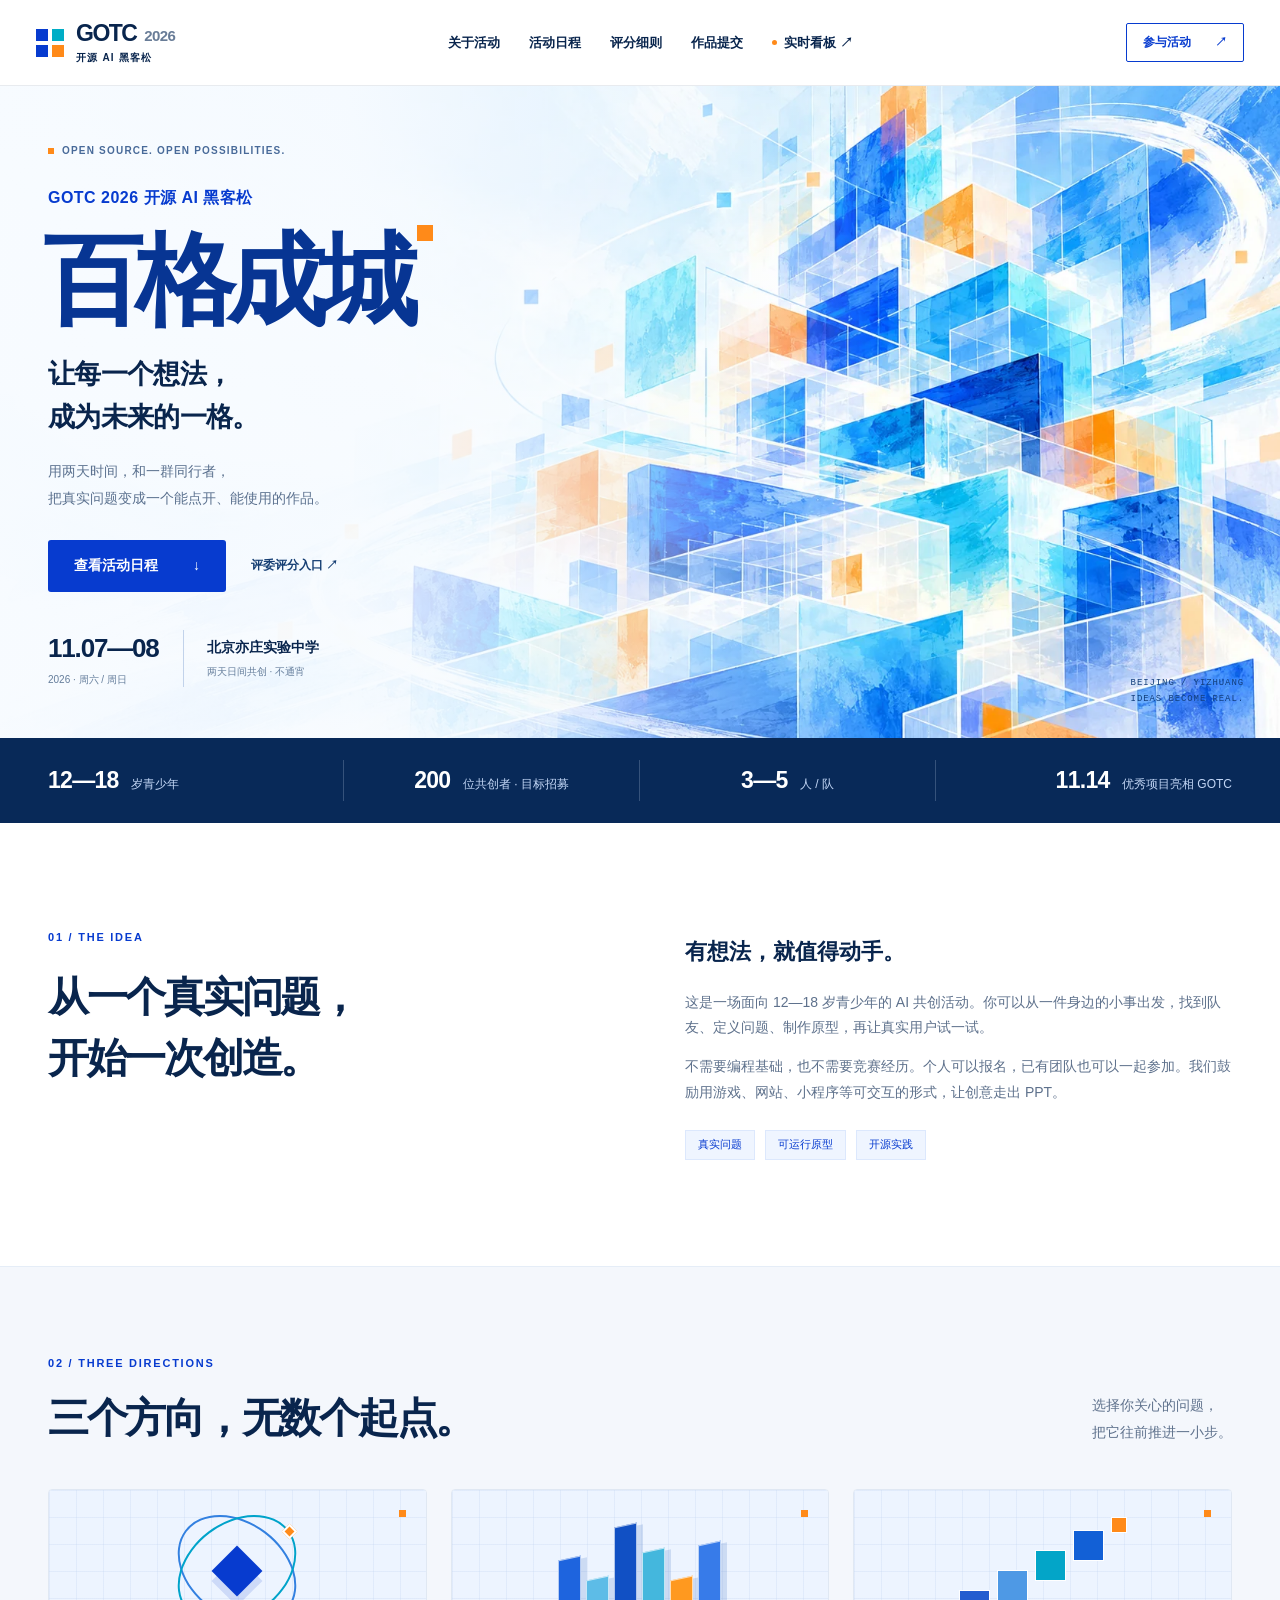
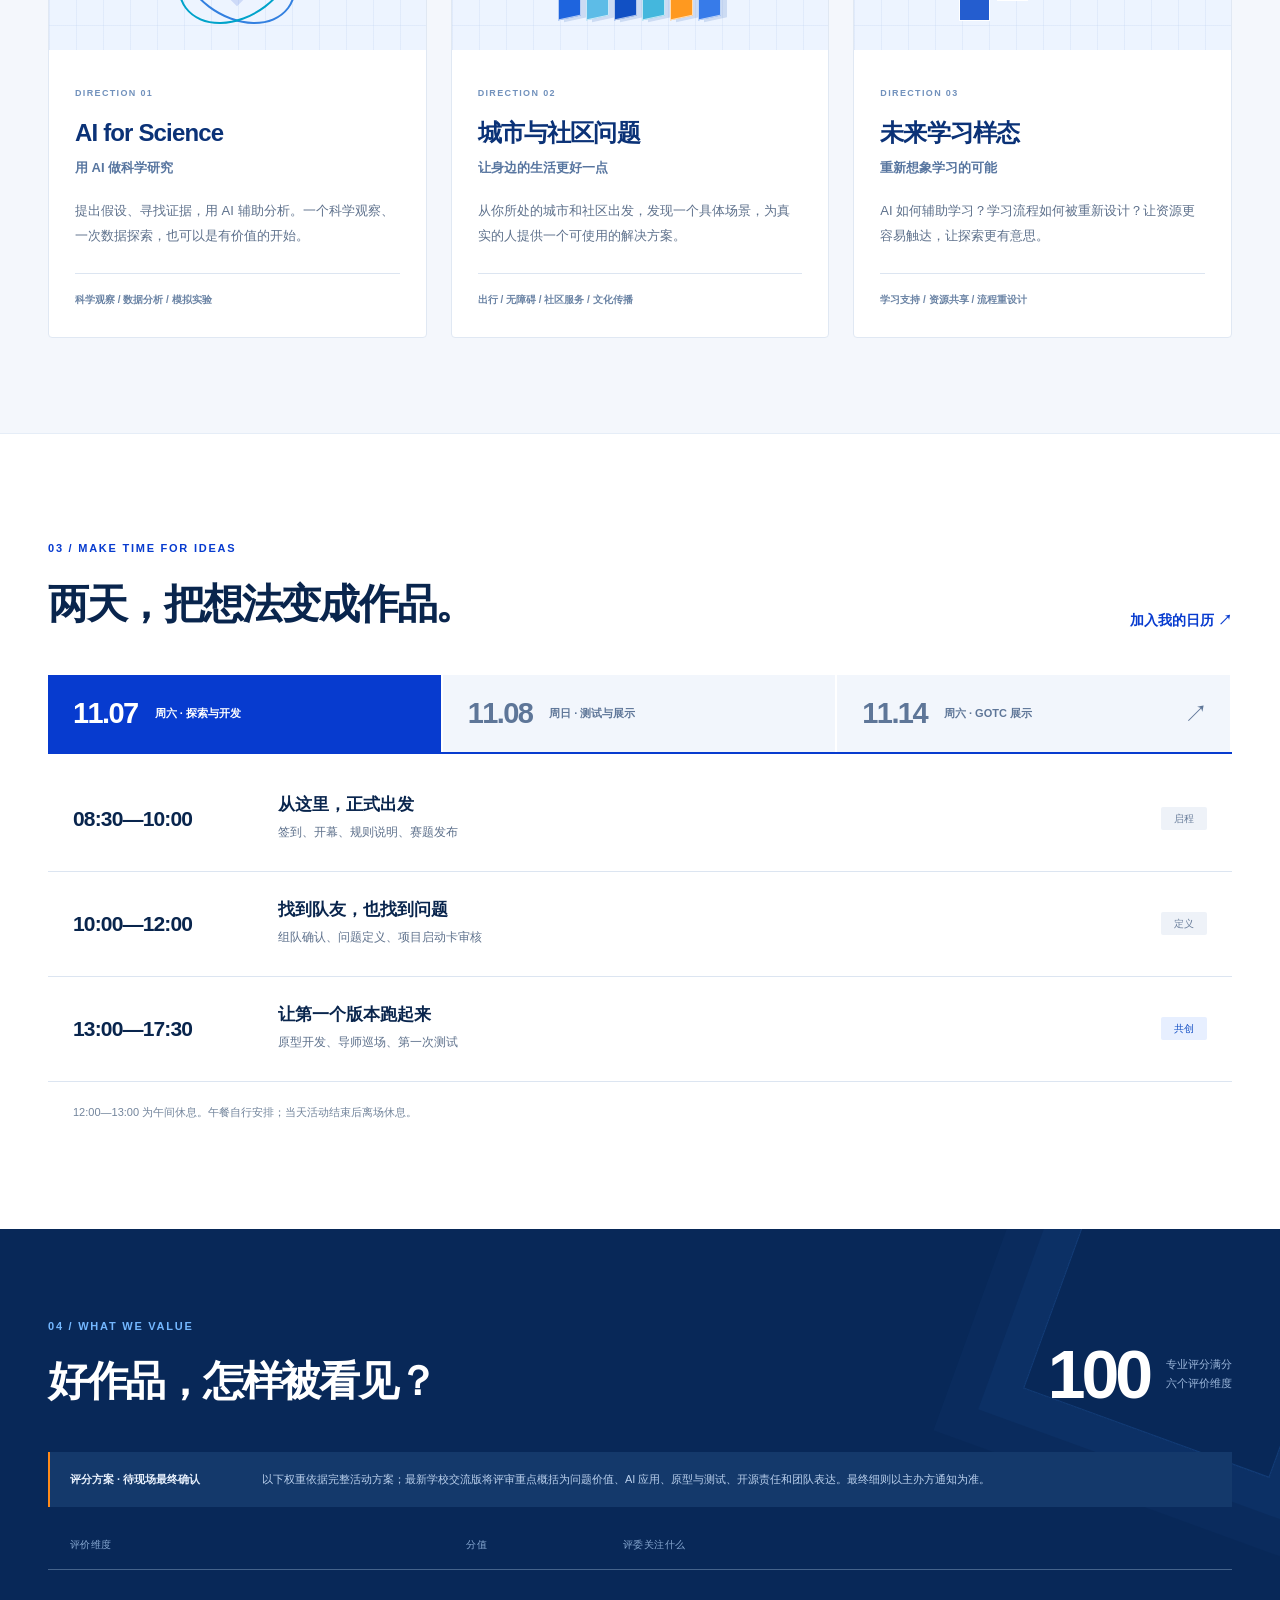
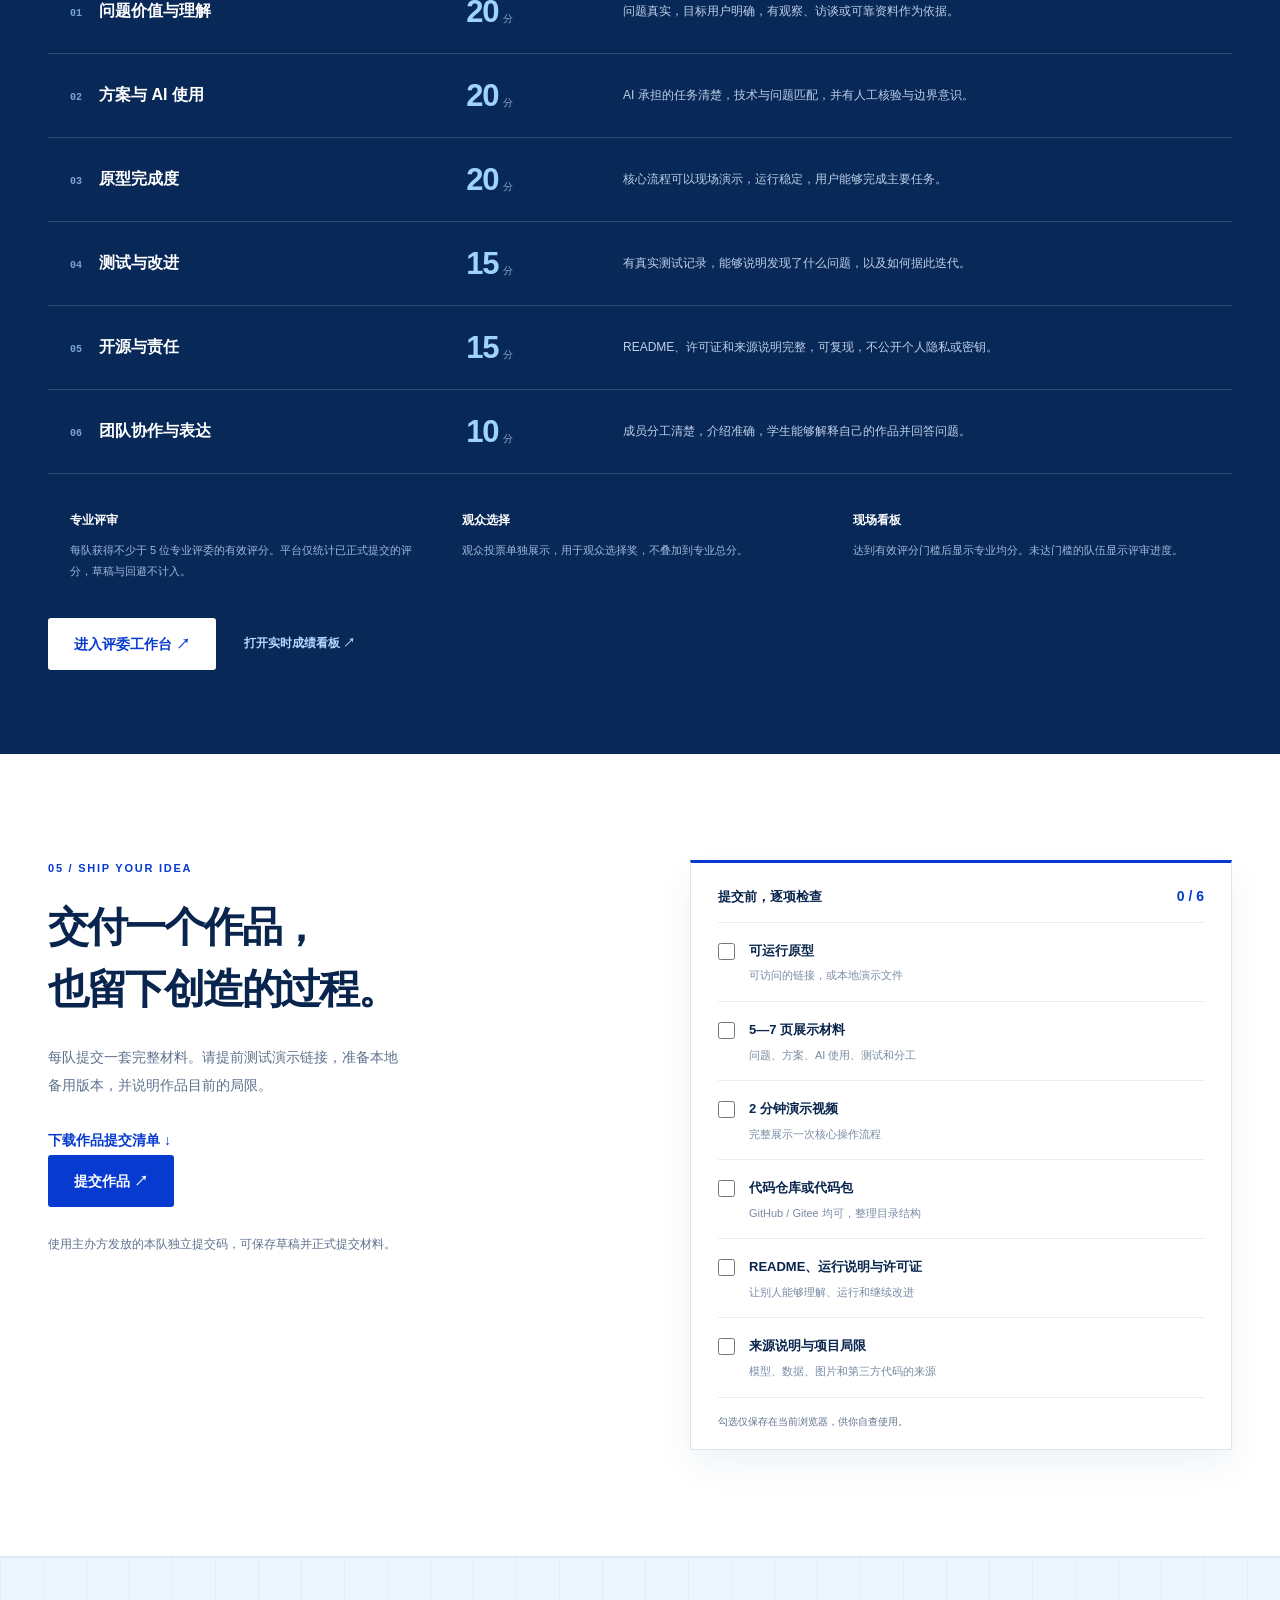
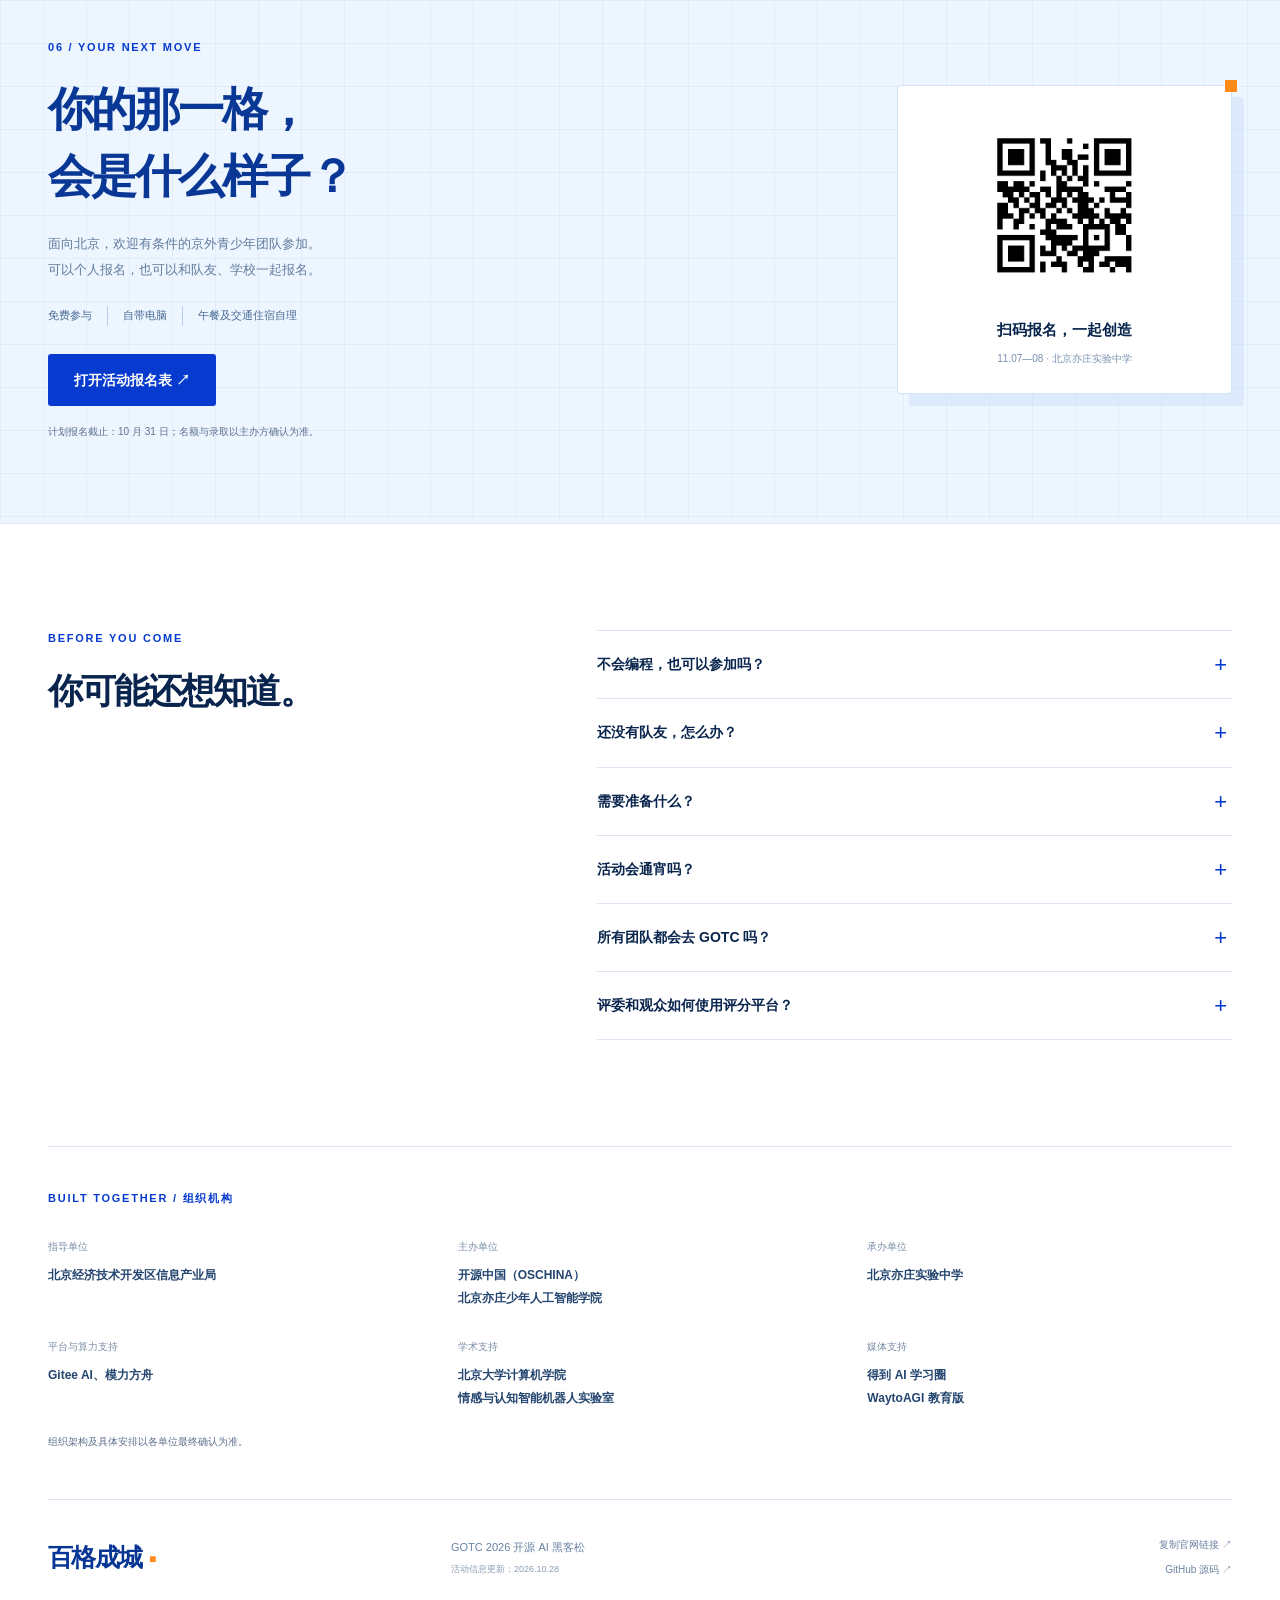
==== index.html @ 5dd889f1 "Add team project submissions with private drafts and formal snapshots" ====
<!doctype html>
<html lang="zh-CN">
<head>
  <meta charset="utf-8">
  <meta name="viewport" content="width=device-width,initial-scale=1">
  <meta name="theme-color" content="#073bcf">
  <title>百格成城 · GOTC 2026 开源 AI 黑客松</title>
  <meta name="description" content="11月7—8日，北京亦庄实验中学。GOTC 2026 开源AI黑客松，面向12—18岁青少年，用两天时间把真实问题变成可交互、可演示、可开源的作品。查看日程、评分方案与实时看板。">
  <meta property="og:title" content="百格成城 · GOTC 2026 开源 AI 黑客松">
  <meta property="og:description" content="让每一个想法，成为未来的一格。11月7—8日 · 北京亦庄实验中学">
  <meta property="og:type" content="website">
  <meta property="og:image" content="https://simonchenjh98.github.io/gotc-ai-hackathon-2026/assets/hero-city.webp">
  <link rel="icon" href="favicon.svg" type="image/svg+xml">
  <link rel="stylesheet" href="styles.css">
  <script src="app.js" defer></script>
</head>
<body>
  <a class="skip-link" href="#main">跳到主要内容</a>
  <header class="site-header">
    <a class="brand" href="#" aria-label="GOTC黑客松首页"><span class="brand-mark" aria-hidden="true"><i></i><i></i><i></i><i></i></span><span><strong>GOTC <span class="brand-year">2026</span></strong><small>开源 AI 黑客松</small></span></a>
    <button class="menu-toggle" aria-expanded="false" aria-controls="main-nav">菜单 <span>＋</span></button>
    <nav id="main-nav" aria-label="主导航"><a href="#about">关于活动</a><a href="#schedule">活动日程</a><a href="#judging">评分细则</a><a href="#submission">作品提交</a><a href="https://8.141.114.201/gotc/platform.html#board" class="nav-live"><span class="status-dot"></span>实时看板 ↗</a></nav>
    <a class="header-cta" href="#join">参与活动 <span>↗</span></a>
  </header>

  <main id="main">
    <section class="hero" aria-labelledby="hero-title">
      <div class="hero-art" aria-hidden="true"><img src="assets/hero-city.webp" alt="" fetchpriority="high" width="1672" height="941"></div>
      <div class="hero-inner wrap">
        <p class="eyebrow"><span class="tiny-square"></span> OPEN SOURCE. OPEN POSSIBILITIES.</p>
        <p class="hero-kicker">GOTC 2026 开源 AI 黑客松</p>
        <h1 id="hero-title">百格成城<span class="title-square">.</span></h1>
        <p class="hero-motto">让每一个想法，<br>成为未来的一格。</p>
        <p class="hero-description">用两天时间，和一群同行者，<br>把真实问题变成一个能点开、能使用的作品。</p>
        <div class="hero-actions"><a class="button primary" href="#schedule">查看活动日程 <span>↓</span></a><a class="text-link" href="https://8.141.114.201/gotc/platform.html#judge">评委评分入口 ↗</a></div>
        <div class="hero-location"><span class="date-block"><b>11.07—08</b><small>2026 · 周六 / 周日</small></span><span class="location-block"><b>北京亦庄实验中学</b><small>两天日间共创 · 不通宵</small></span></div>
      </div>
      <span class="hero-coordinate" aria-hidden="true">BEIJING / YIZHUANG<br>IDEAS BECOME REAL.</span>
    </section>

    <div class="event-strip"><div class="wrap"><span><b>12—18</b> 岁青少年</span><span><b>200</b> 位共创者 · 目标招募</span><span><b>3—5</b> 人 / 队</span><span><b>11.14</b> 优秀项目亮相 GOTC</span></div></div>

    <section class="section wrap about" id="about">
      <div class="section-intro"><p class="eyebrow">01 / THE IDEA</p><h2>从一个真实问题，<br>开始一次创造。</h2></div>
      <div class="about-copy"><p class="lead">有想法，就值得动手。</p><p>这是一场面向 12—18 岁青少年的 AI 共创活动。你可以从一件身边的小事出发，找到队友、定义问题、制作原型，再让真实用户试一试。</p><p>不需要编程基础，也不需要竞赛经历。个人可以报名，已有团队也可以一起参加。我们鼓励用游戏、网站、小程序等可交互的形式，让创意走出 PPT。</p><div class="inline-tags"><span>真实问题</span><span>可运行原型</span><span>开源实践</span></div></div>
    </section>

    <section class="tracks-section" id="tracks"><div class="wrap">
      <div class="section-heading"><div><p class="eyebrow">02 / THREE DIRECTIONS</p><h2>三个方向，无数个起点。</h2></div><p>选择你关心的问题，<br>把它往前推进一小步。</p></div>
      <div class="track-grid">
        <article class="track"><div class="track-visual science" aria-hidden="true"><span class="orbit"></span><span class="orbit two"></span><span class="nucleus"></span><i class="track-pixel"></i></div><span class="track-number">DIRECTION 01</span><h3>AI for Science</h3><p class="track-subtitle">用 AI 做科学研究</p><p>提出假设、寻找证据，用 AI 辅助分析。一个科学观察、一次数据探索，也可以是有价值的开始。</p><div class="track-topics">科学观察 / 数据分析 / 模拟实验</div></article>
        <article class="track"><div class="track-visual city" aria-hidden="true"><i></i><i></i><i></i><i></i><i></i><i></i></div><span class="track-number">DIRECTION 02</span><h3>城市与社区问题</h3><p class="track-subtitle">让身边的生活更好一点</p><p>从你所处的城市和社区出发，发现一个具体场景，为真实的人提供一个可使用的解决方案。</p><div class="track-topics">出行 / 无障碍 / 社区服务 / 文化传播</div></article>
        <article class="track"><div class="track-visual learning" aria-hidden="true"><i></i><i></i><i></i><i></i><i></i></div><span class="track-number">DIRECTION 03</span><h3>未来学习样态</h3><p class="track-subtitle">重新想象学习的可能</p><p>AI 如何辅助学习？学习流程如何被重新设计？让资源更容易触达，让探索更有意思。</p><div class="track-topics">学习支持 / 资源共享 / 流程重设计</div></article>
      </div>
    </div></section>

    <section class="section wrap" id="schedule">
      <div class="section-heading"><div><p class="eyebrow">03 / MAKE TIME FOR IDEAS</p><h2>两天，把想法变成作品。</h2></div><a class="text-link" href="downloads/gotc-hackathon.ics" download>加入我的日历 ↗</a></div>
      <div class="schedule-tabs" aria-label="选择活动日期"><button id="tab-day1" data-day="day1" class="active"><strong>11.07</strong><span>周六 · 探索与开发</span></button><button id="tab-day2" data-day="day2"><strong>11.08</strong><span>周日 · 测试与展示</span></button><button id="tab-gotc" data-day="gotc"><strong>11.14</strong><span>周六 · GOTC 展示</span><span class="tab-arrow">↗</span></button></div>
      <div class="schedule-panel" id="day1" aria-labelledby="tab-day1"><h3 class="sr-only">11月7日活动日程</h3><div class="schedule-row"><time>08:30—10:00</time><div><h4>从这里，正式出发</h4><p>签到、开幕、规则说明、赛题发布</p></div><span class="event-tag">启程</span></div><div class="schedule-row"><time>10:00—12:00</time><div><h4>找到队友，也找到问题</h4><p>组队确认、问题定义、项目启动卡审核</p></div><span class="event-tag">定义</span></div><div class="schedule-row"><time>13:00—17:30</time><div><h4>让第一个版本跑起来</h4><p>原型开发、导师巡场、第一次测试</p></div><span class="event-tag blue">共创</span></div><p class="schedule-note">12:00—13:00 为午间休息。午餐自行安排；当天活动结束后离场休息。</p></div>
      <div class="schedule-panel" id="day2" aria-labelledby="tab-day2"><h3 class="sr-only">11月8日活动日程</h3><div class="schedule-row"><time>08:30—12:00</time><div><h4>交给用户，再改一次</h4><p>继续开发、用户测试、项目完善</p></div><span class="event-tag blue">迭代</span></div><div class="schedule-row"><time>13:00—14:30</time><div><h4>准备把作品介绍给世界</h4><p>最终提交、展示准备、分区布展</p></div><span class="event-tag">提交</span></div><div class="schedule-row"><time>14:30—16:30</time><div><h4>每一个作品，都值得被看见</h4><p>分区评审、项目展示、观众参观</p></div><span class="event-tag orange">展示</span></div><div class="schedule-row"><time>16:30—17:30</time><div><h4>这一次结束，是下一次开始</h4><p>结果公布、GOTC 候选项目说明、合影闭幕</p></div><span class="event-tag">闭幕</span></div><p class="schedule-note">12:00—13:00 为午间休息。提交时间与现场分区以主办方通知为准。</p></div>
      <div class="schedule-panel" id="gotc" aria-labelledby="tab-gotc"><h3 class="sr-only">11月14日GOTC展示安排</h3><div class="gotc-callout"><span class="eyebrow">THE NEXT STAGE / 11.14 PM</span><h3>从黑客松，走向开源社区。</h3><p>优秀项目有机会入选 GOTC 青少年开发者专场，与开发者、企业和社区交流，并参与“优秀青少年开源 AI 创新奖”评选。</p></div><div class="schedule-row"><time>11.09—13</time><div><h4>打磨与彩排</h4><p>稳定性修复、README 与许可证补充、展示材料完善和线上彩排</p></div></div><div class="schedule-row"><time>11.14 下午</time><div><h4>GOTC 项目展示</h4><p>项目布展、展位交流、短路演、评审复核与交流</p></div><span class="event-tag orange">GOTC</span></div><p class="schedule-note">本专场为方案安排。详细时间、展位容量与 GOTC 具体会场以主办方后续通知为准；入选兼顾项目质量、开源准备和代表性。</p></div>
    </section>

    <section class="judging-section" id="judging"><div class="wrap">
      <div class="section-heading"><div><p class="eyebrow">04 / WHAT WE VALUE</p><h2>好作品，怎样被看见？</h2></div><div class="score-total"><strong>100</strong><span>专业评分满分<br>六个评价维度</span></div></div>
      <p class="rules-notice"><strong>评分方案 · 待现场最终确认</strong> 以下权重依据完整活动方案；最新学校交流版将评审重点概括为问题价值、AI 应用、原型与测试、开源责任和团队表达。最终细则以主办方通知为准。</p>
      <div class="score-table" role="table" aria-label="六维评分方案"><div class="score-table-head" role="row"><span role="columnheader">评价维度</span><span role="columnheader">分值</span><span role="columnheader">评委关注什么</span></div>
        <div class="score-row" role="row"><h3 role="cell"><span>01</span>问题价值与理解</h3><strong role="cell">20<small>分</small></strong><p role="cell">问题真实，目标用户明确，有观察、访谈或可靠资料作为依据。</p></div>
        <div class="score-row" role="row"><h3 role="cell"><span>02</span>方案与 AI 使用</h3><strong role="cell">20<small>分</small></strong><p role="cell">AI 承担的任务清楚，技术与问题匹配，并有人工核验与边界意识。</p></div>
        <div class="score-row" role="row"><h3 role="cell"><span>03</span>原型完成度</h3><strong role="cell">20<small>分</small></strong><p role="cell">核心流程可以现场演示，运行稳定，用户能够完成主要任务。</p></div>
        <div class="score-row" role="row"><h3 role="cell"><span>04</span>测试与改进</h3><strong role="cell">15<small>分</small></strong><p role="cell">有真实测试记录，能够说明发现了什么问题，以及如何据此迭代。</p></div>
        <div class="score-row" role="row"><h3 role="cell"><span>05</span>开源与责任</h3><strong role="cell">15<small>分</small></strong><p role="cell">README、许可证和来源说明完整，可复现，不公开个人隐私或密钥。</p></div>
        <div class="score-row" role="row"><h3 role="cell"><span>06</span>团队协作与表达</h3><strong role="cell">10<small>分</small></strong><p role="cell">成员分工清楚，介绍准确，学生能够解释自己的作品并回答问题。</p></div>
      </div>
      <div class="judging-notes"><p><strong>专业评审</strong>每队获得不少于 5 位专业评委的有效评分。平台仅统计已正式提交的评分，草稿与回避不计入。</p><p><strong>观众选择</strong>观众投票单独展示，用于观众选择奖，不叠加到专业总分。</p><p><strong>现场看板</strong>达到有效评分门槛后显示专业均分。未达门槛的队伍显示评审进度。</p></div>
      <div class="section-bottom"><a class="button primary" href="https://8.141.114.201/gotc/platform.html#judge">进入评委工作台 ↗</a><a class="text-link" href="https://8.141.114.201/gotc/platform.html#board">打开实时成绩看板 ↗</a></div>
    </div></section>

    <section class="section wrap submission-section" id="submission"><div class="submission-copy"><p class="eyebrow">05 / SHIP YOUR IDEA</p><h2>交付一个作品，<br>也留下创造的过程。</h2><p>每队提交一套完整材料。请提前测试演示链接，准备本地备用版本，并说明作品目前的局限。</p><a class="text-link" href="downloads/submission-checklist.txt" download>下载作品提交清单 ↓</a><p><a class="button primary" href="https://8.141.114.201/gotc/platform.html#team">提交作品 ↗</a></p><p class="small-note">使用主办方发放的本队独立提交码，可保存草稿并正式提交材料。</p></div><div class="checklist" aria-label="作品提交自查清单"><p class="checklist-heading">提交前，逐项检查 <span id="check-count">0 / 6</span></p><label><input type="checkbox" data-check="prototype"><span><strong>可运行原型</strong><small>可访问的链接，或本地演示文件</small></span></label><label><input type="checkbox" data-check="slides"><span><strong>5—7 页展示材料</strong><small>问题、方案、AI 使用、测试和分工</small></span></label><label><input type="checkbox" data-check="video"><span><strong>2 分钟演示视频</strong><small>完整展示一次核心操作流程</small></span></label><label><input type="checkbox" data-check="code"><span><strong>代码仓库或代码包</strong><small>GitHub / Gitee 均可，整理目录结构</small></span></label><label><input type="checkbox" data-check="readme"><span><strong>README、运行说明与许可证</strong><small>让别人能够理解、运行和继续改进</small></span></label><label><input type="checkbox" data-check="sources"><span><strong>来源说明与项目局限</strong><small>模型、数据、图片和第三方代码的来源</small></span></label><p class="small-note">勾选仅保存在当前浏览器，供你自查使用。</p></div></section>

    <section class="join-section" id="join"><div class="wrap join-grid"><div><p class="eyebrow">06 / YOUR NEXT MOVE</p><h2>你的那一格，<br>会是什么样子？</h2><p>面向北京，欢迎有条件的京外青少年团队参加。<br>可以个人报名，也可以和队友、学校一起报名。</p><div class="join-facts"><span>免费参与</span><span>自带电脑</span><span>午餐及交通住宿自理</span></div><a class="button primary" href="https://v.wjx.cn/vm/waliBci.aspx" target="_blank" rel="noopener noreferrer">打开活动报名表 ↗</a><p class="small-note">计划报名截止：10 月 31 日；名额与录取以主办方确认为准。</p></div><div class="qr-card"><img src="assets/registration-qr.jpg" width="220" height="220" alt="活动报名二维码，也可点击左侧按钮打开同一报名表" loading="lazy"><strong>扫码报名，一起创造</strong><span>11.07—08 · 北京亦庄实验中学</span></div></div></section>

    <section class="section wrap faq-section"><div><p class="eyebrow">BEFORE YOU COME</p><h2>你可能还想知道。</h2></div><div class="faq-list"><details><summary>不会编程，也可以参加吗？</summary><p>可以。活动不要求编程基础或竞赛经历。你可以参与问题研究、交互设计、AI 工具使用、用户测试与展示，和队友共同完成原型。</p></details><details><summary>还没有队友，怎么办？</summary><p>可以个人报名，现场会协助组队。每队 3—5 人，也欢迎以团队或学校为单位报名。</p></details><details><summary>需要准备什么？</summary><p>自带电脑与充电器，提前整理你关心的问题和可使用的公开资料。活动提供导师指导及模型 API、算力等支持，具体接入方式现场说明。午餐、交通及住宿自行安排。</p></details><details><summary>活动会通宵吗？</summary><p>不会。两天均为日间活动。未成年人须履行监护人知情同意及签到签退要求，京外团队建议由学校或机构组织并安排成人领队。</p></details><details><summary>所有团队都会去 GOTC 吗？</summary><p>黑客松优秀项目与公开征集项目共同参加遴选。入选项目应能稳定演示，完成开源与来源说明，并由青少年承担主要创作和讲解任务。具体名额与会场安排另行通知。</p></details><details><summary>评委和观众如何使用评分平台？</summary><p>专业评委使用主办方提供的登录码，按分配的身份登录，可保存草稿、正式提交、修改评分或回避。观众使用独立观众码投票。实时看板公开展示汇总数据，不显示评委身份、单份评分或评语。</p></details></div></section>

    <section class="organizers wrap"><p class="eyebrow">BUILT TOGETHER / 组织机构</p><dl><div><dt>指导单位</dt><dd>北京经济技术开发区信息产业局</dd></div><div><dt>主办单位</dt><dd>开源中国（OSCHINA）<br>北京亦庄少年人工智能学院</dd></div><div><dt>承办单位</dt><dd>北京亦庄实验中学</dd></div><div><dt>平台与算力支持</dt><dd>Gitee AI、模力方舟</dd></div><div><dt>学术支持</dt><dd>北京大学计算机学院<br>情感与认知智能机器人实验室</dd></div><div><dt>媒体支持</dt><dd>得到 AI 学习圈<br>WaytoAGI 教育版</dd></div></dl><p class="small-note">组织架构及具体安排以各单位最终确认为准。</p></section>
  </main>
  <footer class="site-footer wrap"><a class="footer-title" href="#">百格成城<span>■</span></a><p>GOTC 2026 开源 AI 黑客松<br><small>活动信息更新：2026.10.28</small></p><div><button class="text-link" id="share-button">复制官网链接 ↗</button><a href="https://github.com/simonchenjh98/gotc-ai-hackathon-2026" target="_blank" rel="noopener noreferrer">GitHub 源码 ↗</a></div></footer>
  <div class="toast" id="toast" role="status" aria-live="polite"></div>
</body>
</html>
---- styles.css ----
:root{--ink:#09254d;--muted:#5e718c;--blue:#073bcf;--cyan:#00adc6;--orange:#ff8a19;--line:#dce5f1;--pale:#f0f6fe;--font:"PingFang SC","Microsoft YaHei","Noto Sans CJK SC",sans-serif}
*{box-sizing:border-box}html{scroll-behavior:smooth;scroll-padding-top:110px}body{margin:0;background:#fff;color:var(--ink);font-family:var(--font);font-size:16px;line-height:1.8;-webkit-font-smoothing:antialiased}button,input{font:inherit}button{color:inherit;cursor:pointer}a{color:inherit;text-decoration:none}button:focus-visible,a:focus-visible,input:focus-visible,summary:focus-visible{outline:3px solid var(--orange);outline-offset:5px}img{max-width:100%;display:block}h1,h2,h3,h4,p{margin:0}h1,h2,h3,h4{line-height:1.3}h2{font-size:clamp(30px,3.2vw,44px);letter-spacing:-.055em;font-weight:800}h3{font-size:23px;letter-spacing:-.035em}p{overflow-wrap:break-word}[hidden]{display:none!important}.wrap{width:min(1240px,calc(100% - 96px));margin-inline:auto}.section{padding-block:106px}.eyebrow{font-size:11px;font-weight:800;letter-spacing:.16em;line-height:1.5;color:var(--blue)}.section-intro .eyebrow,.section-heading .eyebrow,.submission-copy .eyebrow,.join-section .eyebrow,.faq-section .eyebrow{margin-bottom:21px}.section-heading{display:flex;align-items:flex-end;justify-content:space-between;gap:34px;margin-bottom:44px}.section-heading>p{font-size:14px;line-height:1.9;color:var(--muted)}.text-link{display:inline-flex;align-items:center;gap:10px;border:0;padding:0;background:transparent;font-size:14px;font-weight:700;color:var(--blue);line-height:1.6}.text-link:hover{text-decoration:underline;text-underline-offset:5px}.button{display:inline-flex;align-items:center;justify-content:center;gap:35px;min-height:52px;padding:13px 25px;border:1px solid transparent;border-radius:3px;font-size:14px;font-weight:700;line-height:1.6;transition:background .18s ease,transform .18s ease}.button.primary{background:var(--blue);color:#fff}.button.primary:hover{background:#0028a1;transform:translateY(-2px)}.small-note{font-size:12px;color:var(--muted);line-height:1.8}.sr-only{position:absolute;width:1px;height:1px;padding:0;margin:-1px;overflow:hidden;clip:rect(0,0,0,0);white-space:nowrap;border:0}.skip-link{position:fixed;top:10px;left:20px;z-index:100;padding:10px 18px;background:var(--blue);color:#fff;transform:translateY(-150%)}.skip-link:focus{transform:translateY(0)}
.site-header{position:sticky;z-index:50;top:0;height:86px;display:flex;align-items:center;justify-content:space-between;gap:28px;padding:0 max(36px,calc((100vw - 1320px)/2));border-bottom:1px solid #09254d17;background:#fffffff2;backdrop-filter:blur(18px)}.brand{display:inline-flex;flex-shrink:0;align-items:center;gap:12px;line-height:1}.brand-mark{display:grid;grid-template-columns:repeat(2,12px);gap:4px}.brand-mark i{width:12px;height:12px;background:var(--blue)}.brand-mark i:nth-child(2){background:var(--cyan)}.brand-mark i:last-child{background:var(--orange)}.brand strong{font-family:"Trebuchet MS",sans-serif;font-size:23px;letter-spacing:-.065em;font-weight:800}.brand-year{margin-left:3px;font-size:15px;letter-spacing:-.04em;color:#687c97}.brand small{display:block;margin-top:8px;font-size:10px;font-weight:700;letter-spacing:.12em}#main-nav{display:flex;align-items:center;gap:29px;font-size:13px;font-weight:600}#main-nav a{padding-block:12px;white-space:nowrap}#main-nav a:hover{color:var(--blue)}.nav-live{display:flex;gap:7px;align-items:center}.status-dot{width:5px;height:5px;display:inline-block;border-radius:50%;background:var(--orange)}.header-cta{display:flex;justify-content:space-between;align-items:center;gap:24px;min-height:39px;padding:8px 16px;border:1px solid var(--blue);border-radius:2px;color:var(--blue);font-size:12px;font-weight:700;white-space:nowrap}.header-cta:hover{color:#fff;background:var(--blue)}.menu-toggle{display:none}
.hero{position:relative;isolation:isolate;overflow:hidden;min-height:652px;background:#eff6ff}.hero-art{position:absolute;inset:0;z-index:-2;overflow:hidden}.hero-art img{width:100%;height:100%;object-fit:cover;object-position:center 56%}.hero:after{content:"";position:absolute;inset:0;z-index:-1;background:linear-gradient(90deg,#f7fbfff7 0%,#f7fbfff0 27%,#f7fbff8f 47%,#f7fbff00 69%)}.hero-inner{padding-top:57px;padding-bottom:43px}.hero .eyebrow{display:flex;align-items:center;gap:8px;font-size:10px;color:#486a99;letter-spacing:.12em}.tiny-square{width:6px;height:6px;display:inline-block;background:var(--orange)}.hero-kicker{margin-top:26px;color:var(--blue);font-size:16px;font-weight:700;letter-spacing:.03em}.hero h1{font-size:clamp(72px,7.8vw,112px);font-weight:900;letter-spacing:-.085em;line-height:1.12;margin:12px 0 16px -5px;color:#073593}.title-square{display:inline-block;width:.16em;height:.16em;margin-left:.08em;margin-bottom:.14em;background:var(--orange);font-size:inherit;color:transparent;vertical-align:baseline}.hero-motto{font-size:27px;font-weight:700;line-height:1.6;letter-spacing:-.025em}.hero-description{color:#5b718f;font-size:14px;line-height:1.95;margin-top:19px}.hero-actions{display:flex;align-items:center;gap:25px;margin-top:27px}.hero-actions .text-link{font-size:12px;color:#153e73}.hero-location{display:inline-flex;align-items:center;gap:23px;margin-top:38px}.hero-location>span{display:flex;flex-direction:column;line-height:1.4}.hero-location small{margin-top:7px;font-size:10px;color:#647d9b}.date-block{border-right:1px solid #c2d3eb;padding-right:24px}.date-block b{font-family:"Trebuchet MS",sans-serif;font-size:26px;font-weight:800;letter-spacing:-.045em}.location-block b{font-size:14px}.hero-coordinate{position:absolute;right:36px;bottom:31px;text-align:right;font-family:"Courier New",monospace;font-size:9px;line-height:1.7;letter-spacing:.1em;color:#123e7c}.event-strip{background:#082958;color:#c3d7f6}.event-strip .wrap{display:grid;grid-template-columns:repeat(4,1fr);padding-block:22px}.event-strip .wrap>span{font-size:12px;text-align:center;border-right:1px solid #35527b}.event-strip .wrap>span:first-child{text-align:left}.event-strip .wrap>span:last-child{border:0;text-align:right}.event-strip b{display:inline-block;margin-right:9px;color:#fff;font-family:"Trebuchet MS",var(--font);font-size:23px;font-weight:700;letter-spacing:-.03em}
.about{display:grid;grid-template-columns:1fr 1fr;gap:90px;align-items:start}.about h2{line-height:1.5}.about-copy{padding-top:3px;font-size:14px;color:var(--muted)}.about-copy .lead{margin-bottom:18px;color:var(--ink);font-size:22px;font-weight:700}.about-copy>p+p{margin-top:14px}.inline-tags{display:flex;flex-wrap:wrap;gap:10px;margin-top:25px}.inline-tags span{padding:4px 12px;color:var(--blue);background:#eff5ff;border:1px solid #dce8fd;font-size:11px}.tracks-section{background:#f4f7fc;border-block:1px solid #e5edf7;padding-block:88px 95px}.track-grid{display:grid;grid-template-columns:repeat(3,1fr);gap:24px}.track{padding:0 26px 28px;background:#fff;border:1px solid #e0e8f3;border-radius:4px;overflow:hidden}.track-visual{position:relative;height:160px;margin:0 -26px 27px;overflow:hidden;background-color:#edf4ff;background-image:linear-gradient(#c4d7f24f 1px,transparent 1px),linear-gradient(90deg,#c4d7f24f 1px,transparent 1px);background-size:27px 27px}.track-visual:after{content:"";position:absolute;width:7px;height:7px;right:20px;top:20px;background:var(--orange)}.track-number{font-size:9px;color:#7191bc;letter-spacing:.15em;font-weight:700}.track h3{margin-top:11px;color:#0b3277;font-size:24px}.track-subtitle{margin:8px 0 18px;font-size:13px;font-weight:600;color:#5876a0}.track p:not(.track-subtitle){font-size:13px;line-height:1.95;color:var(--muted)}.track-topics{margin-top:25px;padding-top:17px;border-top:1px solid var(--line);font-size:10px;font-weight:600;color:#6b84a5}.orbit{position:absolute;top:32px;left:calc(50% - 65px);height:95px;width:130px;border:2px solid #3380e0;border-radius:50%;transform:rotate(37deg)}.orbit.two{transform:rotate(-37deg);border-color:#00a3ca}.nucleus{position:absolute;top:63px;left:calc(50% - 18px);width:36px;height:36px;background:#073bcf;transform:rotate(45deg);box-shadow:7px 7px 0 #073bcf24}.track-pixel{position:absolute;top:36px;left:calc(50% + 47px);width:11px;height:11px;border:2px solid #fff;background:#ff8a19;transform:rotate(45deg)}.city{display:flex;align-items:flex-end;justify-content:center;gap:5px;padding-bottom:32px}.city i{display:block;width:23px;height:60px;background:#1e64de;border:1px solid #ffffffaa;transform:skewY(-12deg);box-shadow:6px 3px 0 #0748af25}.city i:nth-child(2){height:40px;background:#5dbce7}.city i:nth-child(3){height:93px;background:#1150c4}.city i:nth-child(4){height:68px;background:#44b7dd}.city i:nth-child(5){height:40px;background:#ff991f}.city i:nth-child(6){height:75px;background:#377be9}.learning{display:flex;align-items:center;justify-content:center;gap:7px}.learning i{width:31px;height:31px;background:#245dcf;border:1px solid #fff;transform:translateY(35px)}.learning i:nth-child(2){transform:translateY(15px);background:#4e99e5}.learning i:nth-child(3){transform:translateY(-5px);background:#03a5c8}.learning i:nth-child(4){transform:translateY(-25px);background:#1260d6}.learning i:nth-child(5){transform:translateY(-45px);background:var(--orange);width:16px;height:16px}
.schedule-tabs{display:grid;grid-template-columns:repeat(3,1fr);border-bottom:2px solid var(--blue);margin-top:7px}.schedule-tabs button{position:relative;display:flex;align-items:center;gap:17px;background:#f2f6fc;color:#5e7698;border:0;border-right:2px solid #fff;padding:21px 25px;text-align:left}.schedule-tabs button strong{font-family:"Trebuchet MS",sans-serif;font-size:29px;line-height:1.2;letter-spacing:-.055em}.schedule-tabs button span{font-size:11px;font-weight:600}.schedule-tabs button .tab-arrow{position:absolute;right:22px;font-size:24px;font-weight:400}.schedule-tabs button.active{color:#fff;background:var(--blue)}.schedule-tabs button:hover:not(.active){background:#e3edfc;color:var(--blue)}.schedule-panel{padding-top:13px;min-height:340px}.schedule-row{display:grid;grid-template-columns:180px 1fr 66px;align-items:center;gap:25px;min-height:105px;padding:24px 25px;border-bottom:1px solid var(--line)}.schedule-row time{font-family:"Trebuchet MS",sans-serif;font-size:21px;letter-spacing:-.04em;font-weight:600;white-space:nowrap}.schedule-row h4{font-size:17px;font-weight:700}.schedule-row p{font-size:12px;color:var(--muted);margin-top:6px}.event-tag{text-align:center;justify-self:end;width:46px;padding:3px 6px;background:#eef2f8;color:#6b7f9c;border-radius:2px;font-size:10px;line-height:1.7}.event-tag.blue{background:#e7efff;color:#1550c4}.event-tag.orange{background:#fff0df;color:#b25a00}.schedule-note{font-size:11px;line-height:1.8;color:#73859c;margin:21px 25px 0}.gotc-callout{position:relative;background:#edf4fe;padding:32px;margin-top:16px;border-left:3px solid var(--orange)}.gotc-callout h3{margin:12px 0 10px;font-size:25px}.gotc-callout p{color:#5a759b;font-size:13px;max-width:800px}
.judging-section{background:#082858;color:#fff;padding-block:89px 84px;position:relative;overflow:hidden}.judging-section:before{content:"";position:absolute;top:-50px;right:-42px;width:260px;height:260px;border:1px solid #2967b652;transform:rotate(20deg);box-shadow:0 0 0 35px #2967b616,0 0 0 70px #2967b60c;pointer-events:none}.judging-section .wrap{position:relative}.judging-section .eyebrow{color:#73b7ff}.score-total{display:flex;gap:17px;align-items:center}.score-total>strong{font-family:"Trebuchet MS",sans-serif;font-size:68px;letter-spacing:-.06em;line-height:1;font-weight:600}.score-total>span{font-size:11px;color:#9bb6da;line-height:1.8}.rules-notice{display:flex;gap:18px;align-items:flex-start;background:#14396b;border-left:2px solid var(--orange);padding:17px 20px;font-size:11px;color:#bad0ed;line-height:1.9;margin-bottom:29px}.rules-notice strong{flex:0 0 174px;color:#e7f0fc;font-weight:600}.score-table-head,.score-row{display:grid;grid-template-columns:33% 12% 1fr;align-items:center;gap:20px}.score-table-head{color:#88a9d2;font-size:10px;padding:0 22px 15px;letter-spacing:.04em;border-bottom:1px solid #45638b}.score-row{min-height:84px;padding:19px 22px;border-bottom:1px solid #2d4b76}.score-row h3{font-size:16px;font-weight:600;letter-spacing:0}.score-row h3 span{font-family:"Courier New",monospace;font-size:10px;margin-right:17px;color:#7ba3d5}.score-row>strong{font-family:"Trebuchet MS",sans-serif;font-size:31px;font-weight:600;line-height:1;color:#9fd3ff;letter-spacing:-.04em}.score-row>strong small{margin-left:5px;font-family:var(--font);color:#89a9d0;font-weight:400;font-size:10px}.score-row p{font-size:12px;color:#bed0e8;line-height:1.9}.judging-notes{display:grid;grid-template-columns:repeat(3,1fr);gap:35px;margin:35px 22px 36px}.judging-notes p{font-size:11px;line-height:1.9;color:#9fb8d9}.judging-notes strong{display:block;margin-bottom:8px;font-size:12px;font-weight:600;color:#fff}.section-bottom{display:flex;align-items:center;gap:28px}.judging-section .button.primary{background:#fff;color:var(--blue)}.judging-section .button.primary:hover{background:#eaf2ff}.judging-section .text-link{color:#b5d9ff;font-size:12px}
.submission-section{display:grid;grid-template-columns:1fr 1fr;gap:100px;align-items:start}.submission-copy h2{line-height:1.5;margin-bottom:23px}.submission-copy>p:not(.eyebrow):not(.small-note){font-size:14px;line-height:2;color:var(--muted);max-width:360px;margin-bottom:27px}.submission-copy .small-note{margin-top:23px}.checklist{border:1px solid var(--line);border-top:3px solid var(--blue);padding:21px 27px 18px;box-shadow:0 16px 32px #173b7110}.checklist-heading{display:flex;justify-content:space-between;align-items:center;font-size:13px;font-weight:600;margin-bottom:13px}#check-count{font-family:"Trebuchet MS",sans-serif;font-size:14px;color:var(--blue)}.checklist label{display:flex;align-items:flex-start;gap:14px;padding:16px 0;border-top:1px solid #e8eef7;cursor:pointer}.checklist input{flex:0 0 auto;accent-color:var(--blue);width:17px;height:17px;margin:4px 0 0;cursor:pointer}.checklist label strong{display:block;font-weight:600;font-size:13px}.checklist label small{display:block;font-size:11px;color:#788ba4;margin-top:4px;line-height:1.7}.checklist input:checked+span{opacity:.6}.checklist input:checked+span strong{text-decoration:line-through;text-decoration-color:#839bbc}.checklist>.small-note{border-top:1px solid #e8eef7;padding-top:15px;font-size:10px}
.join-section{padding-block:82px;background-color:#edf5ff;background-image:linear-gradient(#b6d1f039 1px,transparent 1px),linear-gradient(90deg,#b6d1f039 1px,transparent 1px);background-size:43px 43px;border-block:1px solid #dce9f8}.join-grid{display:grid;grid-template-columns:1fr 335px;gap:100px;align-items:center}.join-section h2{color:#093795;line-height:1.45;font-size:46px;margin-bottom:22px}.join-section p:not(.eyebrow):not(.small-note){font-size:13px;color:#627c9d;line-height:2}.join-facts{display:flex;flex-wrap:wrap;align-items:center;gap:0;margin:23px 0 28px;font-size:11px;color:#496a94}.join-facts span{border-right:1px solid #b6cce7;padding-right:15px;margin-right:15px}.join-facts span:last-child{margin:0;padding:0;border:0}.join-section .small-note{margin-top:17px;font-size:10px}.qr-card{position:relative;display:flex;flex-direction:column;align-items:center;padding:28px 28px 25px;background:#fff;border:1px solid #d5e3f7;border-radius:3px;box-shadow:12px 12px 0 #b6d0f04d}.qr-card:before{content:"";position:absolute;top:-6px;right:-6px;width:12px;height:12px;background:var(--orange)}.qr-card img{width:183px;height:183px;object-fit:contain;margin-bottom:19px}.qr-card strong{font-size:15px;font-weight:600}.qr-card span{font-size:10px;color:#7890af;margin-top:7px}.faq-section{display:grid;grid-template-columns:.85fr 1.15fr;gap:80px}.faq-section h2{font-size:35px}.faq-list{border-top:1px solid var(--line)}.faq-list details{border-bottom:1px solid var(--line)}.faq-list summary{position:relative;list-style:none;font-size:14px;font-weight:600;line-height:1.8;padding:21px 40px 21px 0;cursor:pointer}.faq-list summary::-webkit-details-marker{display:none}.faq-list summary:after{content:"+";position:absolute;right:5px;top:19px;font-family:"Trebuchet MS",sans-serif;font-size:22px;font-weight:400;line-height:1.4;color:var(--blue)}.faq-list details[open] summary:after{content:"−"}.faq-list details p{padding:0 29px 23px 0;font-size:12px;line-height:2;color:var(--muted)}.organizers{padding:43px 0 48px;border-top:1px solid var(--line)}.organizers dl{display:grid;grid-template-columns:repeat(3,1fr);gap:29px 45px;margin:31px 0 23px}.organizers dt{color:#7a8da6;font-size:10px;margin-bottom:8px}.organizers dd{margin:0;color:#24456f;font-size:12px;font-weight:600;line-height:1.9}.organizers .small-note{font-size:10px}.site-footer{display:grid;grid-template-columns:1fr 1fr 1fr;align-items:center;gap:25px;padding:35px 0 37px;border-top:1px solid var(--line)}.footer-title{font-size:25px;letter-spacing:-.07em;font-weight:800;color:#073593}.footer-title span{color:var(--orange);font-size:12px;margin-left:8px;vertical-align:3px}.site-footer>p{font-size:11px;color:#6881a2;line-height:1.9}.site-footer p small{font-size:9px;color:#8c9db3}.site-footer>div{display:flex;flex-direction:column;align-items:flex-end;gap:8px}.site-footer>div a,.site-footer .text-link{color:#6a82a1;font-size:10px;font-weight:400}.toast{position:fixed;z-index:100;left:50%;bottom:28px;max-width:calc(100% - 32px);background:#082858;color:#fff;box-shadow:0 7px 28px #08285830;padding:12px 23px;border-radius:4px;font-size:13px;opacity:0;transform:translate(-50%,15px);transition:opacity .2s ease,transform .2s ease;pointer-events:none;overflow-wrap:anywhere}.toast.visible{opacity:1;transform:translate(-50%,0)}
@media(max-width:1180px){.site-header{padding-inline:28px;gap:20px}#main-nav{gap:21px;font-size:12px}.header-cta{gap:14px}.wrap{width:calc(100% - 72px)}.hero h1{font-size:96px}.hero-art img{object-position:57% center}.hero:after{background:linear-gradient(90deg,#f7fbff 0%,#f7fbfff2 32%,#f7fbff66 58%,#f7fbff00 80%)}.about,.submission-section{gap:55px}.track-grid{gap:18px}.track h3{font-size:21px}.schedule-tabs button{padding-inline:20px;gap:13px}.schedule-tabs button strong{font-size:26px}.schedule-tabs button span{font-size:10px}.schedule-tabs button .tab-arrow{display:none}.join-grid{gap:60px;grid-template-columns:1fr 300px}.faq-section{gap:60px}}
@media(max-width:950px){.site-header{height:76px}.brand strong{font-size:21px}.brand small{font-size:9px}#main-nav{gap:17px;font-size:11px}.header-cta{display:none}.hero h1{font-size:90px}.hero-motto{font-size:25px}.hero-description{font-size:13px}.hero-actions{gap:20px}.event-strip b{font-size:19px;margin-right:5px}.event-strip .wrap>span{font-size:10px}.section{padding-block:80px}.about{gap:40px}.track{padding-inline:18px}.track-visual{height:145px;margin-inline:-18px}.track-grid{gap:13px}.track h3{font-size:19px}.track p:not(.track-subtitle){font-size:12px}.track-subtitle{font-size:11px}.track-topics{font-size:9px;min-height:52px}.schedule-tabs button{display:block;padding:18px}.schedule-tabs button span{display:block;margin-top:7px}.score-table-head,.score-row{grid-template-columns:34% 11% 1fr;gap:16px;padding-inline:10px}.score-row h3{font-size:14px}.score-row h3 span{margin-right:10px}.score-row p{font-size:11px}.judging-notes{margin-inline:10px;gap:25px}.rules-notice{display:block}.rules-notice strong{display:block;margin-bottom:5px}.submission-section{gap:40px}.checklist{padding-inline:20px}.join-grid{grid-template-columns:1fr 260px;gap:40px}.join-section h2{font-size:40px}.qr-card{padding:26px 18px}.qr-card img{width:170px;height:170px}.faq-section{grid-template-columns:.75fr 1.25fr;gap:35px}.faq-section h2{font-size:28px}.organizers dl{gap:27px 24px}}
@media(max-width:720px){html{scroll-padding-top:86px}.wrap{width:calc(100% - 40px)}.site-header{height:70px;padding-inline:20px}.brand{gap:10px}.brand strong{font-size:20px}.brand-year{font-size:13px}.brand small{font-size:8px;margin-top:7px}.brand-mark{grid-template-columns:repeat(2,10px);gap:3px}.brand-mark i{width:10px;height:10px}.menu-toggle{display:flex;align-items:center;gap:13px;padding:8px 0 8px 12px;font-size:11px;background:transparent;border:0}.menu-toggle span{font-size:22px;color:var(--blue);line-height:1}.menu-toggle[aria-expanded=true] span{transform:rotate(45deg)}#main-nav{display:none;position:absolute;top:69px;left:0;right:0;padding:13px 20px 18px;background:#fff;box-shadow:0 10px 20px #08285815;border-bottom:1px solid var(--line)}#main-nav.is-open{display:grid;grid-template-columns:1fr 1fr;gap:0 20px}#main-nav a{font-size:12px;padding:12px 0;border-bottom:1px solid #edf1f8}#main-nav .nav-live{grid-column:1/-1;border:0}.hero{min-height:720px}.hero-inner{padding-top:36px;padding-bottom:208px}.hero .eyebrow{font-size:8px;letter-spacing:.1em}.hero-kicker{margin-top:25px;font-size:13px}.hero h1{font-size:clamp(60px,15.4vw,100px);letter-spacing:-.075em;margin:12px 0 16px -3px}.hero-motto{font-size:23px;line-height:1.6}.hero-description{font-size:12px;margin-top:18px;line-height:1.9}.hero-actions{margin-top:23px;gap:21px}.hero-actions .button{min-height:46px;padding:12px 18px;gap:20px;font-size:12px}.hero-actions .text-link{font-size:11px}.hero-location{margin-top:28px;gap:19px}.date-block{padding-right:20px}.date-block b{font-size:23px}.location-block b{font-size:12px}.hero-location small{font-size:9px}.hero-art{top:250px;left:-15%;right:-30%}.hero-art img{object-position:66% bottom}.hero:after{background:linear-gradient(180deg,#f6faff 0%,#f6faff 48%,#f6faffc9 63%,#f6faff00 90%)}.hero-coordinate{bottom:18px;right:20px;font-size:7px}.event-strip .wrap{grid-template-columns:1fr 1fr;row-gap:12px;padding-block:17px}.event-strip .wrap>span{text-align:left!important;padding-right:10px;font-size:9px}.event-strip .wrap>span:nth-child(2n){padding-left:19px;padding-right:0;border-right:0}.event-strip b{font-size:19px;margin-right:7px}.section{padding-block:62px}h2{font-size:30px}.eyebrow{font-size:9px}.about{grid-template-columns:1fr;gap:29px}.about h2{line-height:1.45}.section-intro .eyebrow,.section-heading .eyebrow,.submission-copy .eyebrow,.join-section .eyebrow,.faq-section .eyebrow{margin-bottom:16px}.about-copy{font-size:13px}.about-copy .lead{font-size:19px;margin-bottom:15px}.inline-tags{gap:7px;margin-top:23px}.inline-tags span{font-size:10px;padding:3px 10px}.section-heading{display:block;margin-bottom:29px}.section-heading>p{font-size:12px;margin-top:17px}.section-heading>p br{display:none}.section-heading>.text-link{margin-top:20px;font-size:12px}.tracks-section{padding-block:61px 65px}.track-grid{grid-template-columns:1fr;gap:20px}.track{padding:0 23px 24px}.track-visual{height:146px;margin:0 -23px 22px}.track h3{font-size:23px}.track-subtitle{font-size:12px;margin-bottom:15px}.track p:not(.track-subtitle){font-size:12px}.track-topics{font-size:10px;min-height:0;margin-top:21px;padding-top:15px}.schedule-tabs{margin-top:0}.schedule-tabs button{padding:16px 12px}.schedule-tabs button strong{font-size:24px}.schedule-tabs button span{font-size:9px;margin-top:7px;white-space:nowrap}.schedule-panel{padding-top:5px;min-height:0}.schedule-row{grid-template-columns:1fr 42px;gap:11px 12px;min-height:0;padding:23px 5px}.schedule-row time{grid-column:1;font-size:20px}.schedule-row>div{grid-column:1;grid-row:2}.schedule-row .event-tag{grid-column:2;grid-row:1}.schedule-row h4{font-size:15px}.schedule-row p{font-size:11px;margin-top:7px;line-height:1.9}.schedule-note{font-size:10px;margin:20px 5px 0}.gotc-callout{padding:23px 20px;margin-top:13px}.gotc-callout h3{font-size:21px;line-height:1.5}.gotc-callout p{font-size:12px}.judging-section{padding-block:61px}.judging-section .section-heading{display:flex;align-items:flex-start;gap:15px}.judging-section h2{font-size:28px;max-width:200px}.score-total{flex-direction:column;align-items:flex-end;gap:8px;padding-top:13px}.score-total>strong{font-size:48px}.score-total>span{font-size:8px;line-height:1.6;text-align:right}.rules-notice{font-size:10px;padding:15px 16px;margin-bottom:25px}.rules-notice strong{font-size:11px;margin-bottom:8px}.score-table-head{display:none}.score-table{border-top:1px solid #45638b}.score-row{grid-template-columns:1fr 53px;gap:11px;padding:21px 4px}.score-row h3{font-size:15px}.score-row h3 span{font-size:9px;margin-right:12px}.score-row>strong{font-size:29px;text-align:right}.score-row>strong small{font-size:9px;margin-left:4px}.score-row p{grid-column:1/-1;font-size:11px;padding-left:25px}.judging-notes{grid-template-columns:1fr;gap:19px;margin:27px 4px 28px}.judging-notes p{font-size:11px}.judging-notes strong{font-size:12px;margin-bottom:5px}.section-bottom{flex-direction:column;align-items:flex-start;gap:21px}.section-bottom .button{min-height:48px;font-size:12px}.section-bottom .text-link{font-size:11px}.submission-section{grid-template-columns:1fr;gap:32px}.submission-copy h2{margin-bottom:18px;line-height:1.45}.submission-copy>p:not(.eyebrow):not(.small-note){font-size:12px;max-width:none;margin-bottom:19px}.submission-copy .text-link{font-size:12px}.submission-copy .small-note{margin-top:17px;font-size:10px}.checklist{padding-inline:20px}.checklist-heading{font-size:12px}.checklist label{gap:13px;padding-block:15px}.checklist label strong{font-size:12px}.checklist label small{font-size:10px}.join-section{padding-block:60px}.join-grid{grid-template-columns:1fr;gap:35px}.join-section h2{font-size:37px;line-height:1.4;margin-bottom:20px}.join-section p:not(.eyebrow):not(.small-note){font-size:12px}.join-facts{font-size:10px;margin-top:21px;margin-bottom:25px;row-gap:8px}.join-facts span{padding-right:11px;margin-right:11px}.join-section .button{min-height:48px;font-size:12px}.join-section .small-note{font-size:9px;max-width:320px}.qr-card{width:270px;max-width:100%;justify-self:center;margin-right:10px;padding:27px 20px 24px}.qr-card img{width:172px;height:172px}.qr-card strong{font-size:14px}.qr-card span{font-size:9px}.faq-section{grid-template-columns:1fr;gap:28px}.faq-section h2{font-size:29px}.faq-list summary{padding-block:19px;font-size:12px}.faq-list summary:after{top:17px}.faq-list details p{font-size:11px;padding-bottom:20px;padding-right:18px}.organizers{padding-block:35px 39px}.organizers dl{grid-template-columns:1fr 1fr;gap:25px 25px;margin-top:27px;margin-bottom:22px}.organizers dt{font-size:9px}.organizers dd{font-size:10px}.organizers .small-note{font-size:9px}.site-footer{grid-template-columns:1fr 1fr;gap:18px;padding-block:28px}.footer-title{font-size:23px}.site-footer>p{font-size:9px;text-align:right}.site-footer p small{font-size:8px}.site-footer>div{grid-column:1/-1;flex-direction:row;justify-content:space-between;align-items:center;gap:16px}.site-footer>div a,.site-footer .text-link{font-size:9px}.toast{font-size:11px;bottom:18px;padding:12px 18px;width:max-content}}
@media(max-width:370px){.wrap{width:calc(100% - 32px)}.hero-actions{gap:15px}.hero-actions .text-link{font-size:10px}.hero-actions .button{padding-inline:14px;gap:17px}.hero-location{gap:15px}.date-block{padding-right:16px}.event-strip .wrap>span{font-size:8px}.event-strip b{font-size:18px}.schedule-tabs button{padding-inline:10px}.schedule-tabs button span{font-size:8px}.judging-section h2{font-size:26px}}
@media(prefers-reduced-motion:reduce){html{scroll-behavior:auto}*,*:before,*:after{animation:none!important;transition:none!important}}
@media print{@page{margin:18mm}body{font-size:10pt;color:#111}html{scroll-padding-top:0}.site-header,.hero-art,.hero-coordinate,.hero-actions,.header-cta,.menu-toggle,.toast,.site-footer>div,.track-visual,.section-bottom{display:none!important}.wrap{width:100%}.hero{min-height:0;background:#fff}.hero:after{display:none}.hero-inner{padding:0 0 20px}.hero h1{font-size:54pt}.hero-motto{font-size:18pt}.hero-description{font-size:10pt}.hero-location{margin-top:20px}.event-strip,.tracks-section,.judging-section,.join-section{background:#fff;color:#111;border-block:1px solid #bbb}.event-strip .wrap{grid-template-columns:repeat(4,1fr);padding-block:10px}.event-strip b,.event-strip .wrap>span{color:#111}.section,.tracks-section,.judging-section,.join-section{padding-block:25px}h2{font-size:22pt}.section-heading{margin-bottom:20px}.about,.submission-section{gap:30px}.track-grid{gap:15px}.track{padding-top:18px;break-inside:avoid}.schedule-tabs{display:none}.schedule-panel,.schedule-panel[hidden]{display:block!important;min-height:0;margin-bottom:24px}.schedule-panel .sr-only{position:static;width:auto;height:auto;margin:0;clip:auto;white-space:normal;font-size:15pt;padding:15px 0 5px}.schedule-row{min-height:0;padding:14px 0;break-inside:avoid}.schedule-row time{font-size:13pt}.schedule-note{margin-left:0}.rules-notice{color:#333;background:#f5f5f5}.rules-notice strong,.judging-section .eyebrow,.score-row>strong,.score-row>strong small,.score-row h3 span,.score-row p,.judging-notes strong,.judging-notes p{color:#222}.score-row{min-height:0;border-color:#bbb;padding-block:14px;break-inside:avoid}.score-row p{font-size:9pt}.score-table-head{color:#222}.score-total>span{color:#333}.judging-notes{margin:20px 0 0}.checklist{box-shadow:none}.join-grid{grid-template-columns:1fr 220px;gap:25px}.join-section h2{font-size:26pt}.qr-card{box-shadow:none}.qr-card img{width:130px;height:130px}.organizers{padding-block:24px}.site-footer{padding-block:20px}}
@media screen and (max-width:720px){
  .hero-description,.about-copy>p,.track>p,.schedule-row p,.schedule-note,.score-row p,.judging-notes p,.submission-copy>p:not(.eyebrow):not(.small-note),.join-section p:not(.eyebrow):not(.small-note),.faq-list details p{font-size:14px;line-height:1.9}
  .rules-notice{font-size:12px;line-height:1.9}.rules-notice strong{font-size:12px}
  .track-topics,.checklist label small,.small-note,.submission-copy .small-note,.join-section .small-note{font-size:11px;line-height:1.8}
  .checklist label strong,.faq-list summary{font-size:14px}
  .organizers dt{font-size:11px}.organizers dd{font-size:12px}.organizers .small-note{font-size:10px}
}
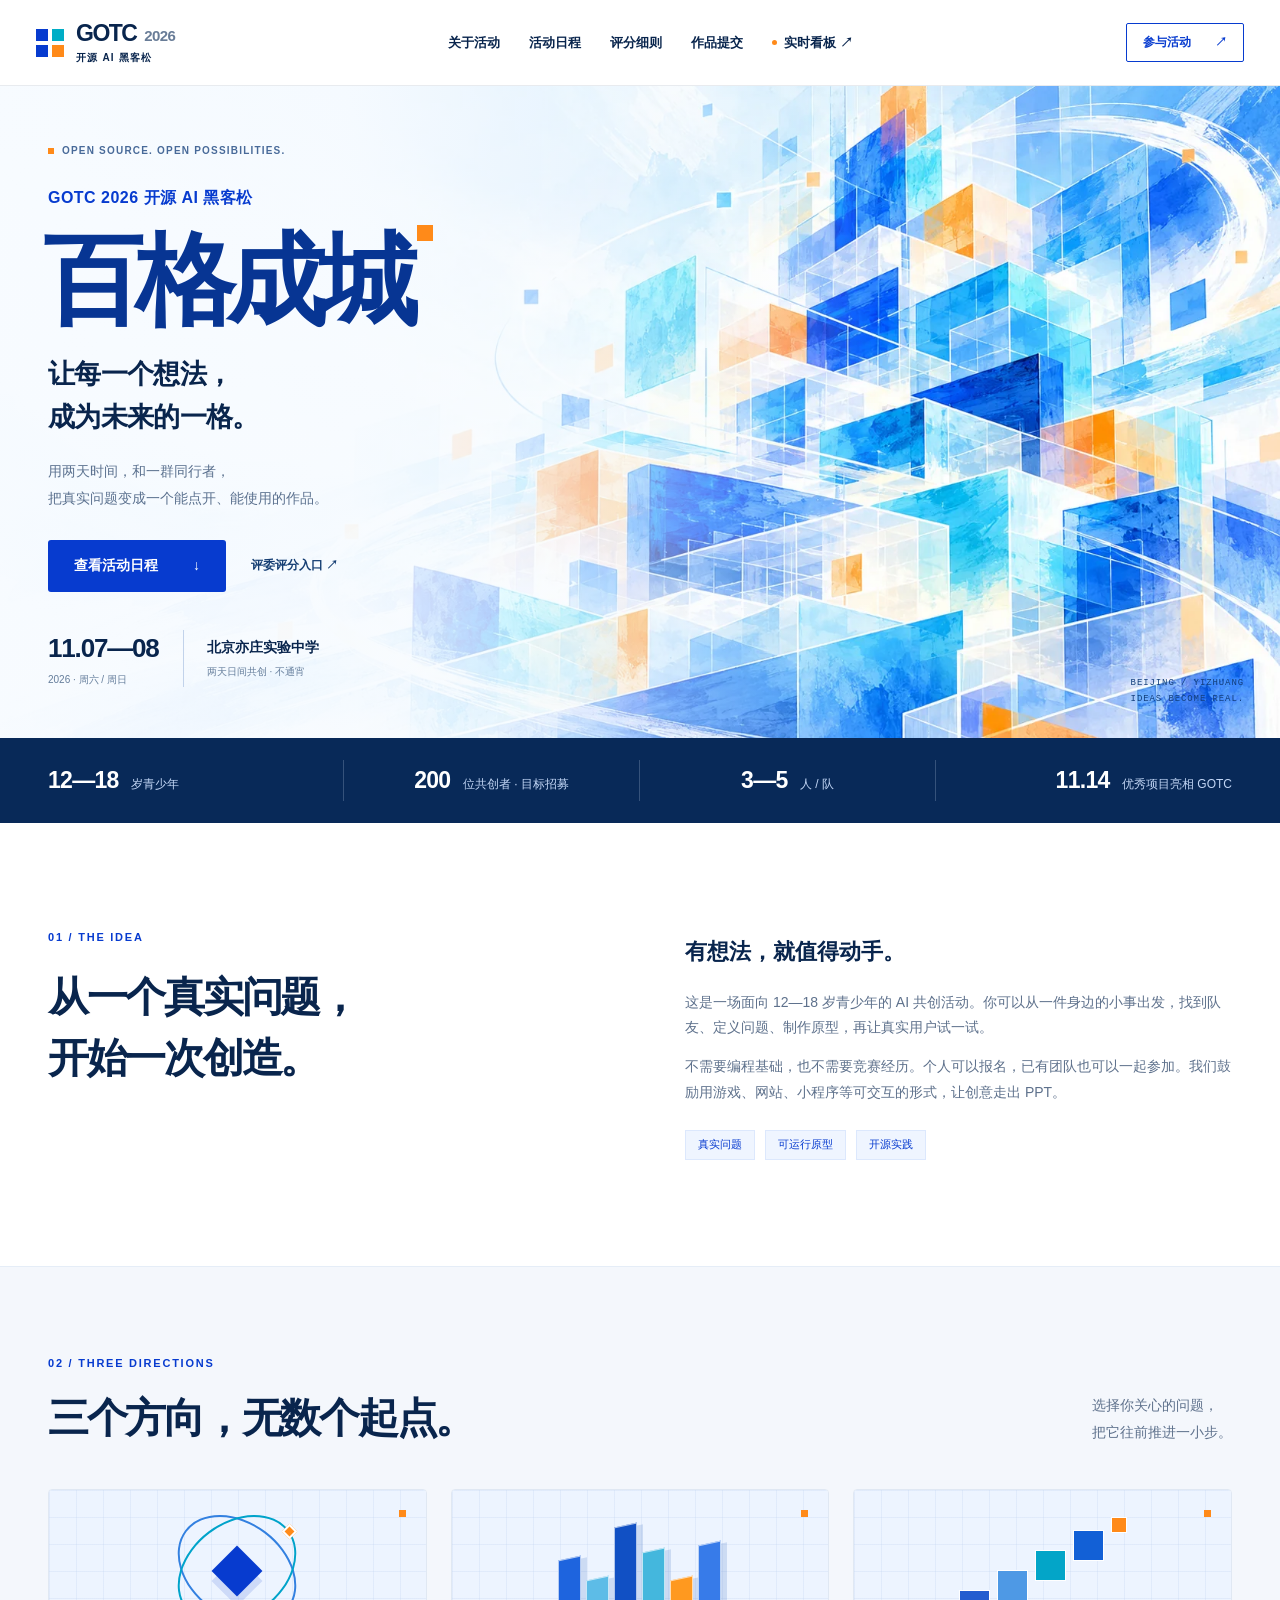
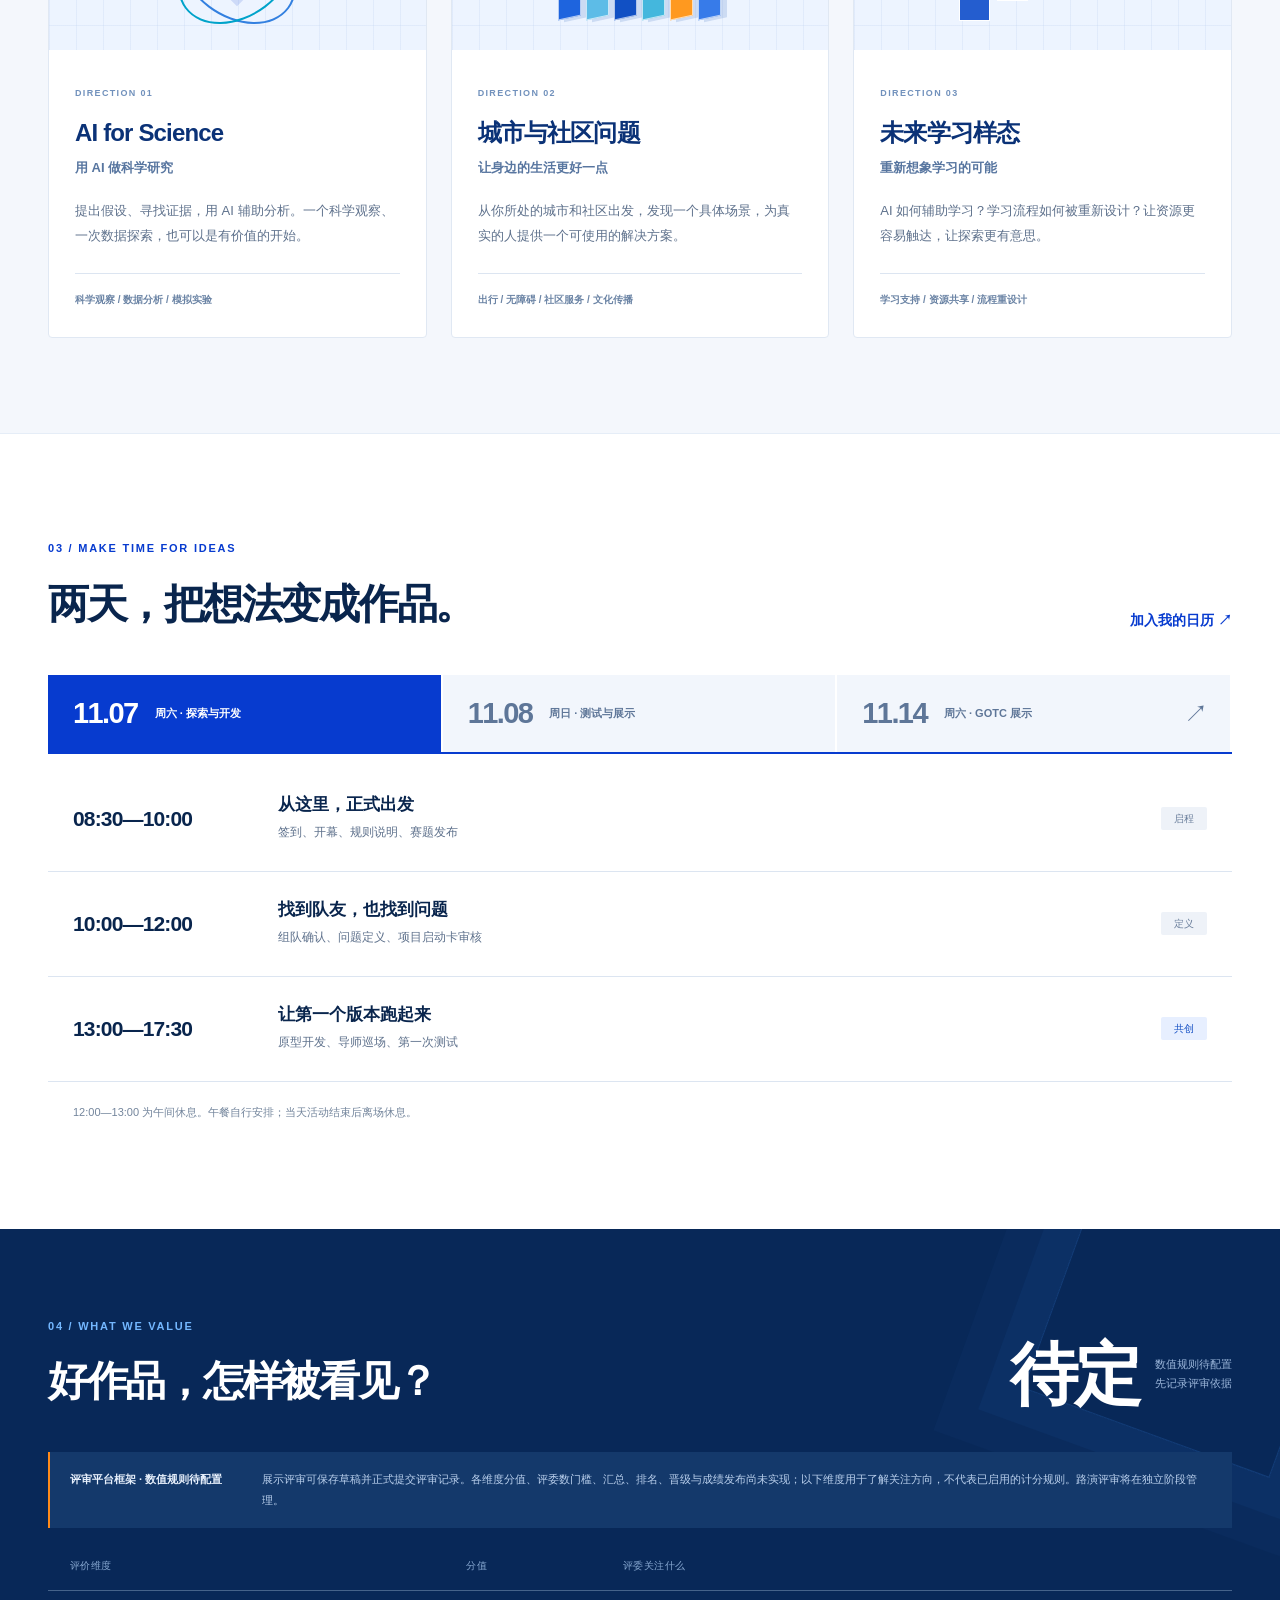
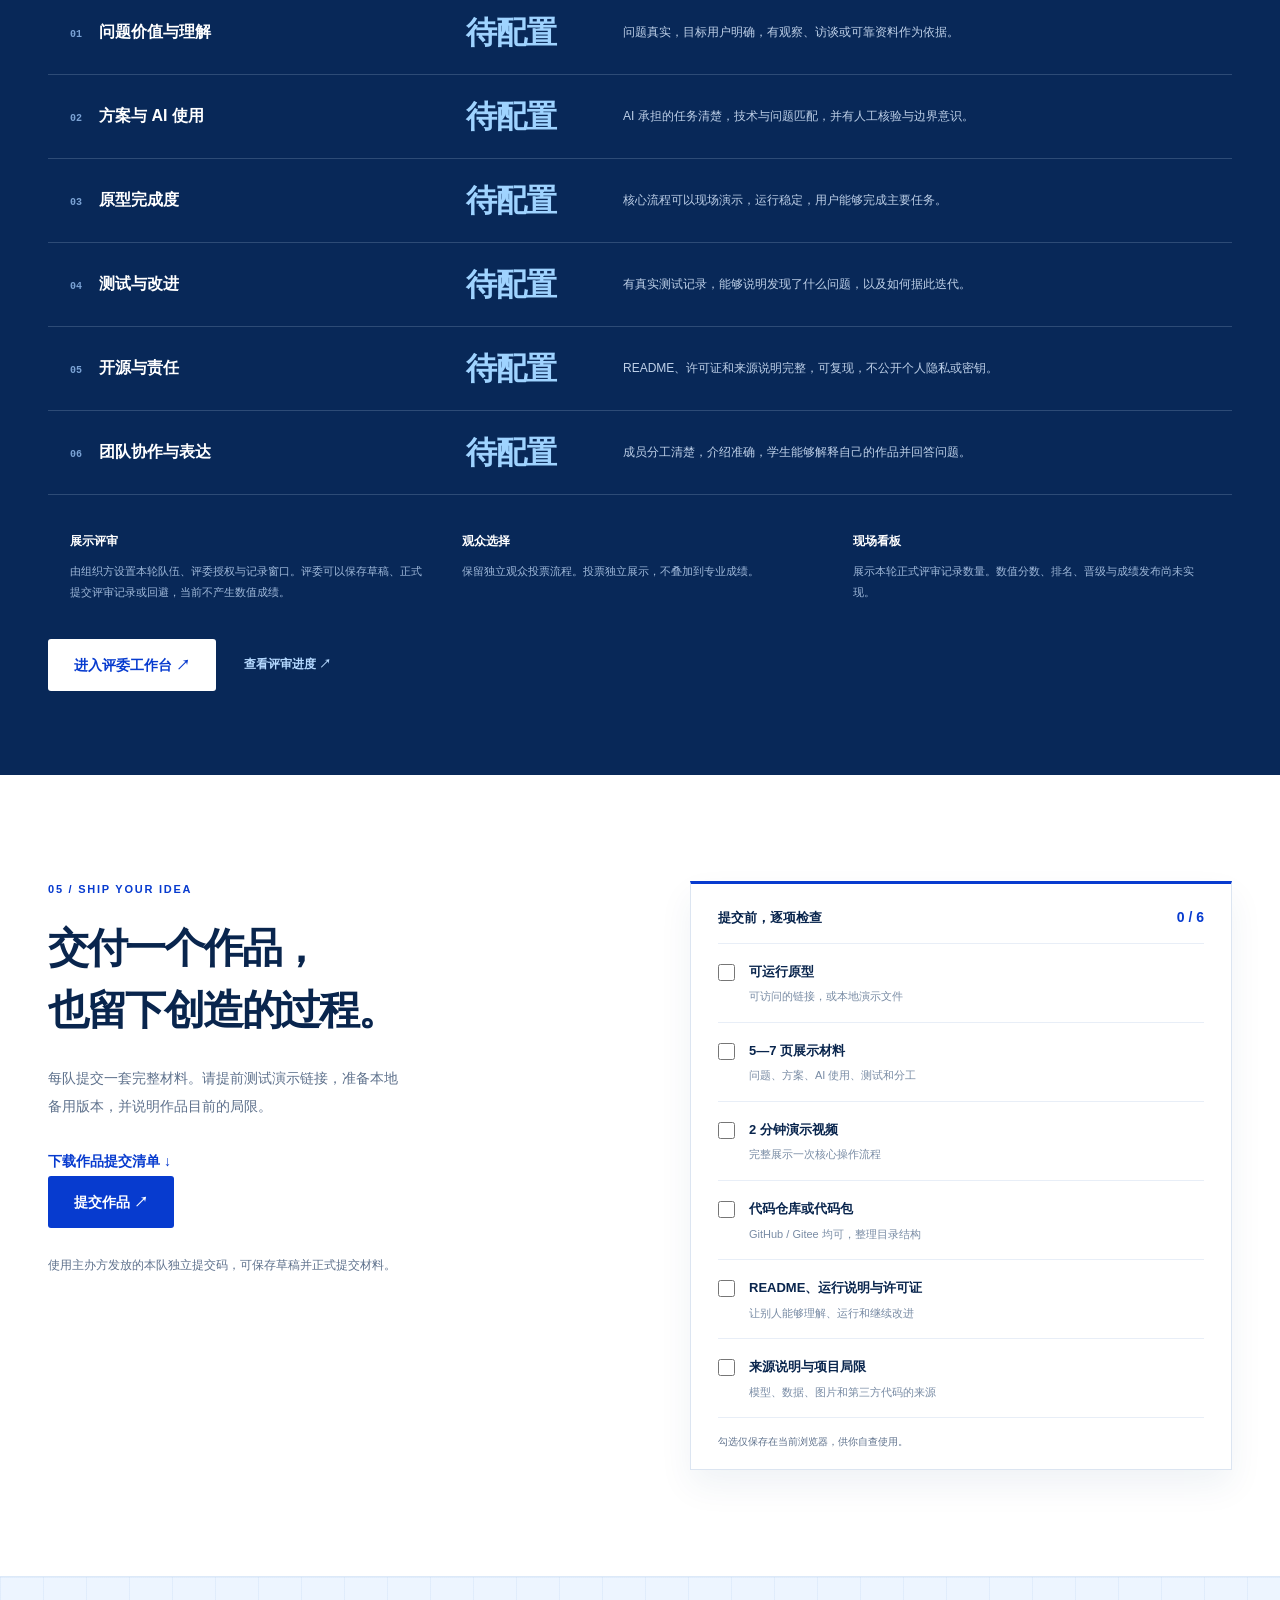
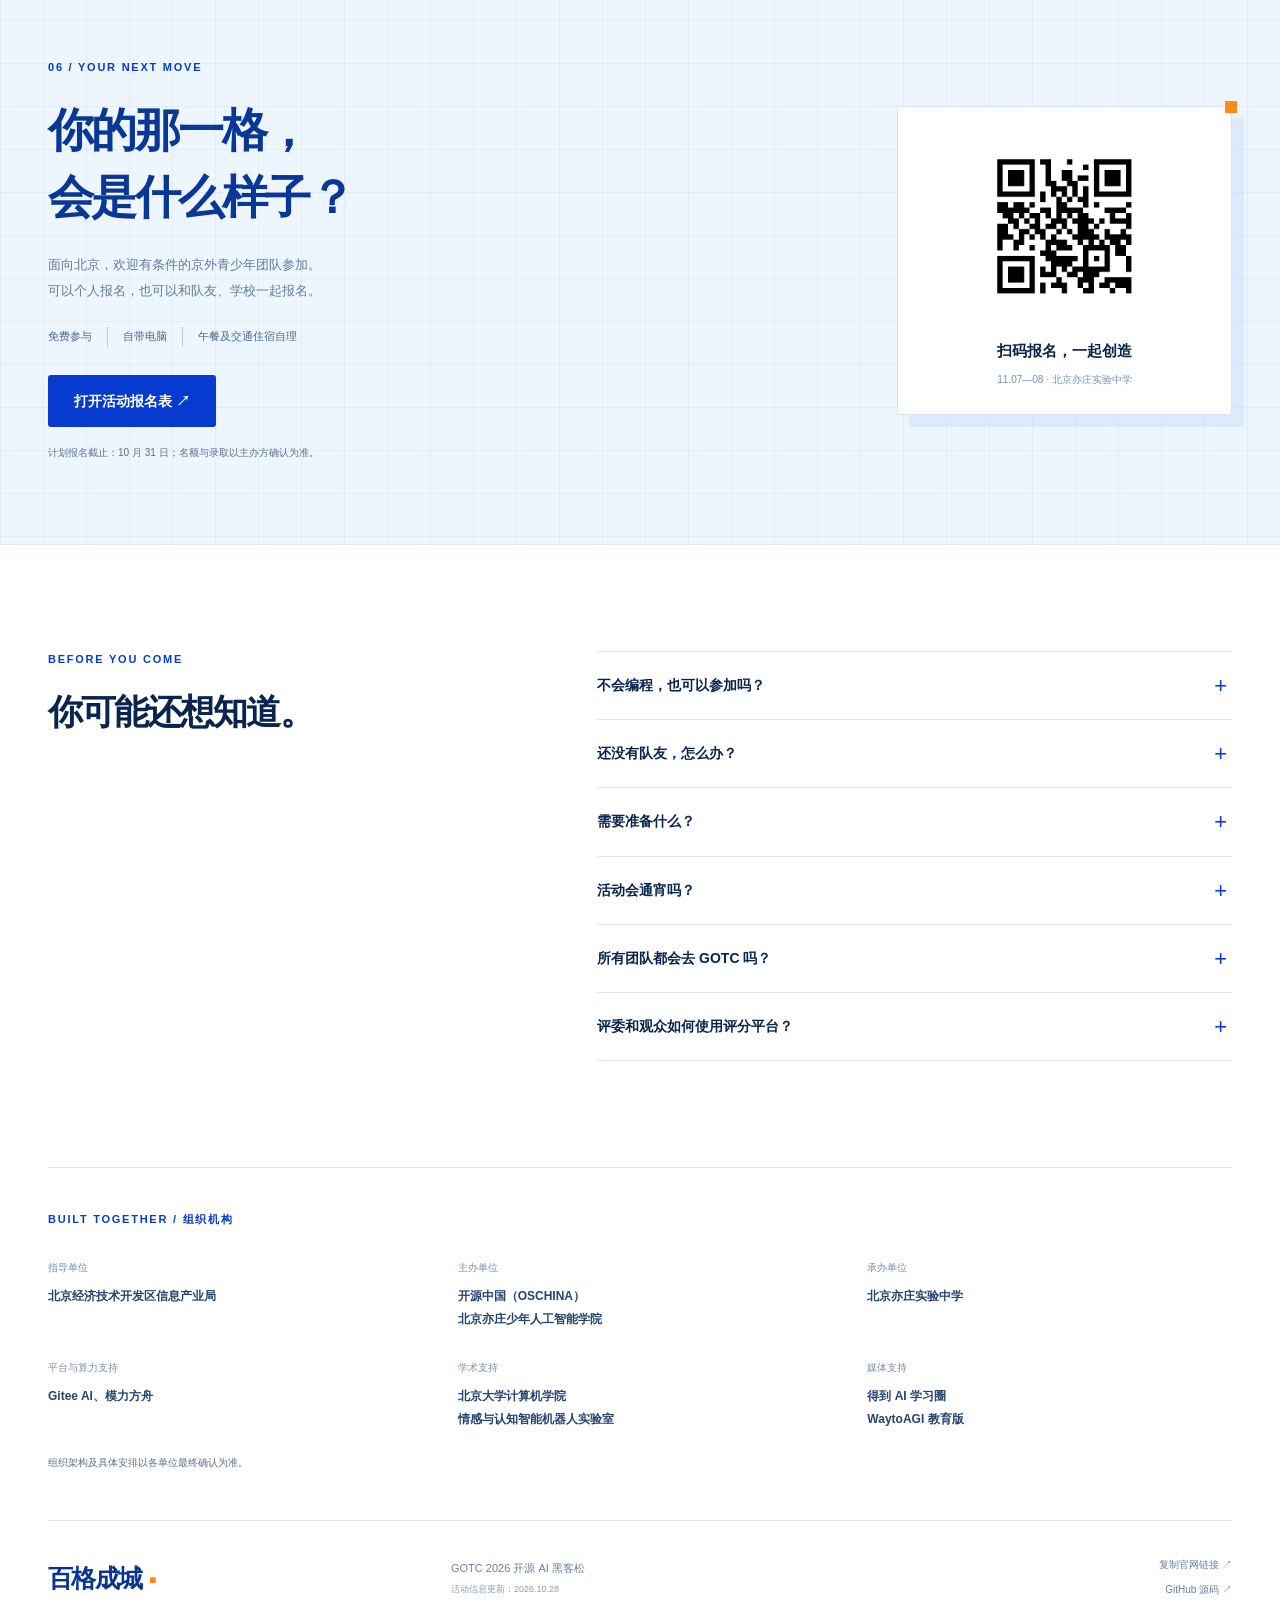
==== commit 8bd2cd93: "Add exhibition review framework with explicit scoring placeholders" ====
--- a/index.html
+++ b/index.html
@@ -63,25 +63,25 @@
     </section>
 
     <section class="judging-section" id="judging"><div class="wrap">
-      <div class="section-heading"><div><p class="eyebrow">04 / WHAT WE VALUE</p><h2>好作品，怎样被看见？</h2></div><div class="score-total"><strong>100</strong><span>专业评分满分<br>六个评价维度</span></div></div>
-      <p class="rules-notice"><strong>评分方案 · 待现场最终确认</strong> 以下权重依据完整活动方案；最新学校交流版将评审重点概括为问题价值、AI 应用、原型与测试、开源责任和团队表达。最终细则以主办方通知为准。</p>
-      <div class="score-table" role="table" aria-label="六维评分方案"><div class="score-table-head" role="row"><span role="columnheader">评价维度</span><span role="columnheader">分值</span><span role="columnheader">评委关注什么</span></div>
-        <div class="score-row" role="row"><h3 role="cell"><span>01</span>问题价值与理解</h3><strong role="cell">20<small>分</small></strong><p role="cell">问题真实，目标用户明确，有观察、访谈或可靠资料作为依据。</p></div>
-        <div class="score-row" role="row"><h3 role="cell"><span>02</span>方案与 AI 使用</h3><strong role="cell">20<small>分</small></strong><p role="cell">AI 承担的任务清楚，技术与问题匹配，并有人工核验与边界意识。</p></div>
-        <div class="score-row" role="row"><h3 role="cell"><span>03</span>原型完成度</h3><strong role="cell">20<small>分</small></strong><p role="cell">核心流程可以现场演示，运行稳定，用户能够完成主要任务。</p></div>
-        <div class="score-row" role="row"><h3 role="cell"><span>04</span>测试与改进</h3><strong role="cell">15<small>分</small></strong><p role="cell">有真实测试记录，能够说明发现了什么问题，以及如何据此迭代。</p></div>
-        <div class="score-row" role="row"><h3 role="cell"><span>05</span>开源与责任</h3><strong role="cell">15<small>分</small></strong><p role="cell">README、许可证和来源说明完整，可复现，不公开个人隐私或密钥。</p></div>
-        <div class="score-row" role="row"><h3 role="cell"><span>06</span>团队协作与表达</h3><strong role="cell">10<small>分</small></strong><p role="cell">成员分工清楚，介绍准确，学生能够解释自己的作品并回答问题。</p></div>
+      <div class="section-heading"><div><p class="eyebrow">04 / WHAT WE VALUE</p><h2>好作品，怎样被看见？</h2></div><div class="score-total"><strong>待定</strong><span>数值规则待配置<br>先记录评审依据</span></div></div>
+      <p class="rules-notice"><strong>评审平台框架 · 数值规则待配置</strong> 展示评审可保存草稿并正式提交评审记录。各维度分值、评委数门槛、汇总、排名、晋级与成绩发布尚未实现；以下维度用于了解关注方向，不代表已启用的计分规则。路演评审将在独立阶段管理。</p>
+      <div class="score-table" role="table" aria-label="评审关注方向与待配置分值"><div class="score-table-head" role="row"><span role="columnheader">评价维度</span><span role="columnheader">分值</span><span role="columnheader">评委关注什么</span></div>
+        <div class="score-row" role="row"><h3 role="cell"><span>01</span>问题价值与理解</h3><strong role="cell">待配置</strong><p role="cell">问题真实，目标用户明确，有观察、访谈或可靠资料作为依据。</p></div>
+        <div class="score-row" role="row"><h3 role="cell"><span>02</span>方案与 AI 使用</h3><strong role="cell">待配置</strong><p role="cell">AI 承担的任务清楚，技术与问题匹配，并有人工核验与边界意识。</p></div>
+        <div class="score-row" role="row"><h3 role="cell"><span>03</span>原型完成度</h3><strong role="cell">待配置</strong><p role="cell">核心流程可以现场演示，运行稳定，用户能够完成主要任务。</p></div>
+        <div class="score-row" role="row"><h3 role="cell"><span>04</span>测试与改进</h3><strong role="cell">待配置</strong><p role="cell">有真实测试记录，能够说明发现了什么问题，以及如何据此迭代。</p></div>
+        <div class="score-row" role="row"><h3 role="cell"><span>05</span>开源与责任</h3><strong role="cell">待配置</strong><p role="cell">README、许可证和来源说明完整，可复现，不公开个人隐私或密钥。</p></div>
+        <div class="score-row" role="row"><h3 role="cell"><span>06</span>团队协作与表达</h3><strong role="cell">待配置</strong><p role="cell">成员分工清楚，介绍准确，学生能够解释自己的作品并回答问题。</p></div>
       </div>
-      <div class="judging-notes"><p><strong>专业评审</strong>每队获得不少于 5 位专业评委的有效评分。平台仅统计已正式提交的评分，草稿与回避不计入。</p><p><strong>观众选择</strong>观众投票单独展示，用于观众选择奖，不叠加到专业总分。</p><p><strong>现场看板</strong>达到有效评分门槛后显示专业均分。未达门槛的队伍显示评审进度。</p></div>
-      <div class="section-bottom"><a class="button primary" href="https://8.141.114.201/gotc/platform.html#judge">进入评委工作台 ↗</a><a class="text-link" href="https://8.141.114.201/gotc/platform.html#board">打开实时成绩看板 ↗</a></div>
+      <div class="judging-notes"><p><strong>展示评审</strong>由组织方设置本轮队伍、评委授权与记录窗口。评委可以保存草稿、正式提交评审记录或回避，当前不产生数值成绩。</p><p><strong>观众选择</strong>保留独立观众投票流程。投票独立展示，不叠加到专业成绩。</p><p><strong>现场看板</strong>展示本轮正式评审记录数量。数值分数、排名、晋级与成绩发布尚未实现。</p></div>
+      <div class="section-bottom"><a class="button primary" href="https://8.141.114.201/gotc/platform.html#judge">进入评委工作台 ↗</a><a class="text-link" href="https://8.141.114.201/gotc/platform.html#board">查看评审进度 ↗</a></div>
     </div></section>
 
     <section class="section wrap submission-section" id="submission"><div class="submission-copy"><p class="eyebrow">05 / SHIP YOUR IDEA</p><h2>交付一个作品，<br>也留下创造的过程。</h2><p>每队提交一套完整材料。请提前测试演示链接，准备本地备用版本，并说明作品目前的局限。</p><a class="text-link" href="downloads/submission-checklist.txt" download>下载作品提交清单 ↓</a><p><a class="button primary" href="https://8.141.114.201/gotc/platform.html#team">提交作品 ↗</a></p><p class="small-note">使用主办方发放的本队独立提交码，可保存草稿并正式提交材料。</p></div><div class="checklist" aria-label="作品提交自查清单"><p class="checklist-heading">提交前，逐项检查 <span id="check-count">0 / 6</span></p><label><input type="checkbox" data-check="prototype"><span><strong>可运行原型</strong><small>可访问的链接，或本地演示文件</small></span></label><label><input type="checkbox" data-check="slides"><span><strong>5—7 页展示材料</strong><small>问题、方案、AI 使用、测试和分工</small></span></label><label><input type="checkbox" data-check="video"><span><strong>2 分钟演示视频</strong><small>完整展示一次核心操作流程</small></span></label><label><input type="checkbox" data-check="code"><span><strong>代码仓库或代码包</strong><small>GitHub / Gitee 均可，整理目录结构</small></span></label><label><input type="checkbox" data-check="readme"><span><strong>README、运行说明与许可证</strong><small>让别人能够理解、运行和继续改进</small></span></label><label><input type="checkbox" data-check="sources"><span><strong>来源说明与项目局限</strong><small>模型、数据、图片和第三方代码的来源</small></span></label><p class="small-note">勾选仅保存在当前浏览器，供你自查使用。</p></div></section>
 
     <section class="join-section" id="join"><div class="wrap join-grid"><div><p class="eyebrow">06 / YOUR NEXT MOVE</p><h2>你的那一格，<br>会是什么样子？</h2><p>面向北京，欢迎有条件的京外青少年团队参加。<br>可以个人报名，也可以和队友、学校一起报名。</p><div class="join-facts"><span>免费参与</span><span>自带电脑</span><span>午餐及交通住宿自理</span></div><a class="button primary" href="https://v.wjx.cn/vm/waliBci.aspx" target="_blank" rel="noopener noreferrer">打开活动报名表 ↗</a><p class="small-note">计划报名截止：10 月 31 日；名额与录取以主办方确认为准。</p></div><div class="qr-card"><img src="assets/registration-qr.jpg" width="220" height="220" alt="活动报名二维码，也可点击左侧按钮打开同一报名表" loading="lazy"><strong>扫码报名，一起创造</strong><span>11.07—08 · 北京亦庄实验中学</span></div></div></section>
 
-    <section class="section wrap faq-section"><div><p class="eyebrow">BEFORE YOU COME</p><h2>你可能还想知道。</h2></div><div class="faq-list"><details><summary>不会编程，也可以参加吗？</summary><p>可以。活动不要求编程基础或竞赛经历。你可以参与问题研究、交互设计、AI 工具使用、用户测试与展示，和队友共同完成原型。</p></details><details><summary>还没有队友，怎么办？</summary><p>可以个人报名，现场会协助组队。每队 3—5 人，也欢迎以团队或学校为单位报名。</p></details><details><summary>需要准备什么？</summary><p>自带电脑与充电器，提前整理你关心的问题和可使用的公开资料。活动提供导师指导及模型 API、算力等支持，具体接入方式现场说明。午餐、交通及住宿自行安排。</p></details><details><summary>活动会通宵吗？</summary><p>不会。两天均为日间活动。未成年人须履行监护人知情同意及签到签退要求，京外团队建议由学校或机构组织并安排成人领队。</p></details><details><summary>所有团队都会去 GOTC 吗？</summary><p>黑客松优秀项目与公开征集项目共同参加遴选。入选项目应能稳定演示，完成开源与来源说明，并由青少年承担主要创作和讲解任务。具体名额与会场安排另行通知。</p></details><details><summary>评委和观众如何使用评分平台？</summary><p>专业评委使用主办方提供的登录码，按分配的身份登录，可保存草稿、正式提交、修改评分或回避。观众使用独立观众码投票。实时看板公开展示汇总数据，不显示评委身份、单份评分或评语。</p></details></div></section>
+    <section class="section wrap faq-section"><div><p class="eyebrow">BEFORE YOU COME</p><h2>你可能还想知道。</h2></div><div class="faq-list"><details><summary>不会编程，也可以参加吗？</summary><p>可以。活动不要求编程基础或竞赛经历。你可以参与问题研究、交互设计、AI 工具使用、用户测试与展示，和队友共同完成原型。</p></details><details><summary>还没有队友，怎么办？</summary><p>可以个人报名，现场会协助组队。每队 3—5 人，也欢迎以团队或学校为单位报名。</p></details><details><summary>需要准备什么？</summary><p>自带电脑与充电器，提前整理你关心的问题和可使用的公开资料。活动提供导师指导及模型 API、算力等支持，具体接入方式现场说明。午餐、交通及住宿自行安排。</p></details><details><summary>活动会通宵吗？</summary><p>不会。两天均为日间活动。未成年人须履行监护人知情同意及签到签退要求，京外团队建议由学校或机构组织并安排成人领队。</p></details><details><summary>所有团队都会去 GOTC 吗？</summary><p>黑客松优秀项目与公开征集项目共同参加遴选。入选项目应能稳定演示，完成开源与来源说明，并由青少年承担主要创作和讲解任务。具体名额与会场安排另行通知。</p></details><details><summary>评委和观众如何使用评分平台？</summary><p>专业评委使用主办方提供的登录码，按分配的身份登录，按本轮授权查看队伍，可保存草稿、正式提交评审记录或回避，当前未启用数值计分。观众使用独立观众码投票。实时看板公开展示评审记录进度，不显示评委身份、单份评分或评语。</p></details></div></section>
 
     <section class="organizers wrap"><p class="eyebrow">BUILT TOGETHER / 组织机构</p><dl><div><dt>指导单位</dt><dd>北京经济技术开发区信息产业局</dd></div><div><dt>主办单位</dt><dd>开源中国（OSCHINA）<br>北京亦庄少年人工智能学院</dd></div><div><dt>承办单位</dt><dd>北京亦庄实验中学</dd></div><div><dt>平台与算力支持</dt><dd>Gitee AI、模力方舟</dd></div><div><dt>学术支持</dt><dd>北京大学计算机学院<br>情感与认知智能机器人实验室</dd></div><div><dt>媒体支持</dt><dd>得到 AI 学习圈<br>WaytoAGI 教育版</dd></div></dl><p class="small-note">组织架构及具体安排以各单位最终确认为准。</p></section>
   </main>
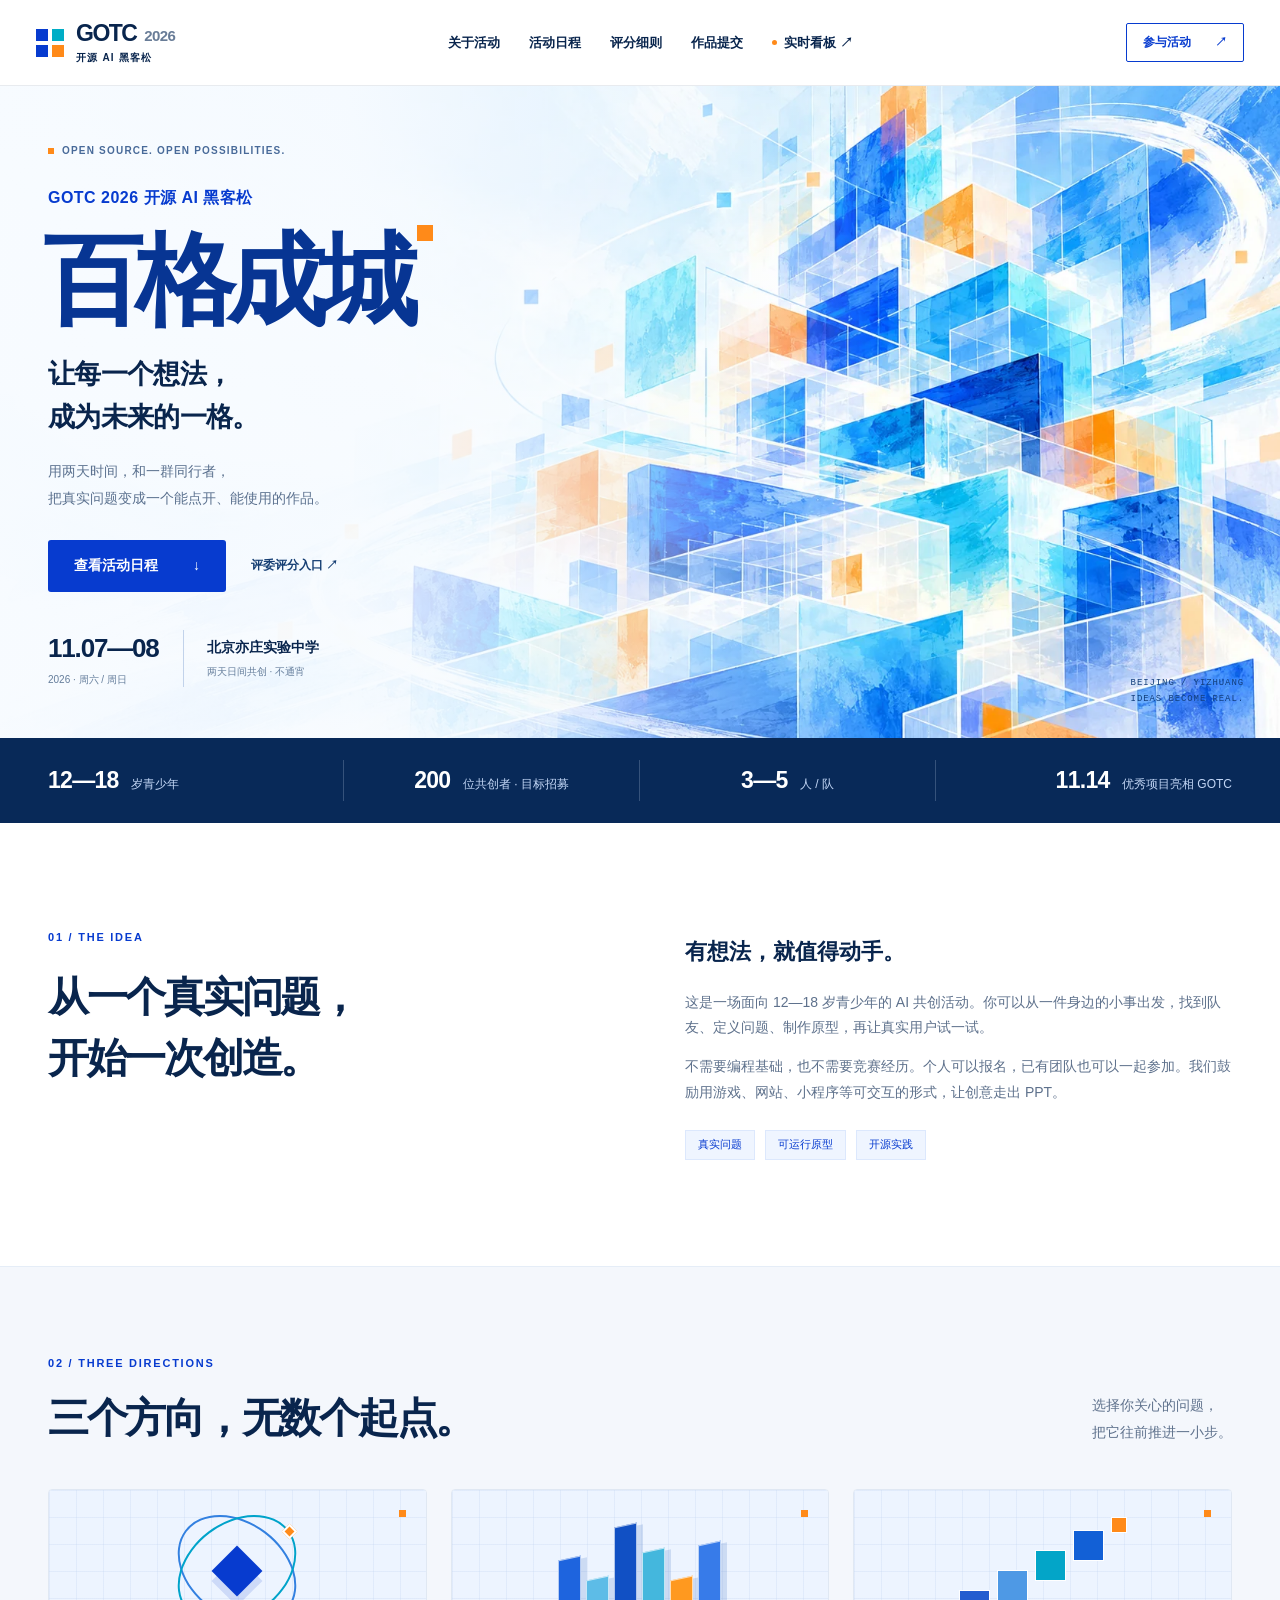
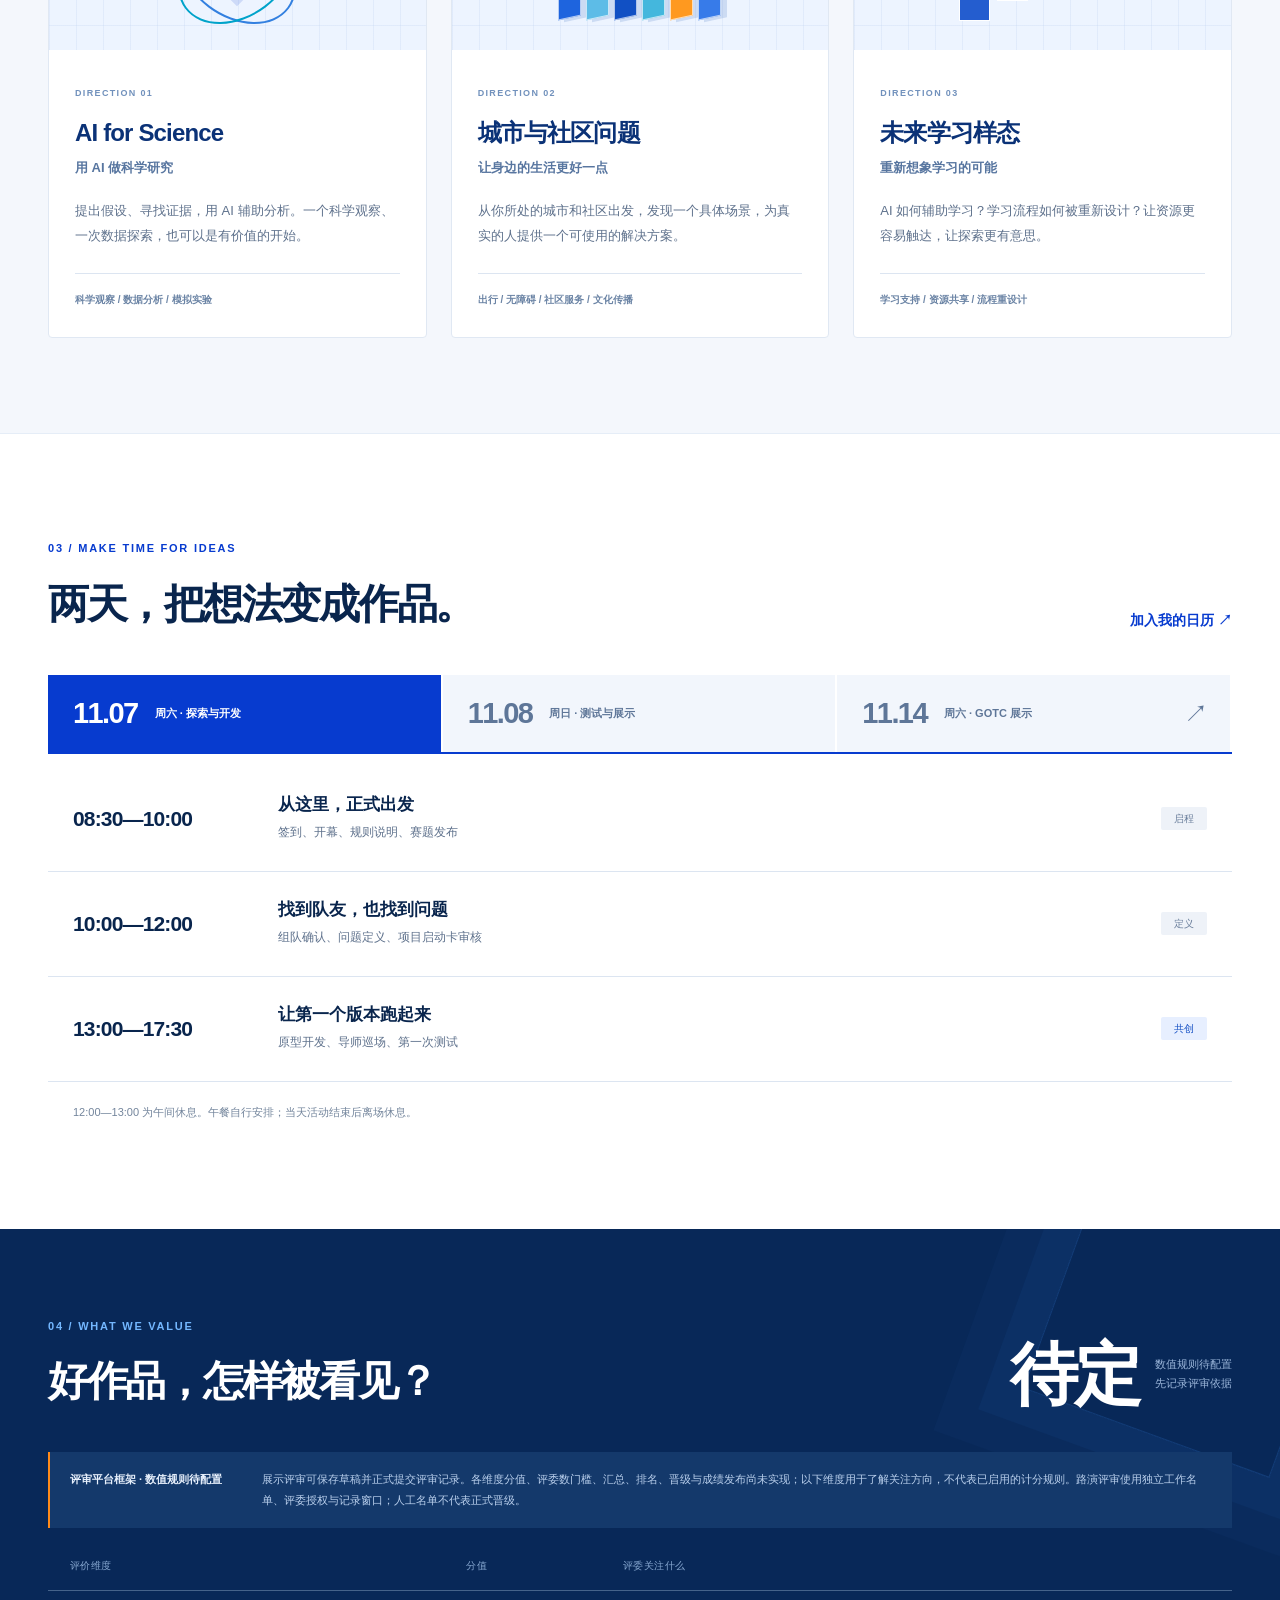
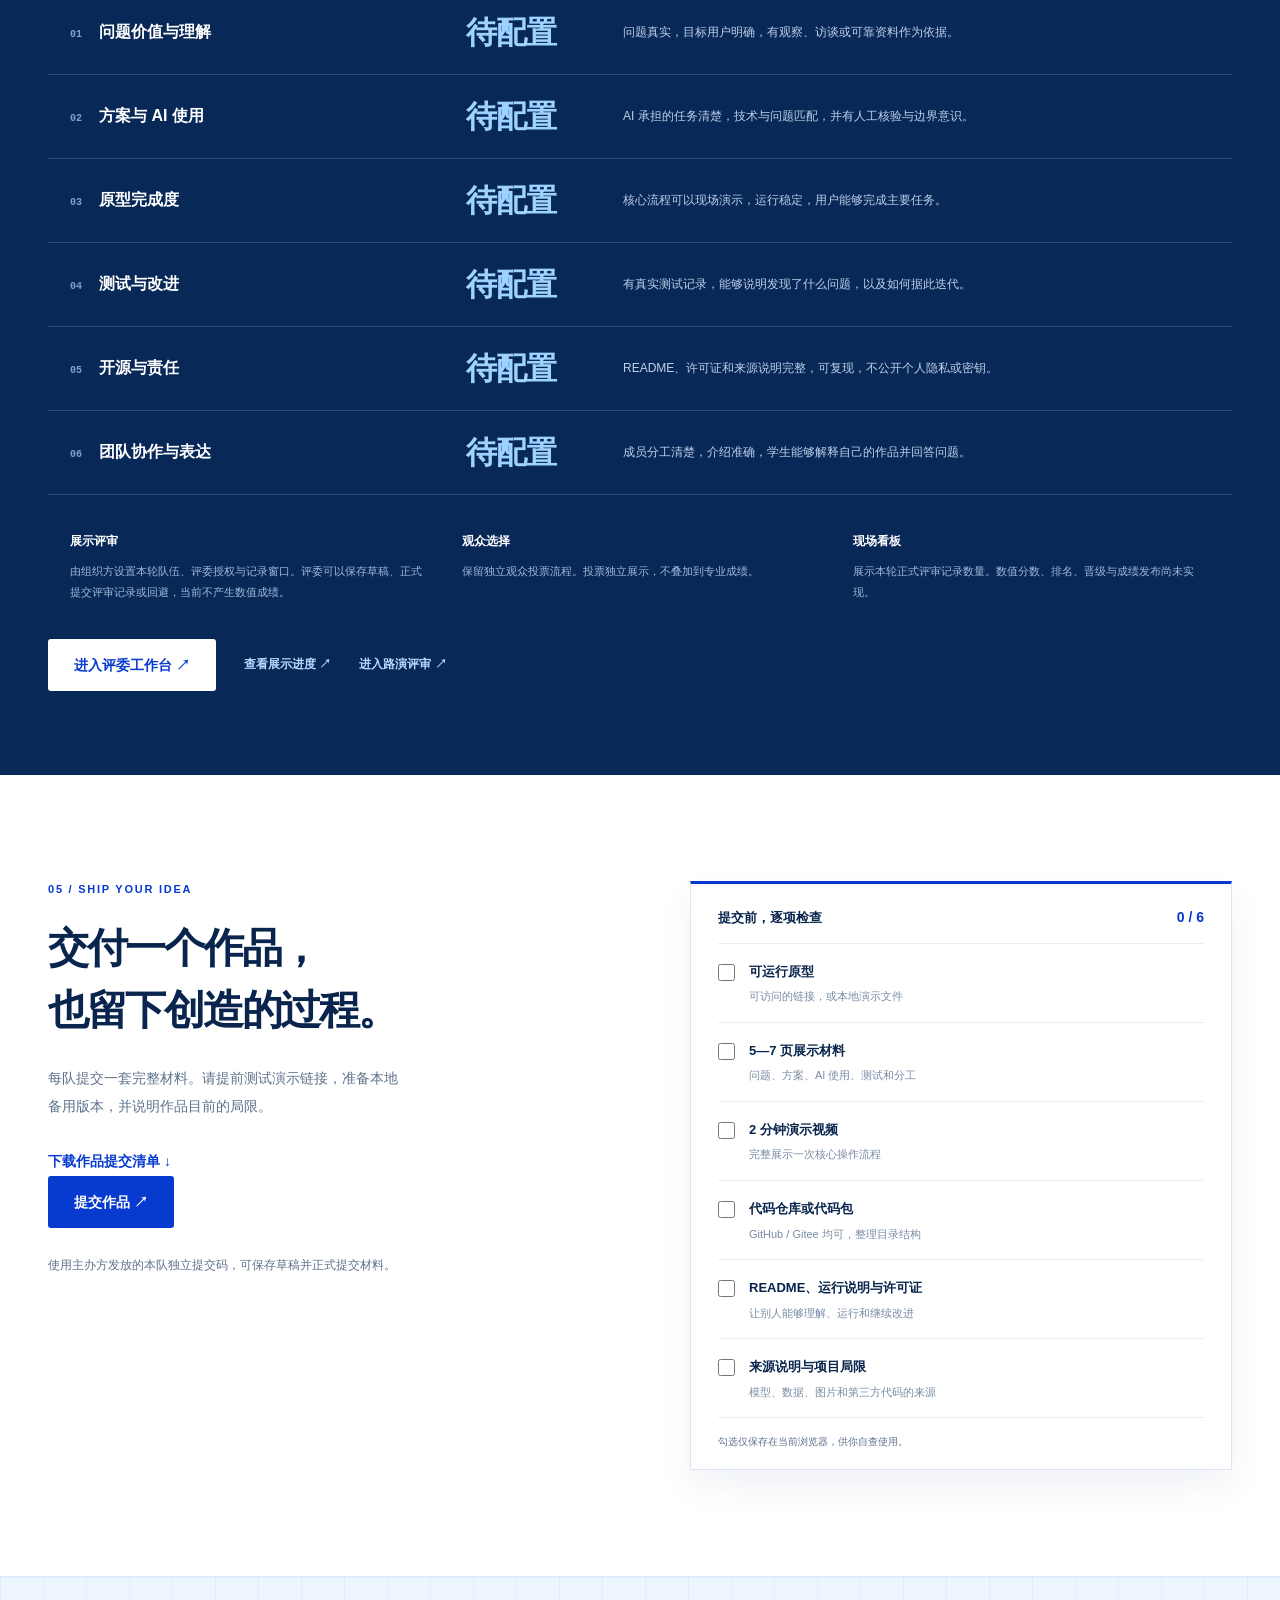
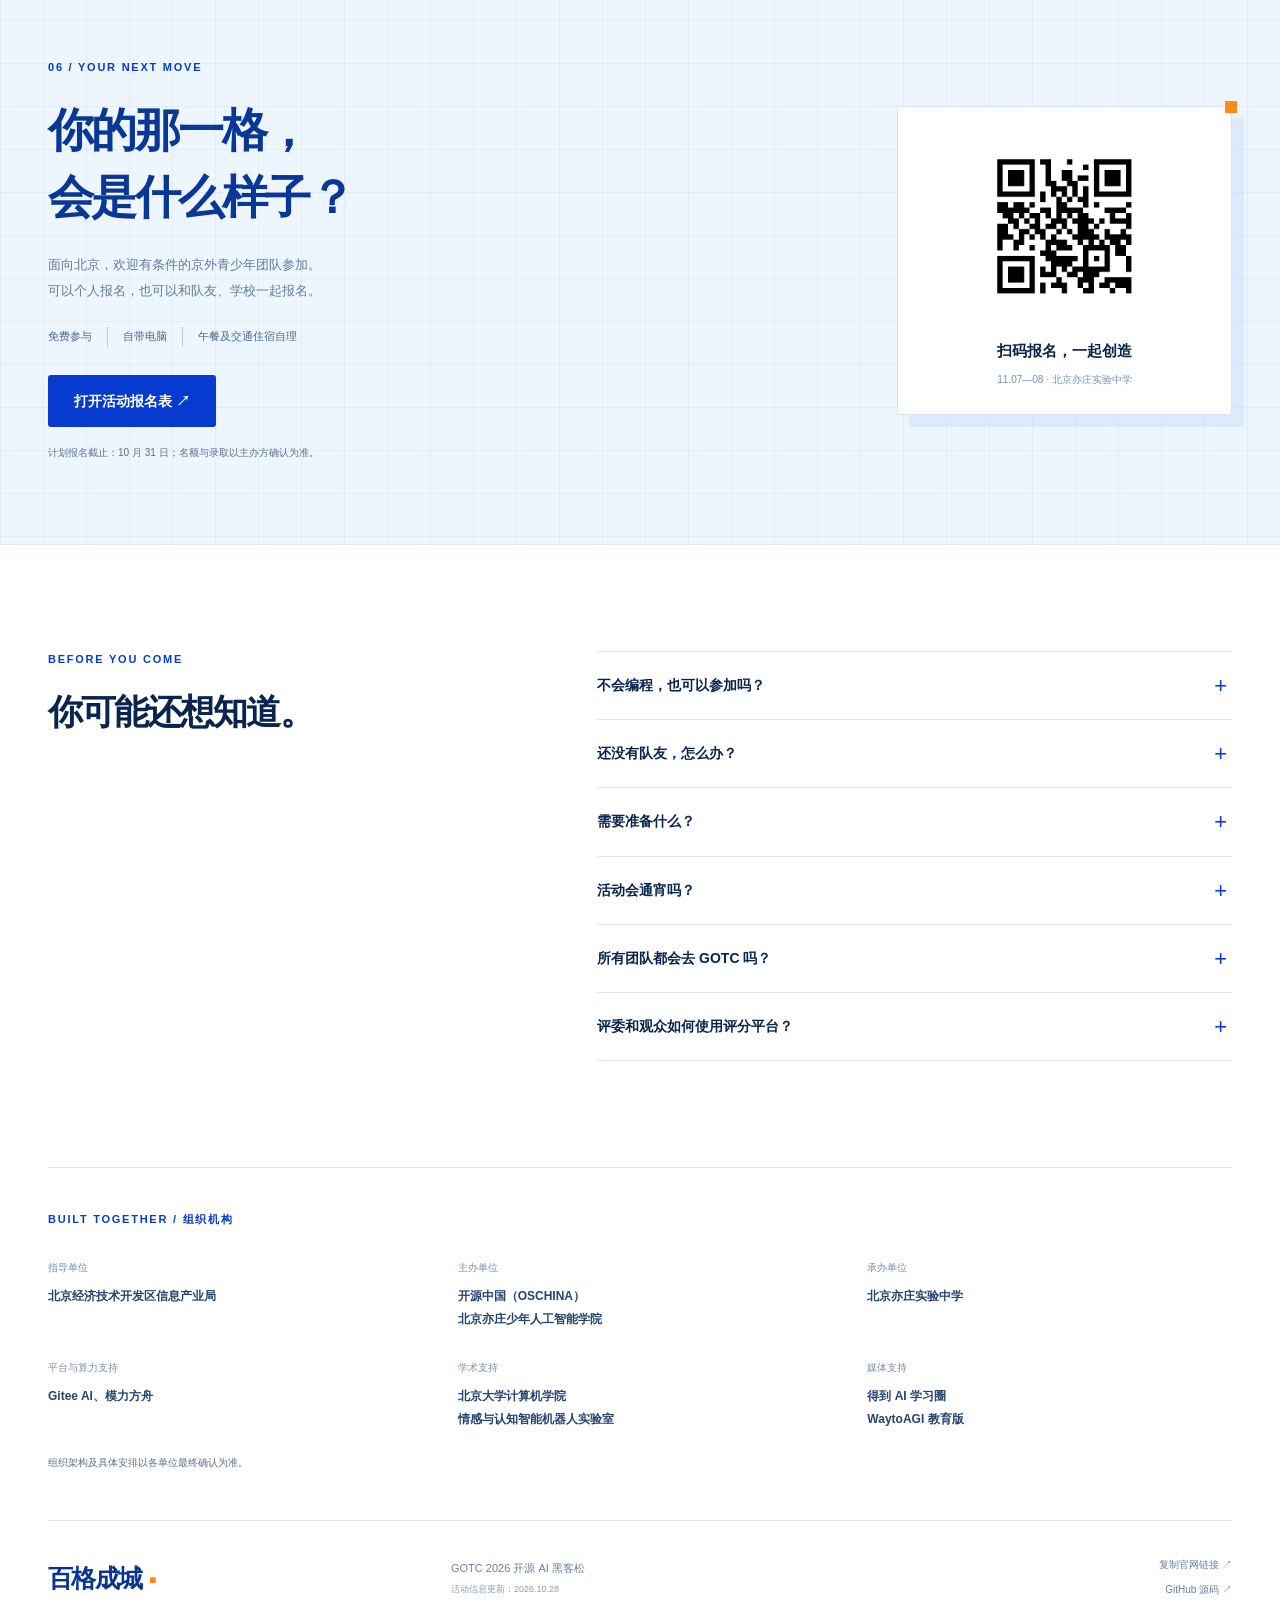
==== commit 42139da8: "Add independent roadshow review workflow" ====
--- a/index.html
+++ b/index.html
@@ -64,7 +64,7 @@
 
     <section class="judging-section" id="judging"><div class="wrap">
       <div class="section-heading"><div><p class="eyebrow">04 / WHAT WE VALUE</p><h2>好作品，怎样被看见？</h2></div><div class="score-total"><strong>待定</strong><span>数值规则待配置<br>先记录评审依据</span></div></div>
-      <p class="rules-notice"><strong>评审平台框架 · 数值规则待配置</strong> 展示评审可保存草稿并正式提交评审记录。各维度分值、评委数门槛、汇总、排名、晋级与成绩发布尚未实现；以下维度用于了解关注方向，不代表已启用的计分规则。路演评审将在独立阶段管理。</p>
+      <p class="rules-notice"><strong>评审平台框架 · 数值规则待配置</strong> 展示评审可保存草稿并正式提交评审记录。各维度分值、评委数门槛、汇总、排名、晋级与成绩发布尚未实现；以下维度用于了解关注方向，不代表已启用的计分规则。路演评审使用独立工作名单、评委授权与记录窗口；人工名单不代表正式晋级。</p>
       <div class="score-table" role="table" aria-label="评审关注方向与待配置分值"><div class="score-table-head" role="row"><span role="columnheader">评价维度</span><span role="columnheader">分值</span><span role="columnheader">评委关注什么</span></div>
         <div class="score-row" role="row"><h3 role="cell"><span>01</span>问题价值与理解</h3><strong role="cell">待配置</strong><p role="cell">问题真实，目标用户明确，有观察、访谈或可靠资料作为依据。</p></div>
         <div class="score-row" role="row"><h3 role="cell"><span>02</span>方案与 AI 使用</h3><strong role="cell">待配置</strong><p role="cell">AI 承担的任务清楚，技术与问题匹配，并有人工核验与边界意识。</p></div>
@@ -74,7 +74,7 @@
         <div class="score-row" role="row"><h3 role="cell"><span>06</span>团队协作与表达</h3><strong role="cell">待配置</strong><p role="cell">成员分工清楚，介绍准确，学生能够解释自己的作品并回答问题。</p></div>
       </div>
       <div class="judging-notes"><p><strong>展示评审</strong>由组织方设置本轮队伍、评委授权与记录窗口。评委可以保存草稿、正式提交评审记录或回避，当前不产生数值成绩。</p><p><strong>观众选择</strong>保留独立观众投票流程。投票独立展示，不叠加到专业成绩。</p><p><strong>现场看板</strong>展示本轮正式评审记录数量。数值分数、排名、晋级与成绩发布尚未实现。</p></div>
-      <div class="section-bottom"><a class="button primary" href="https://8.141.114.201/gotc/platform.html#judge">进入评委工作台 ↗</a><a class="text-link" href="https://8.141.114.201/gotc/platform.html#board">查看评审进度 ↗</a></div>
+      <div class="section-bottom"><a class="button primary" href="https://8.141.114.201/gotc/platform.html#judge">进入评委工作台 ↗</a><a class="text-link" href="https://8.141.114.201/gotc/platform.html#board">查看展示进度 ↗</a><a class="text-link" href="https://8.141.114.201/gotc/platform.html#judge-roadshow">进入路演评审 ↗</a></div>
     </div></section>
 
     <section class="section wrap submission-section" id="submission"><div class="submission-copy"><p class="eyebrow">05 / SHIP YOUR IDEA</p><h2>交付一个作品，<br>也留下创造的过程。</h2><p>每队提交一套完整材料。请提前测试演示链接，准备本地备用版本，并说明作品目前的局限。</p><a class="text-link" href="downloads/submission-checklist.txt" download>下载作品提交清单 ↓</a><p><a class="button primary" href="https://8.141.114.201/gotc/platform.html#team">提交作品 ↗</a></p><p class="small-note">使用主办方发放的本队独立提交码，可保存草稿并正式提交材料。</p></div><div class="checklist" aria-label="作品提交自查清单"><p class="checklist-heading">提交前，逐项检查 <span id="check-count">0 / 6</span></p><label><input type="checkbox" data-check="prototype"><span><strong>可运行原型</strong><small>可访问的链接，或本地演示文件</small></span></label><label><input type="checkbox" data-check="slides"><span><strong>5—7 页展示材料</strong><small>问题、方案、AI 使用、测试和分工</small></span></label><label><input type="checkbox" data-check="video"><span><strong>2 分钟演示视频</strong><small>完整展示一次核心操作流程</small></span></label><label><input type="checkbox" data-check="code"><span><strong>代码仓库或代码包</strong><small>GitHub / Gitee 均可，整理目录结构</small></span></label><label><input type="checkbox" data-check="readme"><span><strong>README、运行说明与许可证</strong><small>让别人能够理解、运行和继续改进</small></span></label><label><input type="checkbox" data-check="sources"><span><strong>来源说明与项目局限</strong><small>模型、数据、图片和第三方代码的来源</small></span></label><p class="small-note">勾选仅保存在当前浏览器，供你自查使用。</p></div></section>
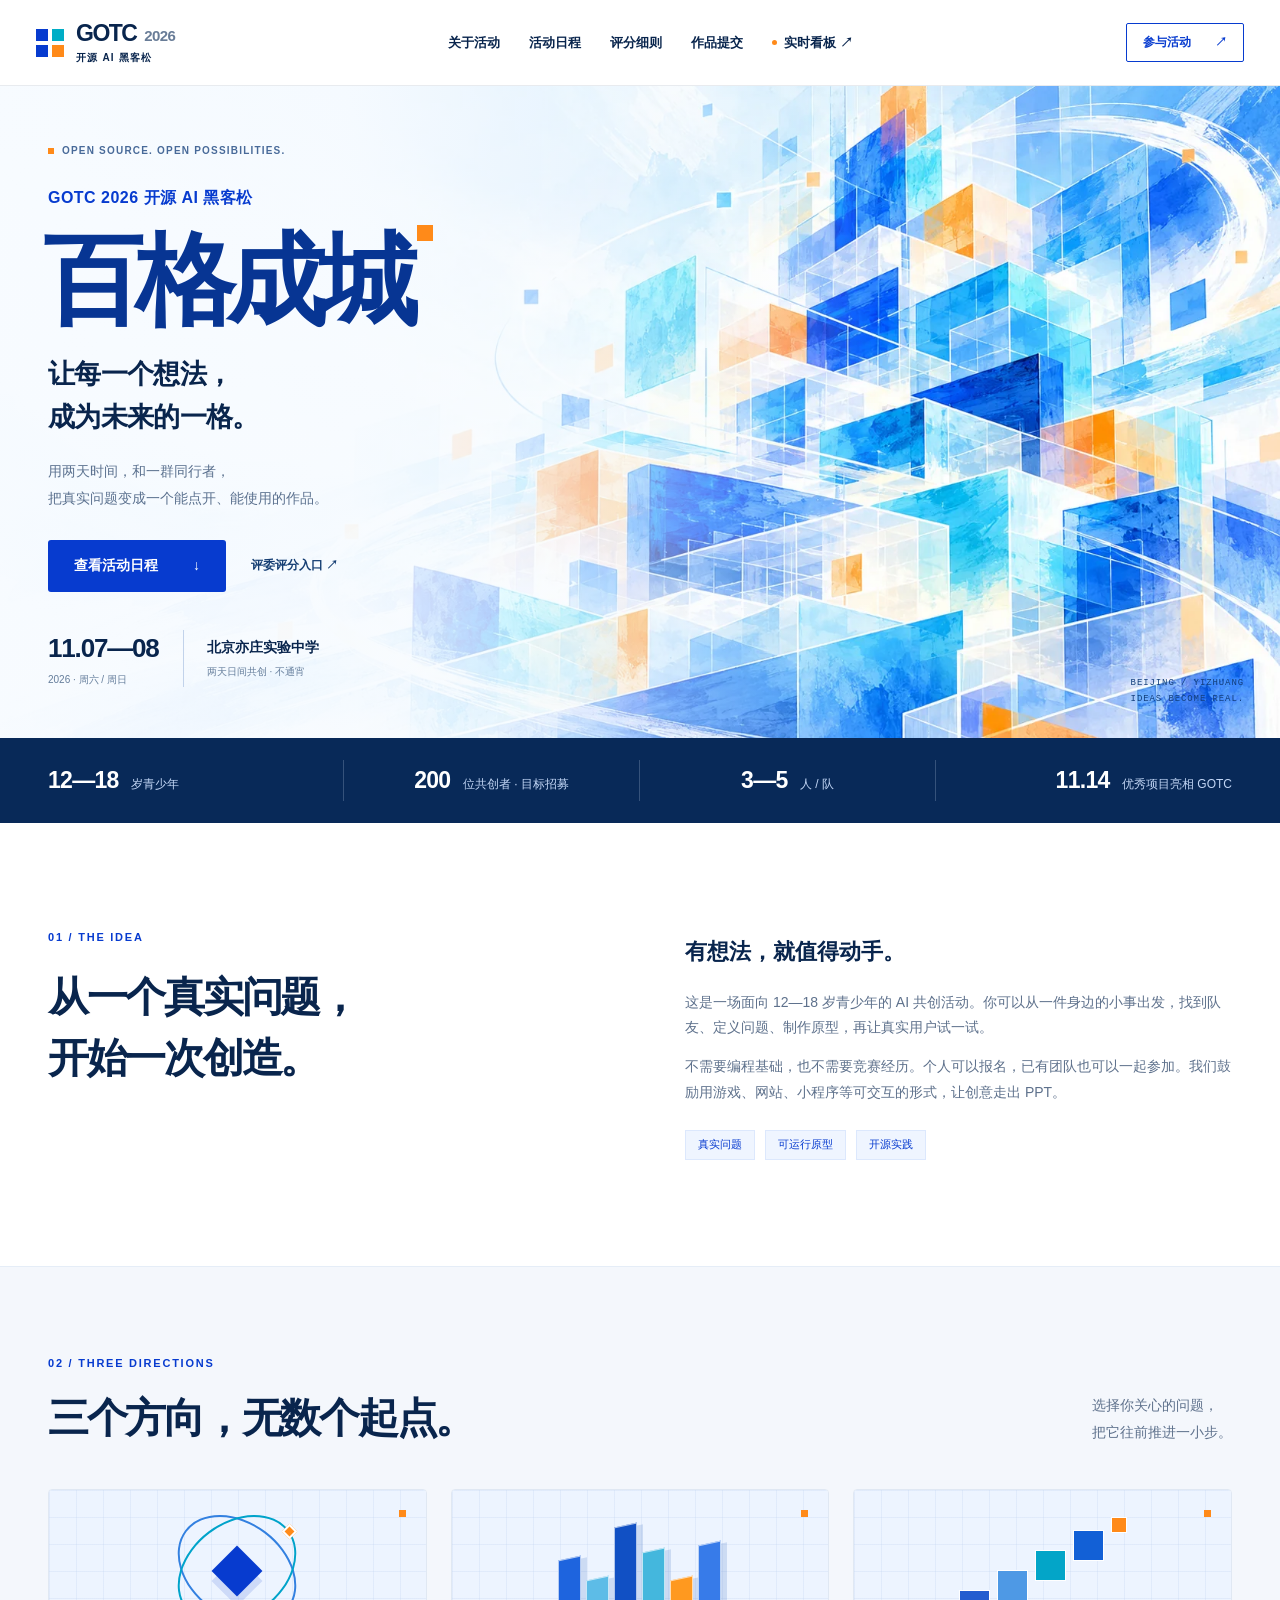
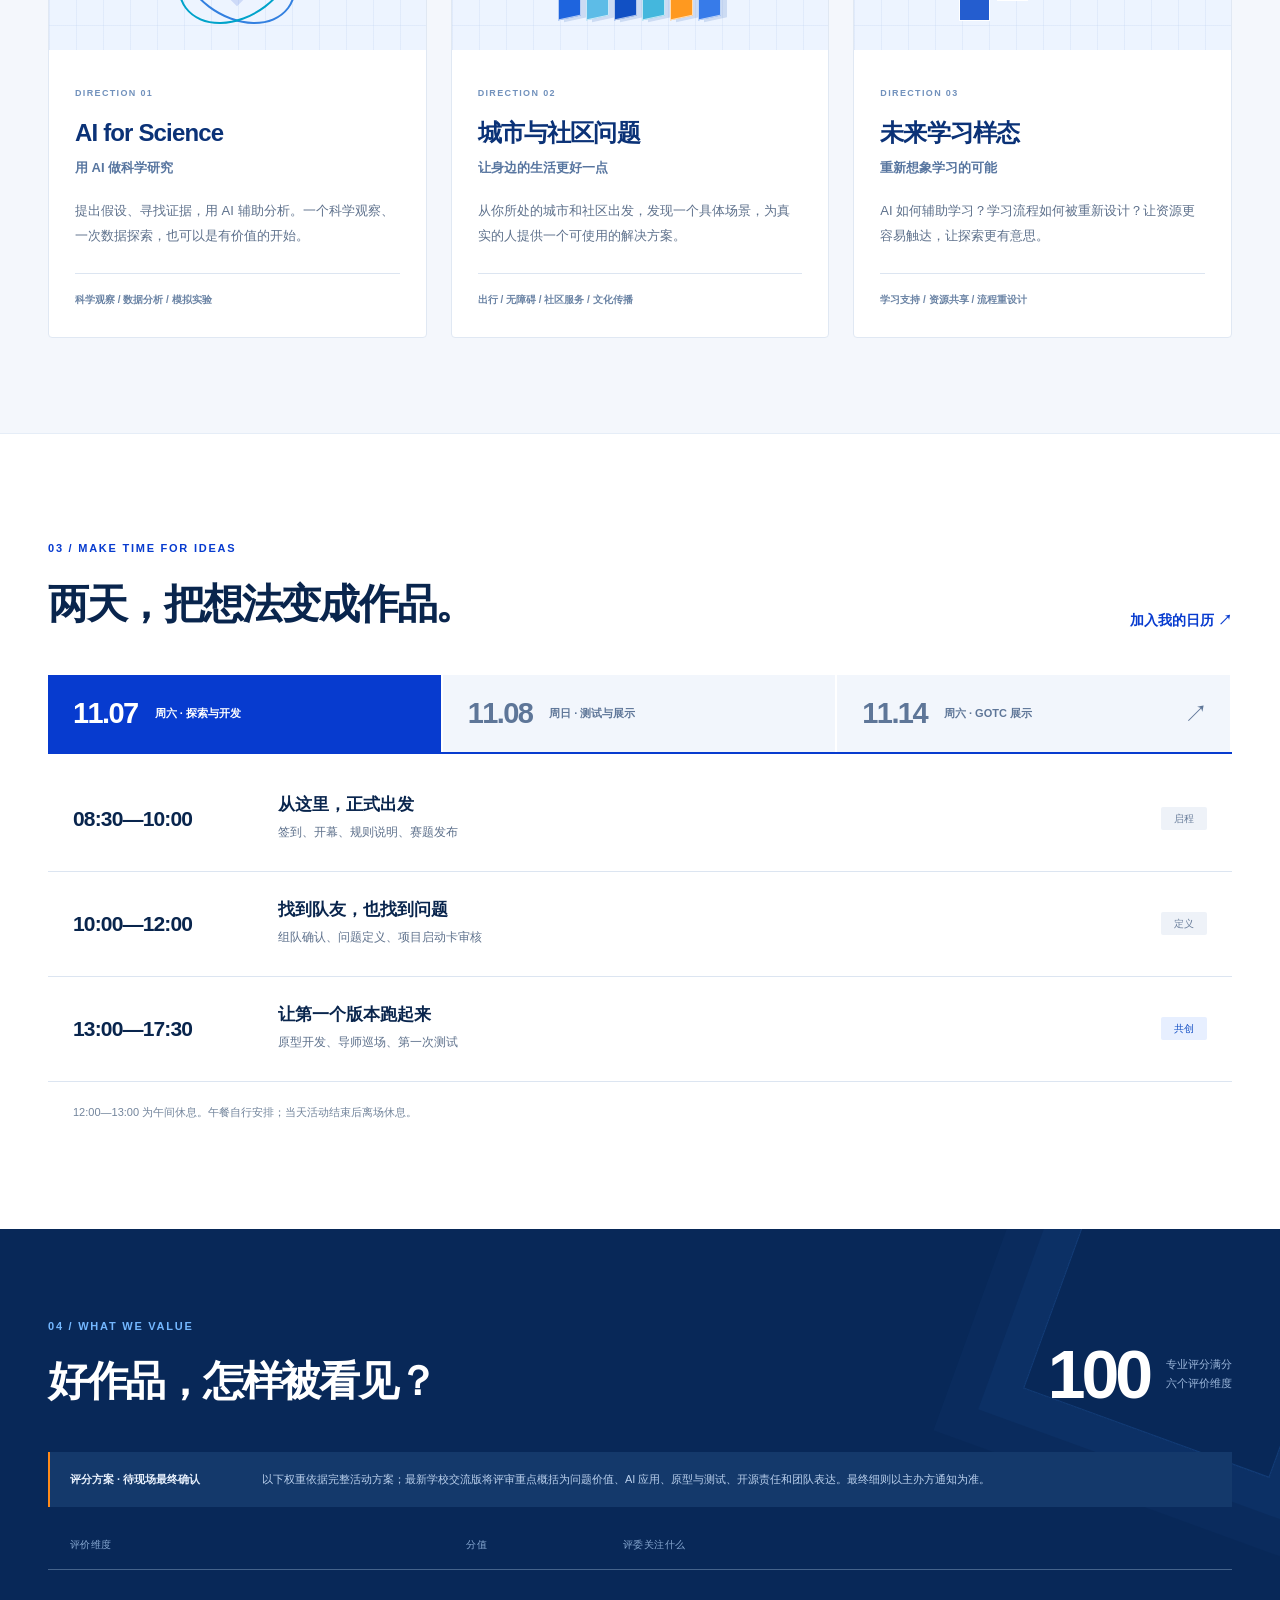
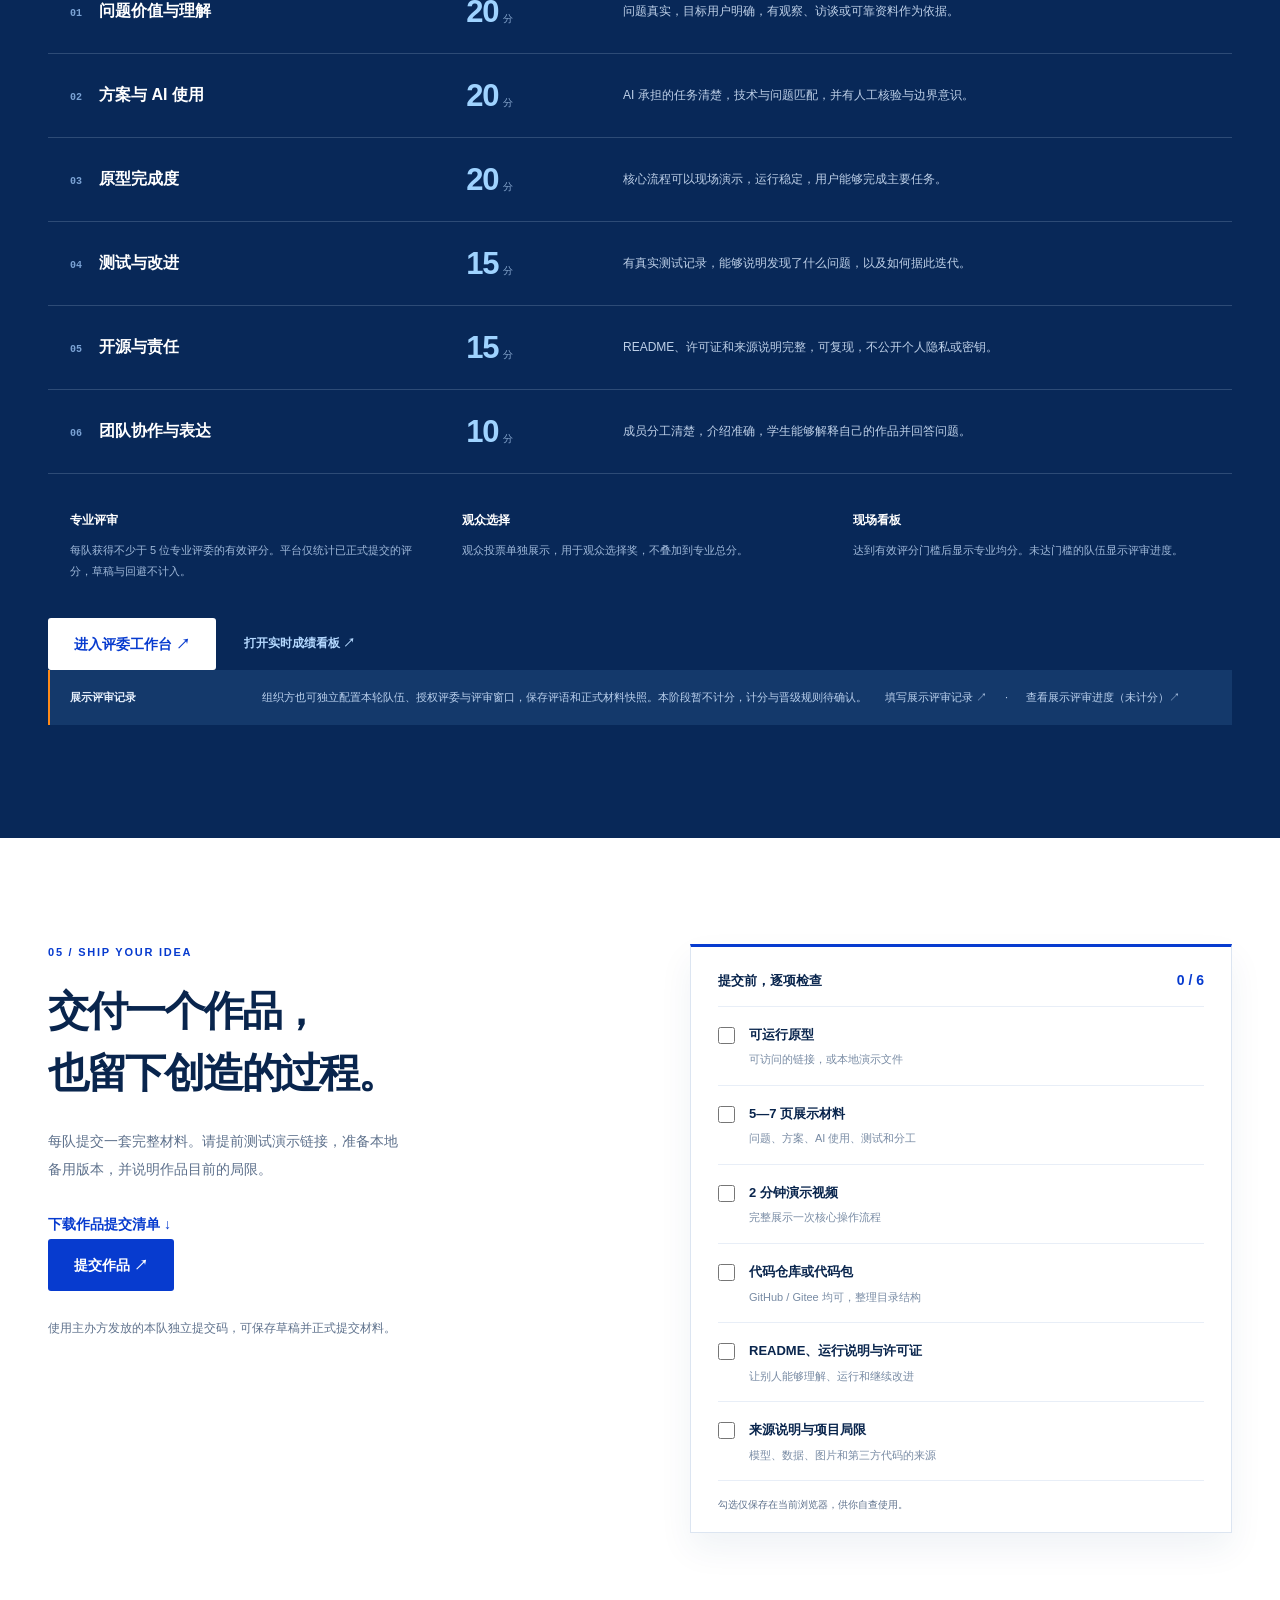
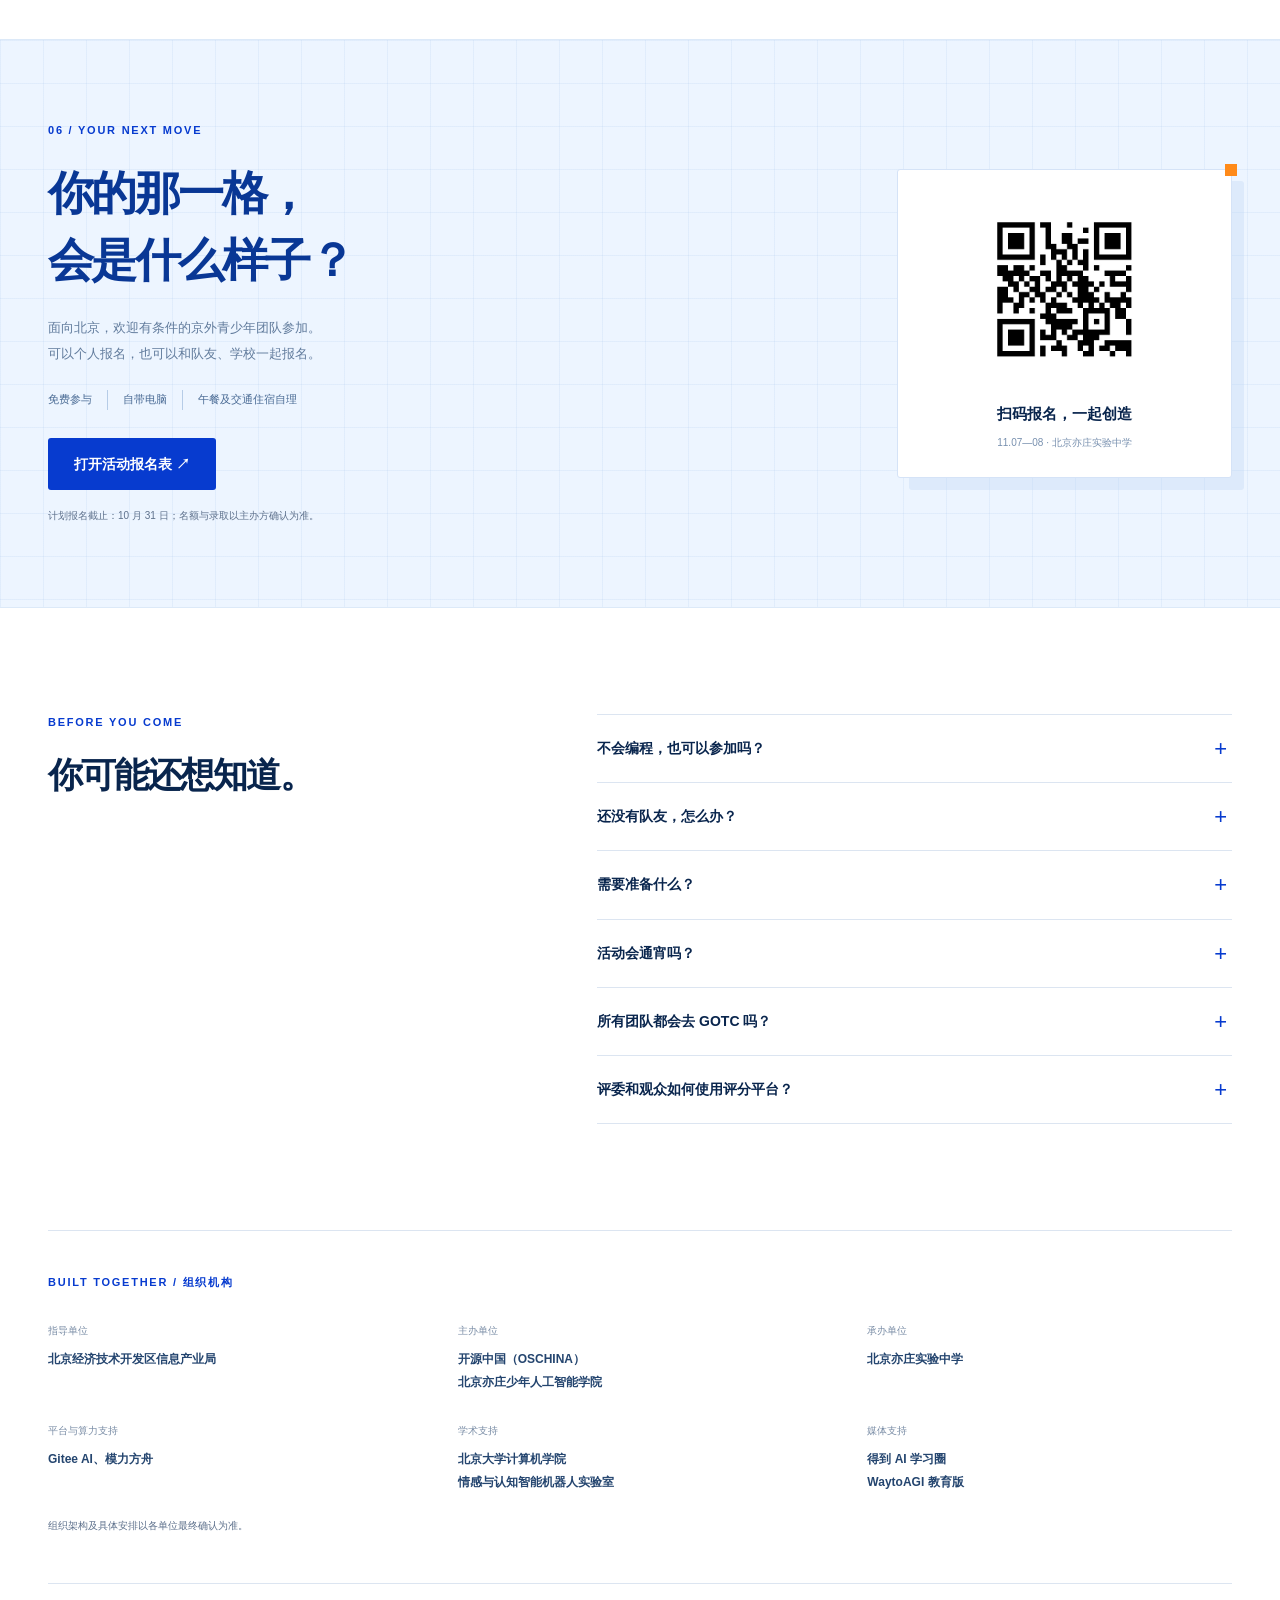
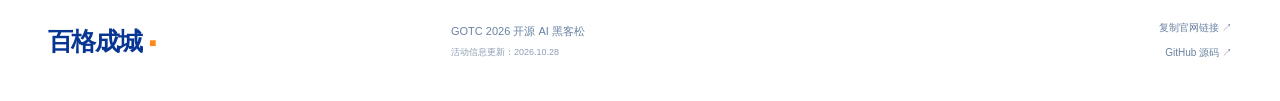
==== commit 31d11ae6: "恢复原专业评分和成绩看板，分离展示记录入口" ====
--- a/index.html
+++ b/index.html
@@ -63,25 +63,26 @@
     </section>
 
     <section class="judging-section" id="judging"><div class="wrap">
-      <div class="section-heading"><div><p class="eyebrow">04 / WHAT WE VALUE</p><h2>好作品，怎样被看见？</h2></div><div class="score-total"><strong>待定</strong><span>数值规则待配置<br>先记录评审依据</span></div></div>
-      <p class="rules-notice"><strong>评审平台框架 · 数值规则待配置</strong> 展示评审可保存草稿并正式提交评审记录。各维度分值、评委数门槛、汇总、排名、晋级与成绩发布尚未实现；以下维度用于了解关注方向，不代表已启用的计分规则。路演评审使用独立工作名单、评委授权与记录窗口；人工名单不代表正式晋级。</p>
-      <div class="score-table" role="table" aria-label="评审关注方向与待配置分值"><div class="score-table-head" role="row"><span role="columnheader">评价维度</span><span role="columnheader">分值</span><span role="columnheader">评委关注什么</span></div>
-        <div class="score-row" role="row"><h3 role="cell"><span>01</span>问题价值与理解</h3><strong role="cell">待配置</strong><p role="cell">问题真实，目标用户明确，有观察、访谈或可靠资料作为依据。</p></div>
-        <div class="score-row" role="row"><h3 role="cell"><span>02</span>方案与 AI 使用</h3><strong role="cell">待配置</strong><p role="cell">AI 承担的任务清楚，技术与问题匹配，并有人工核验与边界意识。</p></div>
-        <div class="score-row" role="row"><h3 role="cell"><span>03</span>原型完成度</h3><strong role="cell">待配置</strong><p role="cell">核心流程可以现场演示，运行稳定，用户能够完成主要任务。</p></div>
-        <div class="score-row" role="row"><h3 role="cell"><span>04</span>测试与改进</h3><strong role="cell">待配置</strong><p role="cell">有真实测试记录，能够说明发现了什么问题，以及如何据此迭代。</p></div>
-        <div class="score-row" role="row"><h3 role="cell"><span>05</span>开源与责任</h3><strong role="cell">待配置</strong><p role="cell">README、许可证和来源说明完整，可复现，不公开个人隐私或密钥。</p></div>
-        <div class="score-row" role="row"><h3 role="cell"><span>06</span>团队协作与表达</h3><strong role="cell">待配置</strong><p role="cell">成员分工清楚，介绍准确，学生能够解释自己的作品并回答问题。</p></div>
+      <div class="section-heading"><div><p class="eyebrow">04 / WHAT WE VALUE</p><h2>好作品，怎样被看见？</h2></div><div class="score-total"><strong>100</strong><span>专业评分满分<br>六个评价维度</span></div></div>
+      <p class="rules-notice"><strong>评分方案 · 待现场最终确认</strong> 以下权重依据完整活动方案；最新学校交流版将评审重点概括为问题价值、AI 应用、原型与测试、开源责任和团队表达。最终细则以主办方通知为准。</p>
+      <div class="score-table" role="table" aria-label="六维评分方案"><div class="score-table-head" role="row"><span role="columnheader">评价维度</span><span role="columnheader">分值</span><span role="columnheader">评委关注什么</span></div>
+        <div class="score-row" role="row"><h3 role="cell"><span>01</span>问题价值与理解</h3><strong role="cell">20<small>分</small></strong><p role="cell">问题真实，目标用户明确，有观察、访谈或可靠资料作为依据。</p></div>
+        <div class="score-row" role="row"><h3 role="cell"><span>02</span>方案与 AI 使用</h3><strong role="cell">20<small>分</small></strong><p role="cell">AI 承担的任务清楚，技术与问题匹配，并有人工核验与边界意识。</p></div>
+        <div class="score-row" role="row"><h3 role="cell"><span>03</span>原型完成度</h3><strong role="cell">20<small>分</small></strong><p role="cell">核心流程可以现场演示，运行稳定，用户能够完成主要任务。</p></div>
+        <div class="score-row" role="row"><h3 role="cell"><span>04</span>测试与改进</h3><strong role="cell">15<small>分</small></strong><p role="cell">有真实测试记录，能够说明发现了什么问题，以及如何据此迭代。</p></div>
+        <div class="score-row" role="row"><h3 role="cell"><span>05</span>开源与责任</h3><strong role="cell">15<small>分</small></strong><p role="cell">README、许可证和来源说明完整，可复现，不公开个人隐私或密钥。</p></div>
+        <div class="score-row" role="row"><h3 role="cell"><span>06</span>团队协作与表达</h3><strong role="cell">10<small>分</small></strong><p role="cell">成员分工清楚，介绍准确，学生能够解释自己的作品并回答问题。</p></div>
       </div>
-      <div class="judging-notes"><p><strong>展示评审</strong>由组织方设置本轮队伍、评委授权与记录窗口。评委可以保存草稿、正式提交评审记录或回避，当前不产生数值成绩。</p><p><strong>观众选择</strong>保留独立观众投票流程。投票独立展示，不叠加到专业成绩。</p><p><strong>现场看板</strong>展示本轮正式评审记录数量。数值分数、排名、晋级与成绩发布尚未实现。</p></div>
-      <div class="section-bottom"><a class="button primary" href="https://8.141.114.201/gotc/platform.html#judge">进入评委工作台 ↗</a><a class="text-link" href="https://8.141.114.201/gotc/platform.html#board">查看展示进度 ↗</a><a class="text-link" href="https://8.141.114.201/gotc/platform.html#judge-roadshow">进入路演评审 ↗</a></div>
+      <div class="judging-notes"><p><strong>专业评审</strong>每队获得不少于 5 位专业评委的有效评分。平台仅统计已正式提交的评分，草稿与回避不计入。</p><p><strong>观众选择</strong>观众投票单独展示，用于观众选择奖，不叠加到专业总分。</p><p><strong>现场看板</strong>达到有效评分门槛后显示专业均分。未达门槛的队伍显示评审进度。</p></div>
+      <div class="section-bottom"><a class="button primary" href="https://8.141.114.201/gotc/platform.html#judge">进入评委工作台 ↗</a><a class="text-link" href="https://8.141.114.201/gotc/platform.html#board">打开实时成绩看板 ↗</a></div>
+      <p class="rules-notice"><strong>展示评审记录</strong> 组织方也可独立配置本轮队伍、授权评委与评审窗口，保存评语和正式材料快照。本阶段暂不计分，计分与晋级规则待确认。<a href="https://8.141.114.201/gotc/platform.html#judge-exhibition">填写展示评审记录 ↗</a> · <a href="https://8.141.114.201/gotc/platform.html#board-exhibition">查看展示评审进度（未计分）↗</a></p>
     </div></section>
 
     <section class="section wrap submission-section" id="submission"><div class="submission-copy"><p class="eyebrow">05 / SHIP YOUR IDEA</p><h2>交付一个作品，<br>也留下创造的过程。</h2><p>每队提交一套完整材料。请提前测试演示链接，准备本地备用版本，并说明作品目前的局限。</p><a class="text-link" href="downloads/submission-checklist.txt" download>下载作品提交清单 ↓</a><p><a class="button primary" href="https://8.141.114.201/gotc/platform.html#team">提交作品 ↗</a></p><p class="small-note">使用主办方发放的本队独立提交码，可保存草稿并正式提交材料。</p></div><div class="checklist" aria-label="作品提交自查清单"><p class="checklist-heading">提交前，逐项检查 <span id="check-count">0 / 6</span></p><label><input type="checkbox" data-check="prototype"><span><strong>可运行原型</strong><small>可访问的链接，或本地演示文件</small></span></label><label><input type="checkbox" data-check="slides"><span><strong>5—7 页展示材料</strong><small>问题、方案、AI 使用、测试和分工</small></span></label><label><input type="checkbox" data-check="video"><span><strong>2 分钟演示视频</strong><small>完整展示一次核心操作流程</small></span></label><label><input type="checkbox" data-check="code"><span><strong>代码仓库或代码包</strong><small>GitHub / Gitee 均可，整理目录结构</small></span></label><label><input type="checkbox" data-check="readme"><span><strong>README、运行说明与许可证</strong><small>让别人能够理解、运行和继续改进</small></span></label><label><input type="checkbox" data-check="sources"><span><strong>来源说明与项目局限</strong><small>模型、数据、图片和第三方代码的来源</small></span></label><p class="small-note">勾选仅保存在当前浏览器，供你自查使用。</p></div></section>
 
     <section class="join-section" id="join"><div class="wrap join-grid"><div><p class="eyebrow">06 / YOUR NEXT MOVE</p><h2>你的那一格，<br>会是什么样子？</h2><p>面向北京，欢迎有条件的京外青少年团队参加。<br>可以个人报名，也可以和队友、学校一起报名。</p><div class="join-facts"><span>免费参与</span><span>自带电脑</span><span>午餐及交通住宿自理</span></div><a class="button primary" href="https://v.wjx.cn/vm/waliBci.aspx" target="_blank" rel="noopener noreferrer">打开活动报名表 ↗</a><p class="small-note">计划报名截止：10 月 31 日；名额与录取以主办方确认为准。</p></div><div class="qr-card"><img src="assets/registration-qr.jpg" width="220" height="220" alt="活动报名二维码，也可点击左侧按钮打开同一报名表" loading="lazy"><strong>扫码报名，一起创造</strong><span>11.07—08 · 北京亦庄实验中学</span></div></div></section>
 
-    <section class="section wrap faq-section"><div><p class="eyebrow">BEFORE YOU COME</p><h2>你可能还想知道。</h2></div><div class="faq-list"><details><summary>不会编程，也可以参加吗？</summary><p>可以。活动不要求编程基础或竞赛经历。你可以参与问题研究、交互设计、AI 工具使用、用户测试与展示，和队友共同完成原型。</p></details><details><summary>还没有队友，怎么办？</summary><p>可以个人报名，现场会协助组队。每队 3—5 人，也欢迎以团队或学校为单位报名。</p></details><details><summary>需要准备什么？</summary><p>自带电脑与充电器，提前整理你关心的问题和可使用的公开资料。活动提供导师指导及模型 API、算力等支持，具体接入方式现场说明。午餐、交通及住宿自行安排。</p></details><details><summary>活动会通宵吗？</summary><p>不会。两天均为日间活动。未成年人须履行监护人知情同意及签到签退要求，京外团队建议由学校或机构组织并安排成人领队。</p></details><details><summary>所有团队都会去 GOTC 吗？</summary><p>黑客松优秀项目与公开征集项目共同参加遴选。入选项目应能稳定演示，完成开源与来源说明，并由青少年承担主要创作和讲解任务。具体名额与会场安排另行通知。</p></details><details><summary>评委和观众如何使用评分平台？</summary><p>专业评委使用主办方提供的登录码，按分配的身份登录，按本轮授权查看队伍，可保存草稿、正式提交评审记录或回避，当前未启用数值计分。观众使用独立观众码投票。实时看板公开展示评审记录进度，不显示评委身份、单份评分或评语。</p></details></div></section>
+    <section class="section wrap faq-section"><div><p class="eyebrow">BEFORE YOU COME</p><h2>你可能还想知道。</h2></div><div class="faq-list"><details><summary>不会编程，也可以参加吗？</summary><p>可以。活动不要求编程基础或竞赛经历。你可以参与问题研究、交互设计、AI 工具使用、用户测试与展示，和队友共同完成原型。</p></details><details><summary>还没有队友，怎么办？</summary><p>可以个人报名，现场会协助组队。每队 3—5 人，也欢迎以团队或学校为单位报名。</p></details><details><summary>需要准备什么？</summary><p>自带电脑与充电器，提前整理你关心的问题和可使用的公开资料。活动提供导师指导及模型 API、算力等支持，具体接入方式现场说明。午餐、交通及住宿自行安排。</p></details><details><summary>活动会通宵吗？</summary><p>不会。两天均为日间活动。未成年人须履行监护人知情同意及签到签退要求，京外团队建议由学校或机构组织并安排成人领队。</p></details><details><summary>所有团队都会去 GOTC 吗？</summary><p>黑客松优秀项目与公开征集项目共同参加遴选。入选项目应能稳定演示，完成开源与来源说明，并由青少年承担主要创作和讲解任务。具体名额与会场安排另行通知。</p></details><details><summary>评委和观众如何使用评分平台？</summary><p>专业评委使用主办方提供的登录码，按分配的身份登录，可保存草稿、正式提交、修改评分或回避。观众使用独立观众码投票。成绩看板公开展示汇总数据，不显示评委身份、单份评分或评语。展示评审记录另有独立入口，其进度暂不计分。</p></details></div></section>
 
     <section class="organizers wrap"><p class="eyebrow">BUILT TOGETHER / 组织机构</p><dl><div><dt>指导单位</dt><dd>北京经济技术开发区信息产业局</dd></div><div><dt>主办单位</dt><dd>开源中国（OSCHINA）<br>北京亦庄少年人工智能学院</dd></div><div><dt>承办单位</dt><dd>北京亦庄实验中学</dd></div><div><dt>平台与算力支持</dt><dd>Gitee AI、模力方舟</dd></div><div><dt>学术支持</dt><dd>北京大学计算机学院<br>情感与认知智能机器人实验室</dd></div><div><dt>媒体支持</dt><dd>得到 AI 学习圈<br>WaytoAGI 教育版</dd></div></dl><p class="small-note">组织架构及具体安排以各单位最终确认为准。</p></section>
   </main>
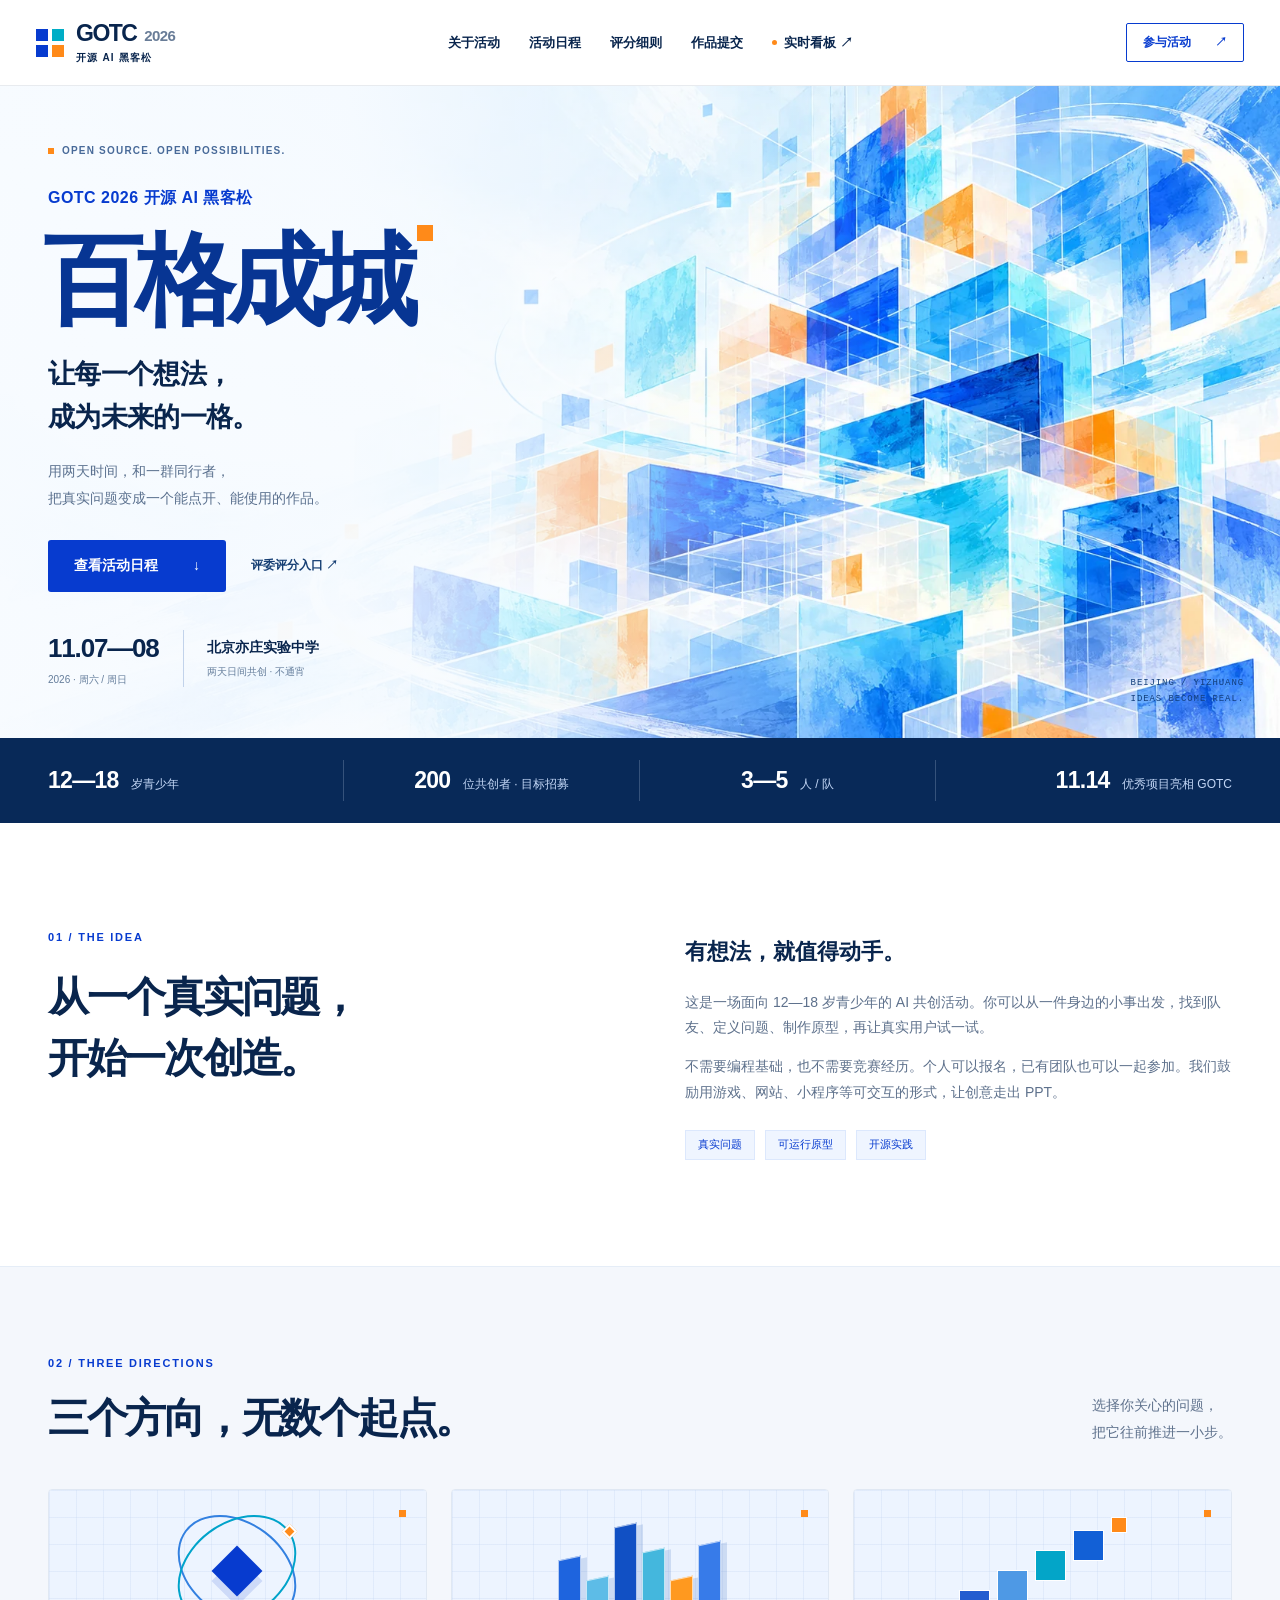
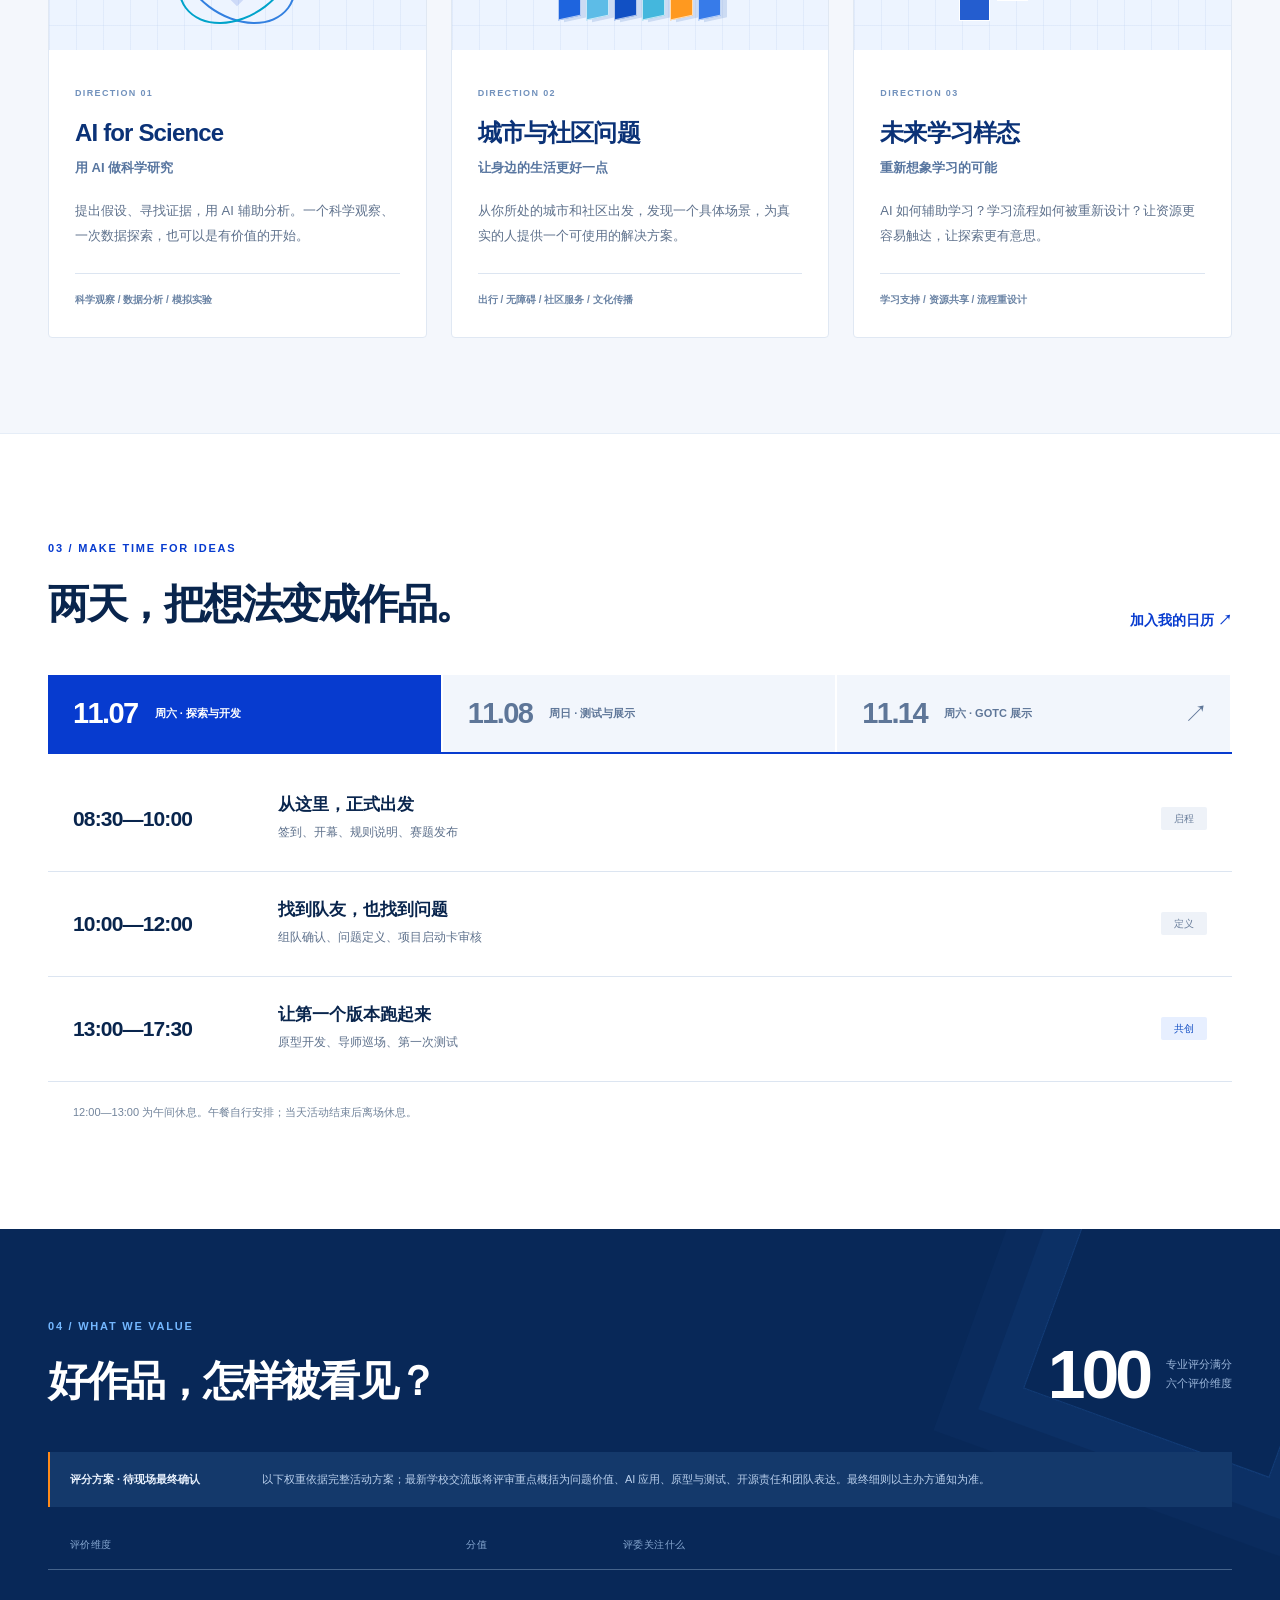
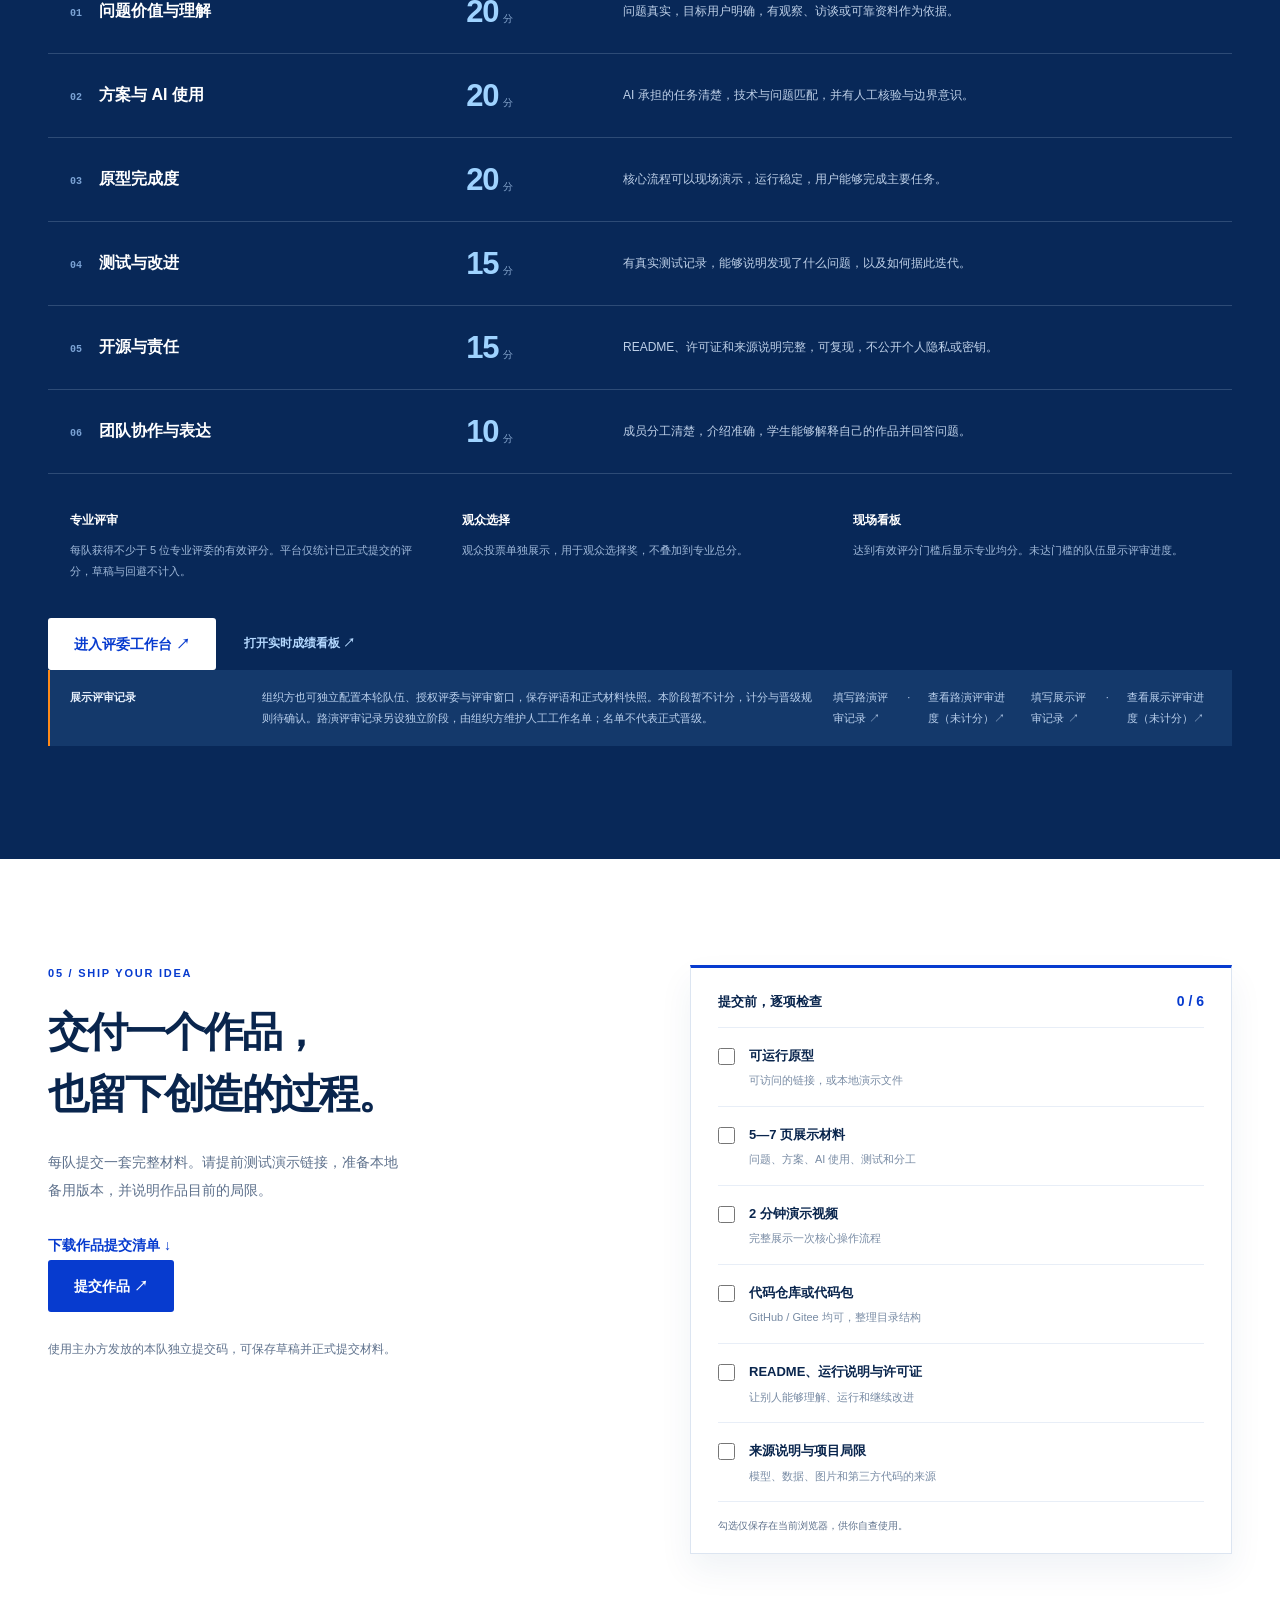
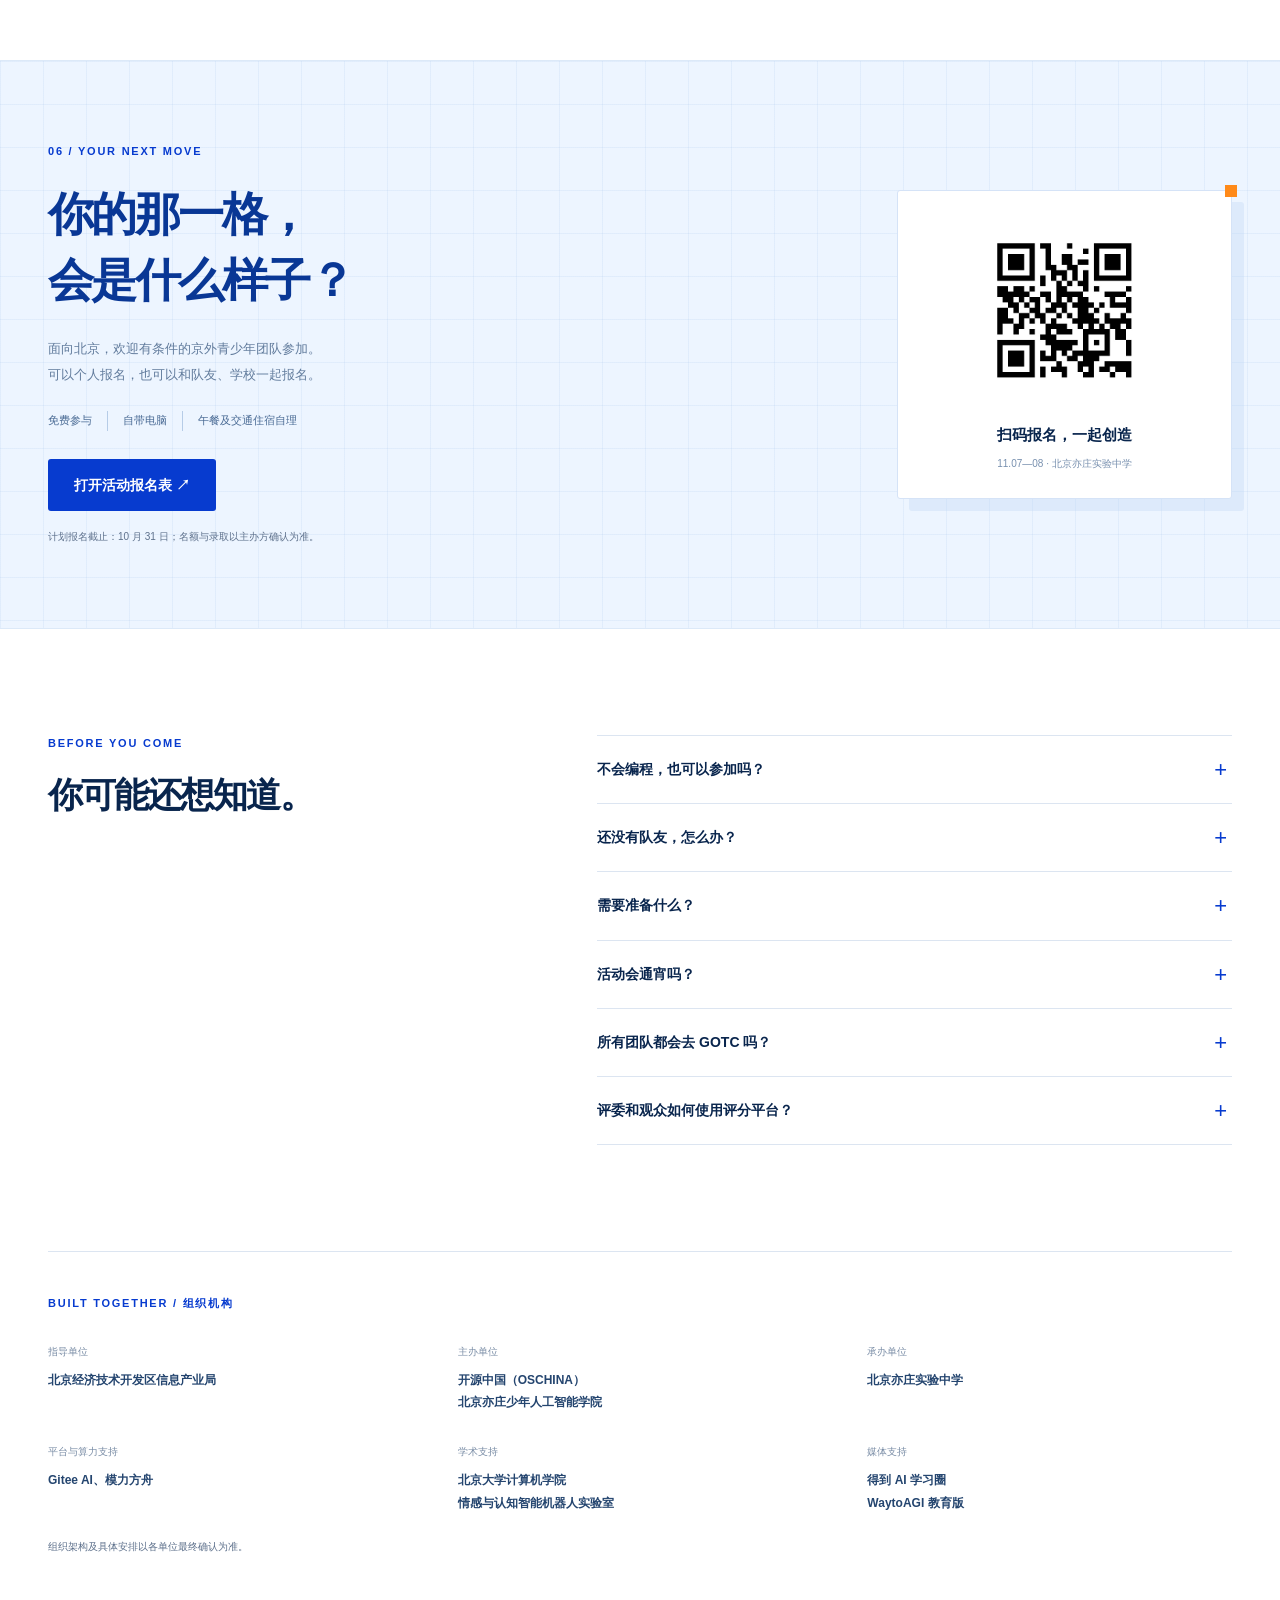
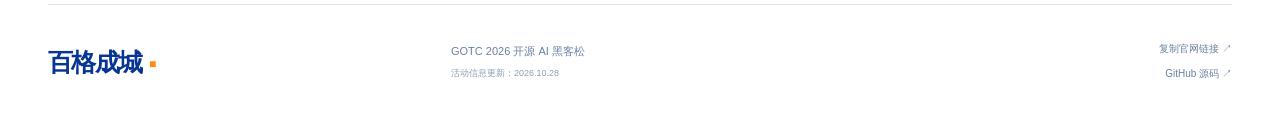
==== commit 044fd375: "将原评分兼容修复整合到独立路演流程" ====
--- a/index.html
+++ b/index.html
@@ -75,7 +75,7 @@
       </div>
       <div class="judging-notes"><p><strong>专业评审</strong>每队获得不少于 5 位专业评委的有效评分。平台仅统计已正式提交的评分，草稿与回避不计入。</p><p><strong>观众选择</strong>观众投票单独展示，用于观众选择奖，不叠加到专业总分。</p><p><strong>现场看板</strong>达到有效评分门槛后显示专业均分。未达门槛的队伍显示评审进度。</p></div>
       <div class="section-bottom"><a class="button primary" href="https://8.141.114.201/gotc/platform.html#judge">进入评委工作台 ↗</a><a class="text-link" href="https://8.141.114.201/gotc/platform.html#board">打开实时成绩看板 ↗</a></div>
-      <p class="rules-notice"><strong>展示评审记录</strong> 组织方也可独立配置本轮队伍、授权评委与评审窗口，保存评语和正式材料快照。本阶段暂不计分，计分与晋级规则待确认。<a href="https://8.141.114.201/gotc/platform.html#judge-exhibition">填写展示评审记录 ↗</a> · <a href="https://8.141.114.201/gotc/platform.html#board-exhibition">查看展示评审进度（未计分）↗</a></p>
+      <p class="rules-notice"><strong>展示评审记录</strong> 组织方也可独立配置本轮队伍、授权评委与评审窗口，保存评语和正式材料快照。本阶段暂不计分，计分与晋级规则待确认。路演评审记录另设独立阶段，由组织方维护人工工作名单；名单不代表正式晋级。<a href="https://8.141.114.201/gotc/platform.html#judge-roadshow">填写路演评审记录 ↗</a> · <a href="https://8.141.114.201/gotc/platform.html#board-roadshow">查看路演评审进度（未计分）↗</a><a href="https://8.141.114.201/gotc/platform.html#judge-exhibition">填写展示评审记录 ↗</a> · <a href="https://8.141.114.201/gotc/platform.html#board-exhibition">查看展示评审进度（未计分）↗</a></p>
     </div></section>
 
     <section class="section wrap submission-section" id="submission"><div class="submission-copy"><p class="eyebrow">05 / SHIP YOUR IDEA</p><h2>交付一个作品，<br>也留下创造的过程。</h2><p>每队提交一套完整材料。请提前测试演示链接，准备本地备用版本，并说明作品目前的局限。</p><a class="text-link" href="downloads/submission-checklist.txt" download>下载作品提交清单 ↓</a><p><a class="button primary" href="https://8.141.114.201/gotc/platform.html#team">提交作品 ↗</a></p><p class="small-note">使用主办方发放的本队独立提交码，可保存草稿并正式提交材料。</p></div><div class="checklist" aria-label="作品提交自查清单"><p class="checklist-heading">提交前，逐项检查 <span id="check-count">0 / 6</span></p><label><input type="checkbox" data-check="prototype"><span><strong>可运行原型</strong><small>可访问的链接，或本地演示文件</small></span></label><label><input type="checkbox" data-check="slides"><span><strong>5—7 页展示材料</strong><small>问题、方案、AI 使用、测试和分工</small></span></label><label><input type="checkbox" data-check="video"><span><strong>2 分钟演示视频</strong><small>完整展示一次核心操作流程</small></span></label><label><input type="checkbox" data-check="code"><span><strong>代码仓库或代码包</strong><small>GitHub / Gitee 均可，整理目录结构</small></span></label><label><input type="checkbox" data-check="readme"><span><strong>README、运行说明与许可证</strong><small>让别人能够理解、运行和继续改进</small></span></label><label><input type="checkbox" data-check="sources"><span><strong>来源说明与项目局限</strong><small>模型、数据、图片和第三方代码的来源</small></span></label><p class="small-note">勾选仅保存在当前浏览器，供你自查使用。</p></div></section>
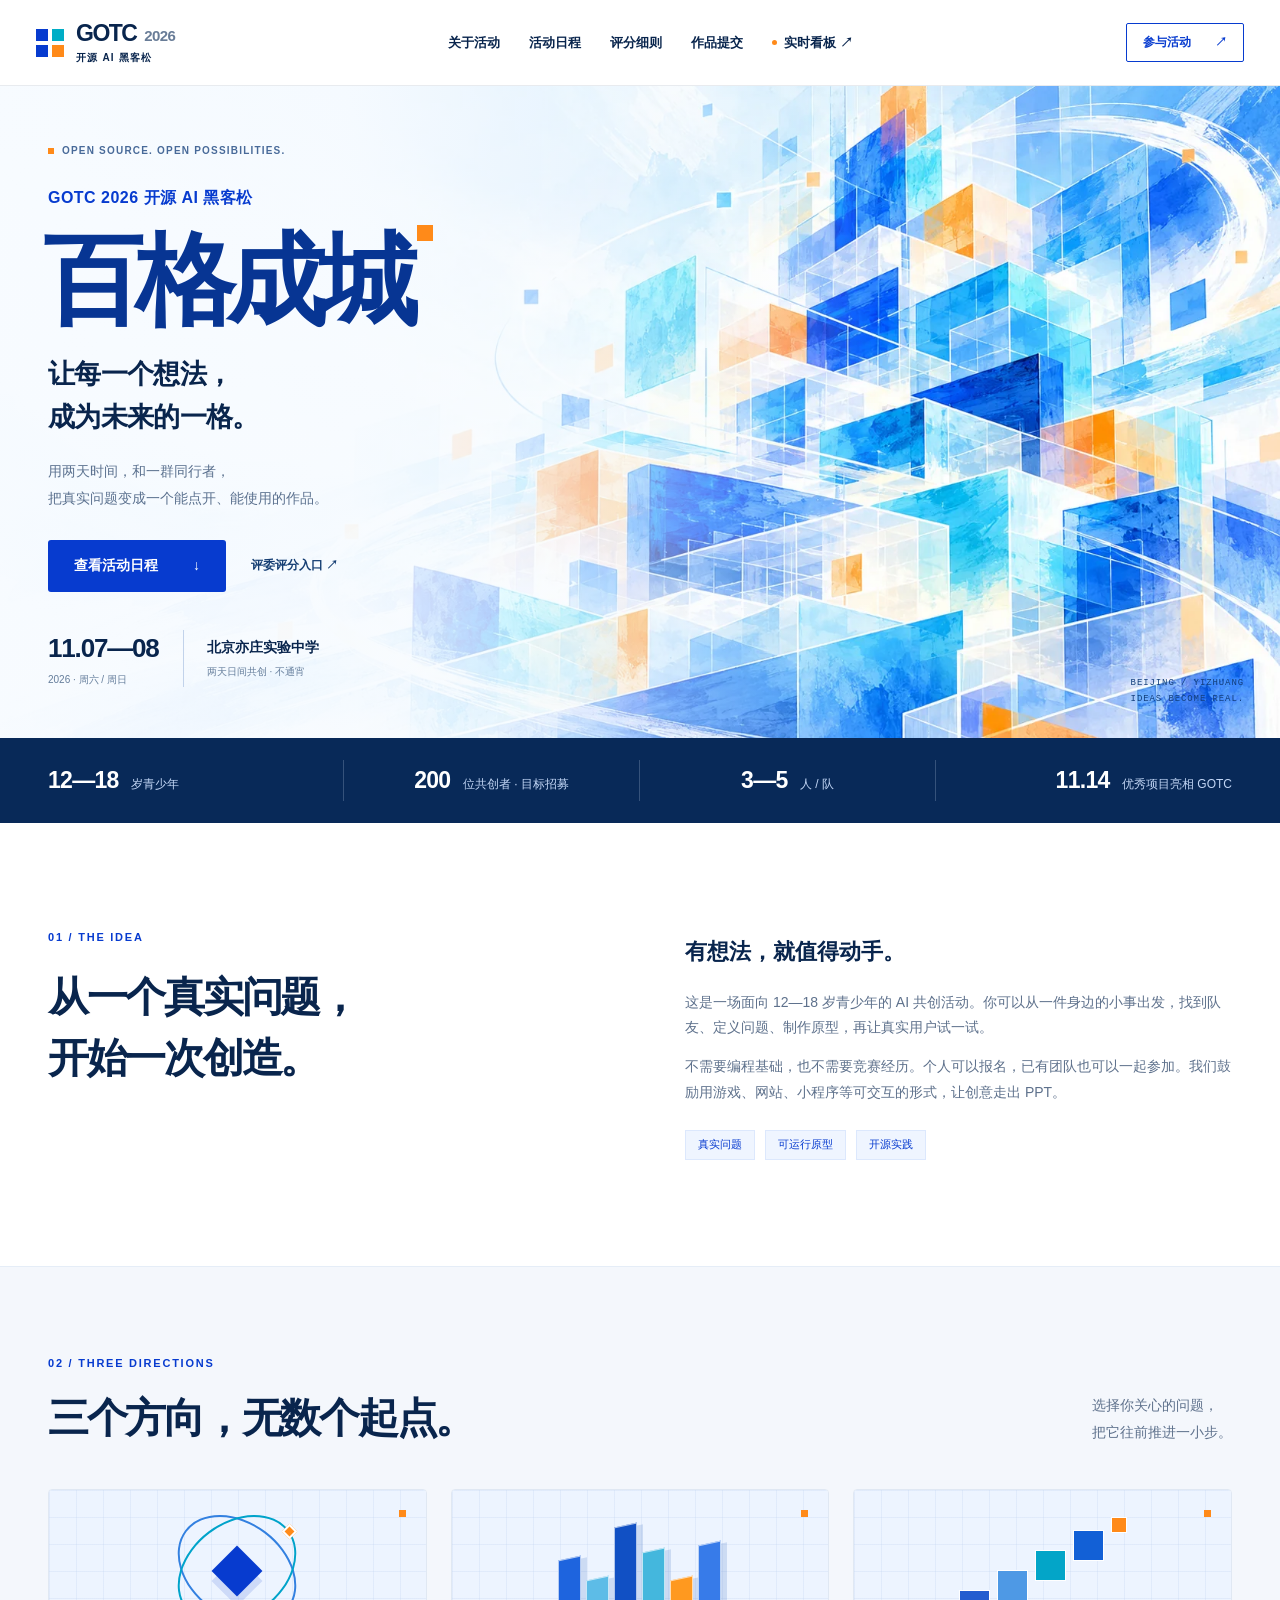
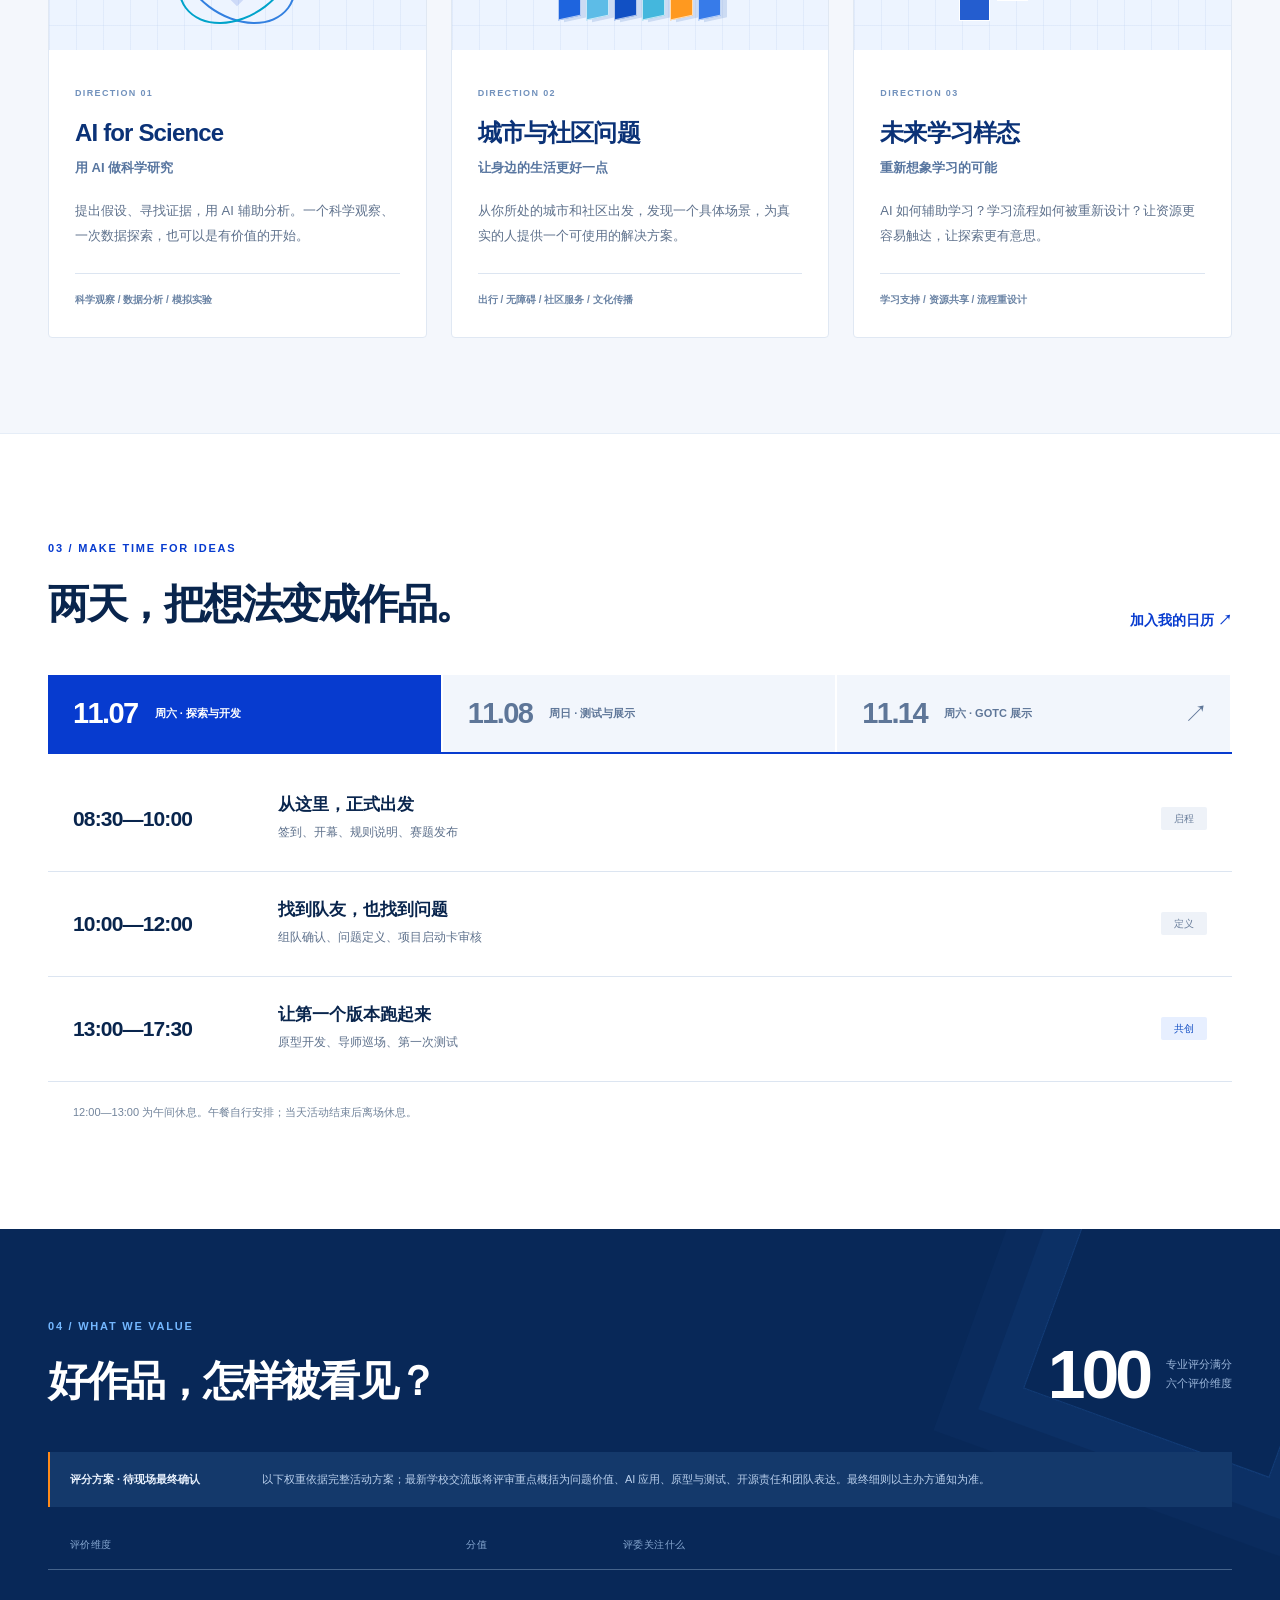
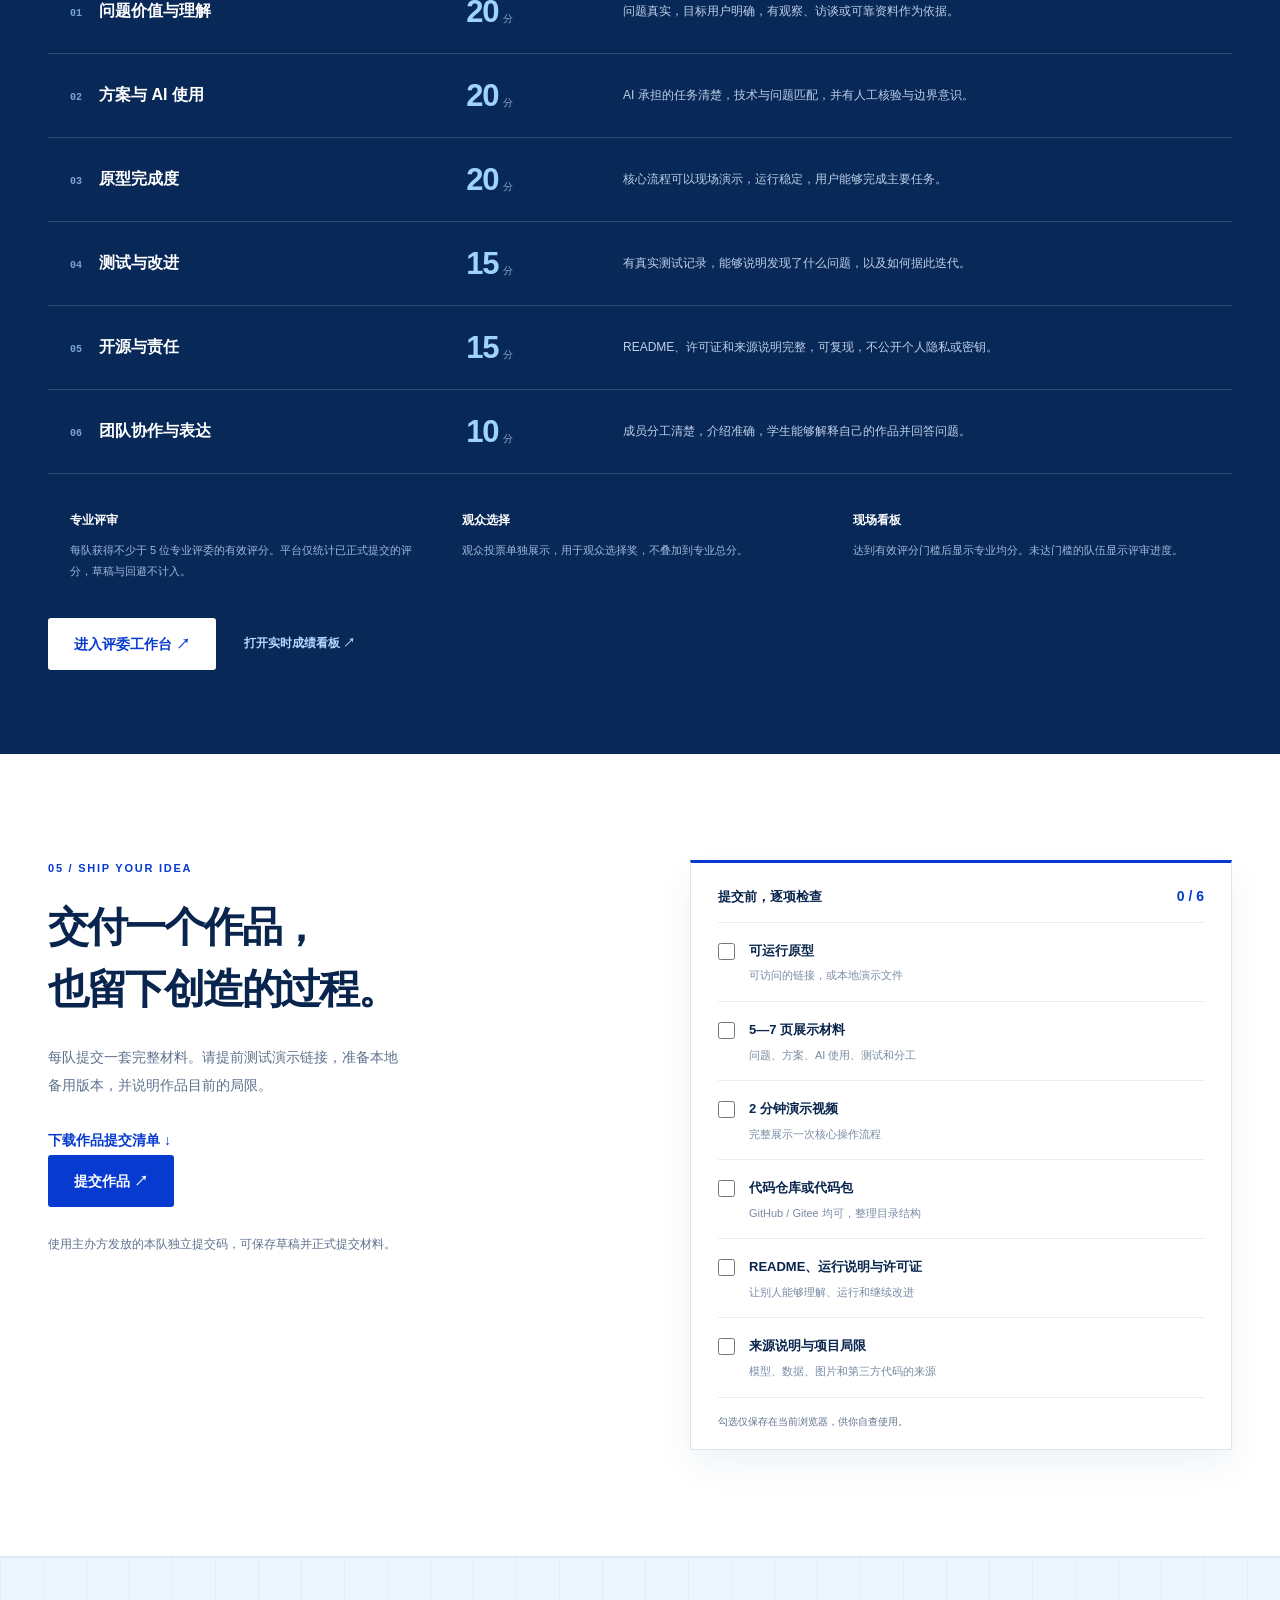
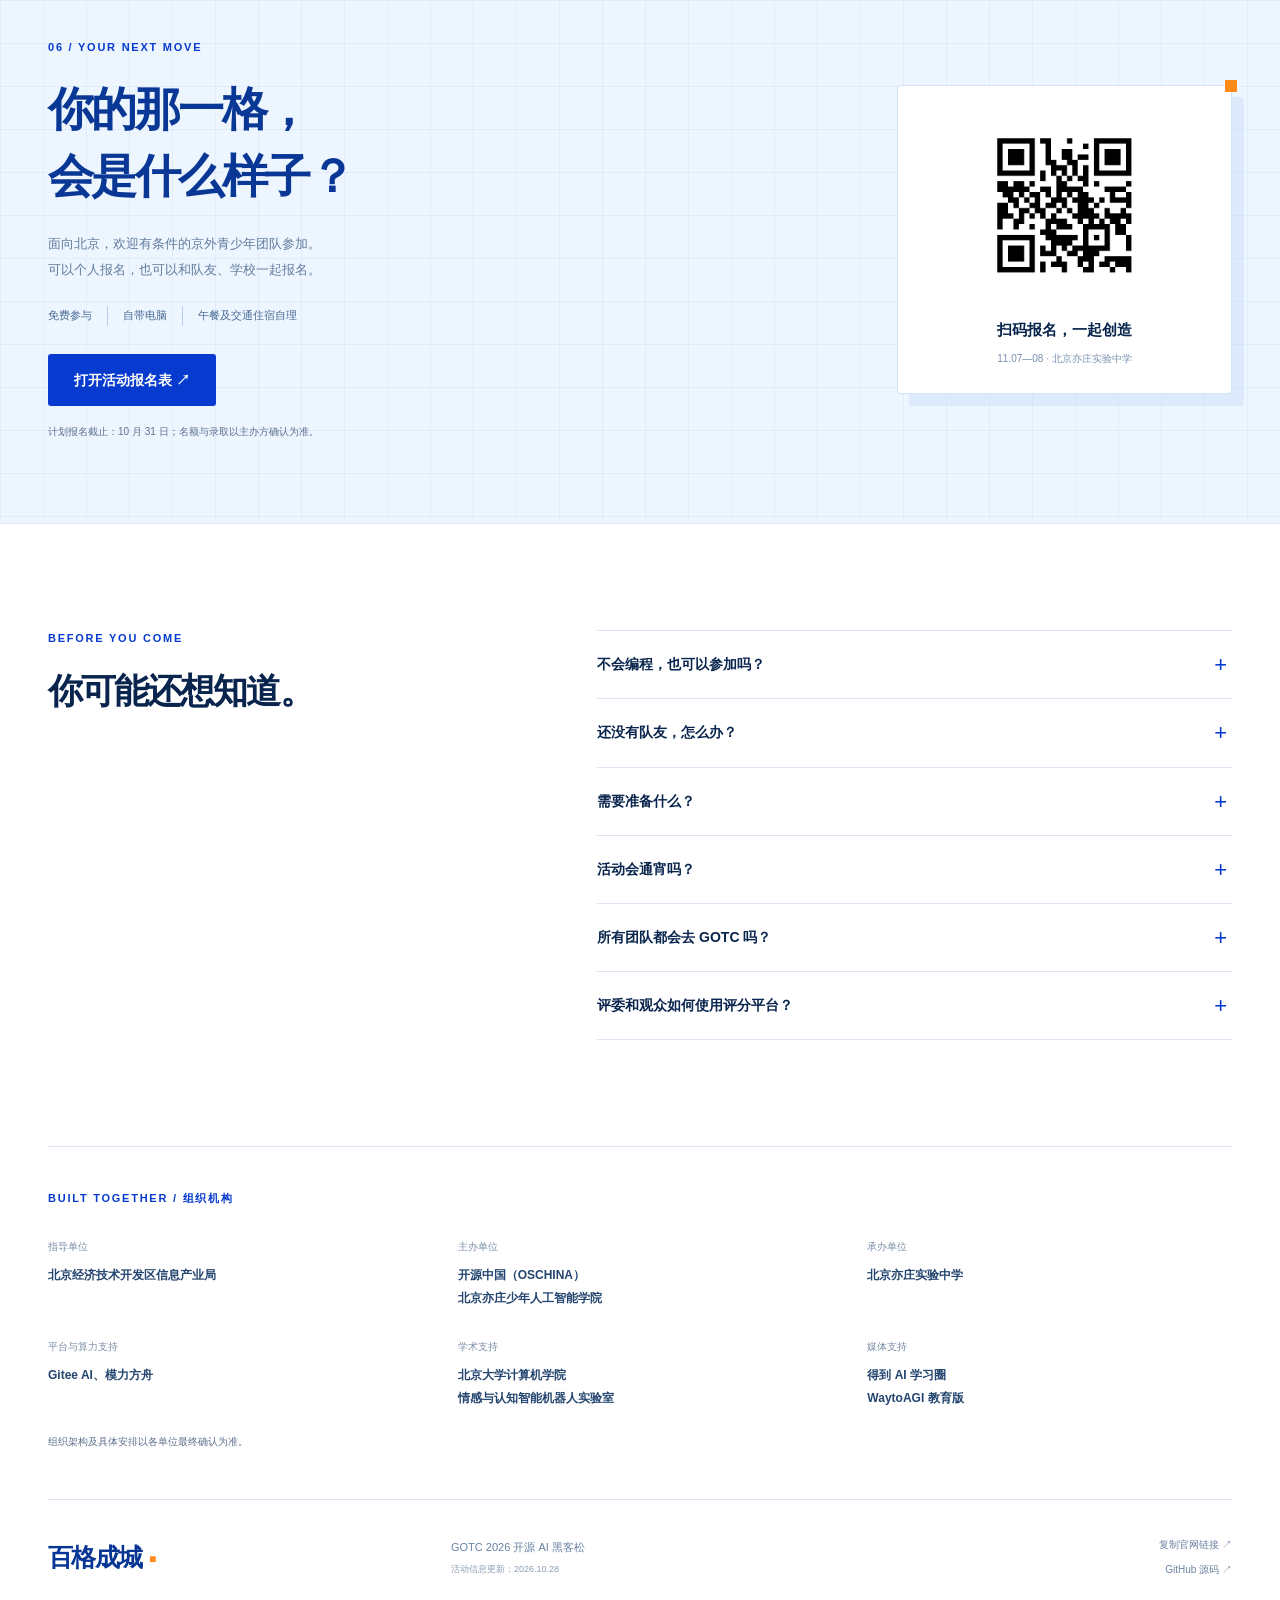
==== commit afb165b6: "Merge pull request #1 from lucasnotfound59/codex/team-project-submissions 新增作品提交功能并完成PR1发布加固" ====
--- a/index.html
+++ b/index.html
@@ -75,14 +75,13 @@
       </div>
       <div class="judging-notes"><p><strong>专业评审</strong>每队获得不少于 5 位专业评委的有效评分。平台仅统计已正式提交的评分，草稿与回避不计入。</p><p><strong>观众选择</strong>观众投票单独展示，用于观众选择奖，不叠加到专业总分。</p><p><strong>现场看板</strong>达到有效评分门槛后显示专业均分。未达门槛的队伍显示评审进度。</p></div>
       <div class="section-bottom"><a class="button primary" href="https://8.141.114.201/gotc/platform.html#judge">进入评委工作台 ↗</a><a class="text-link" href="https://8.141.114.201/gotc/platform.html#board">打开实时成绩看板 ↗</a></div>
-      <p class="rules-notice"><strong>展示评审记录</strong> 组织方也可独立配置本轮队伍、授权评委与评审窗口，保存评语和正式材料快照。本阶段暂不计分，计分与晋级规则待确认。路演评审记录另设独立阶段，由组织方维护人工工作名单；名单不代表正式晋级。<a href="https://8.141.114.201/gotc/platform.html#judge-roadshow">填写路演评审记录 ↗</a> · <a href="https://8.141.114.201/gotc/platform.html#board-roadshow">查看路演评审进度（未计分）↗</a><a href="https://8.141.114.201/gotc/platform.html#judge-exhibition">填写展示评审记录 ↗</a> · <a href="https://8.141.114.201/gotc/platform.html#board-exhibition">查看展示评审进度（未计分）↗</a></p>
     </div></section>
 
     <section class="section wrap submission-section" id="submission"><div class="submission-copy"><p class="eyebrow">05 / SHIP YOUR IDEA</p><h2>交付一个作品，<br>也留下创造的过程。</h2><p>每队提交一套完整材料。请提前测试演示链接，准备本地备用版本，并说明作品目前的局限。</p><a class="text-link" href="downloads/submission-checklist.txt" download>下载作品提交清单 ↓</a><p><a class="button primary" href="https://8.141.114.201/gotc/platform.html#team">提交作品 ↗</a></p><p class="small-note">使用主办方发放的本队独立提交码，可保存草稿并正式提交材料。</p></div><div class="checklist" aria-label="作品提交自查清单"><p class="checklist-heading">提交前，逐项检查 <span id="check-count">0 / 6</span></p><label><input type="checkbox" data-check="prototype"><span><strong>可运行原型</strong><small>可访问的链接，或本地演示文件</small></span></label><label><input type="checkbox" data-check="slides"><span><strong>5—7 页展示材料</strong><small>问题、方案、AI 使用、测试和分工</small></span></label><label><input type="checkbox" data-check="video"><span><strong>2 分钟演示视频</strong><small>完整展示一次核心操作流程</small></span></label><label><input type="checkbox" data-check="code"><span><strong>代码仓库或代码包</strong><small>GitHub / Gitee 均可，整理目录结构</small></span></label><label><input type="checkbox" data-check="readme"><span><strong>README、运行说明与许可证</strong><small>让别人能够理解、运行和继续改进</small></span></label><label><input type="checkbox" data-check="sources"><span><strong>来源说明与项目局限</strong><small>模型、数据、图片和第三方代码的来源</small></span></label><p class="small-note">勾选仅保存在当前浏览器，供你自查使用。</p></div></section>
 
     <section class="join-section" id="join"><div class="wrap join-grid"><div><p class="eyebrow">06 / YOUR NEXT MOVE</p><h2>你的那一格，<br>会是什么样子？</h2><p>面向北京，欢迎有条件的京外青少年团队参加。<br>可以个人报名，也可以和队友、学校一起报名。</p><div class="join-facts"><span>免费参与</span><span>自带电脑</span><span>午餐及交通住宿自理</span></div><a class="button primary" href="https://v.wjx.cn/vm/waliBci.aspx" target="_blank" rel="noopener noreferrer">打开活动报名表 ↗</a><p class="small-note">计划报名截止：10 月 31 日；名额与录取以主办方确认为准。</p></div><div class="qr-card"><img src="assets/registration-qr.jpg" width="220" height="220" alt="活动报名二维码，也可点击左侧按钮打开同一报名表" loading="lazy"><strong>扫码报名，一起创造</strong><span>11.07—08 · 北京亦庄实验中学</span></div></div></section>
 
-    <section class="section wrap faq-section"><div><p class="eyebrow">BEFORE YOU COME</p><h2>你可能还想知道。</h2></div><div class="faq-list"><details><summary>不会编程，也可以参加吗？</summary><p>可以。活动不要求编程基础或竞赛经历。你可以参与问题研究、交互设计、AI 工具使用、用户测试与展示，和队友共同完成原型。</p></details><details><summary>还没有队友，怎么办？</summary><p>可以个人报名，现场会协助组队。每队 3—5 人，也欢迎以团队或学校为单位报名。</p></details><details><summary>需要准备什么？</summary><p>自带电脑与充电器，提前整理你关心的问题和可使用的公开资料。活动提供导师指导及模型 API、算力等支持，具体接入方式现场说明。午餐、交通及住宿自行安排。</p></details><details><summary>活动会通宵吗？</summary><p>不会。两天均为日间活动。未成年人须履行监护人知情同意及签到签退要求，京外团队建议由学校或机构组织并安排成人领队。</p></details><details><summary>所有团队都会去 GOTC 吗？</summary><p>黑客松优秀项目与公开征集项目共同参加遴选。入选项目应能稳定演示，完成开源与来源说明，并由青少年承担主要创作和讲解任务。具体名额与会场安排另行通知。</p></details><details><summary>评委和观众如何使用评分平台？</summary><p>专业评委使用主办方提供的登录码，按分配的身份登录，可保存草稿、正式提交、修改评分或回避。观众使用独立观众码投票。成绩看板公开展示汇总数据，不显示评委身份、单份评分或评语。展示评审记录另有独立入口，其进度暂不计分。</p></details></div></section>
+    <section class="section wrap faq-section"><div><p class="eyebrow">BEFORE YOU COME</p><h2>你可能还想知道。</h2></div><div class="faq-list"><details><summary>不会编程，也可以参加吗？</summary><p>可以。活动不要求编程基础或竞赛经历。你可以参与问题研究、交互设计、AI 工具使用、用户测试与展示，和队友共同完成原型。</p></details><details><summary>还没有队友，怎么办？</summary><p>可以个人报名，现场会协助组队。每队 3—5 人，也欢迎以团队或学校为单位报名。</p></details><details><summary>需要准备什么？</summary><p>自带电脑与充电器，提前整理你关心的问题和可使用的公开资料。活动提供导师指导及模型 API、算力等支持，具体接入方式现场说明。午餐、交通及住宿自行安排。</p></details><details><summary>活动会通宵吗？</summary><p>不会。两天均为日间活动。未成年人须履行监护人知情同意及签到签退要求，京外团队建议由学校或机构组织并安排成人领队。</p></details><details><summary>所有团队都会去 GOTC 吗？</summary><p>黑客松优秀项目与公开征集项目共同参加遴选。入选项目应能稳定演示，完成开源与来源说明，并由青少年承担主要创作和讲解任务。具体名额与会场安排另行通知。</p></details><details><summary>评委和观众如何使用评分平台？</summary><p>专业评委使用主办方提供的登录码，按分配的身份登录，可保存草稿、正式提交、修改评分或回避。观众使用独立观众码投票。实时看板公开展示汇总数据，不显示评委身份、单份评分或评语。</p></details></div></section>
 
     <section class="organizers wrap"><p class="eyebrow">BUILT TOGETHER / 组织机构</p><dl><div><dt>指导单位</dt><dd>北京经济技术开发区信息产业局</dd></div><div><dt>主办单位</dt><dd>开源中国（OSCHINA）<br>北京亦庄少年人工智能学院</dd></div><div><dt>承办单位</dt><dd>北京亦庄实验中学</dd></div><div><dt>平台与算力支持</dt><dd>Gitee AI、模力方舟</dd></div><div><dt>学术支持</dt><dd>北京大学计算机学院<br>情感与认知智能机器人实验室</dd></div><div><dt>媒体支持</dt><dd>得到 AI 学习圈<br>WaytoAGI 教育版</dd></div></dl><p class="small-note">组织架构及具体安排以各单位最终确认为准。</p></section>
   </main>
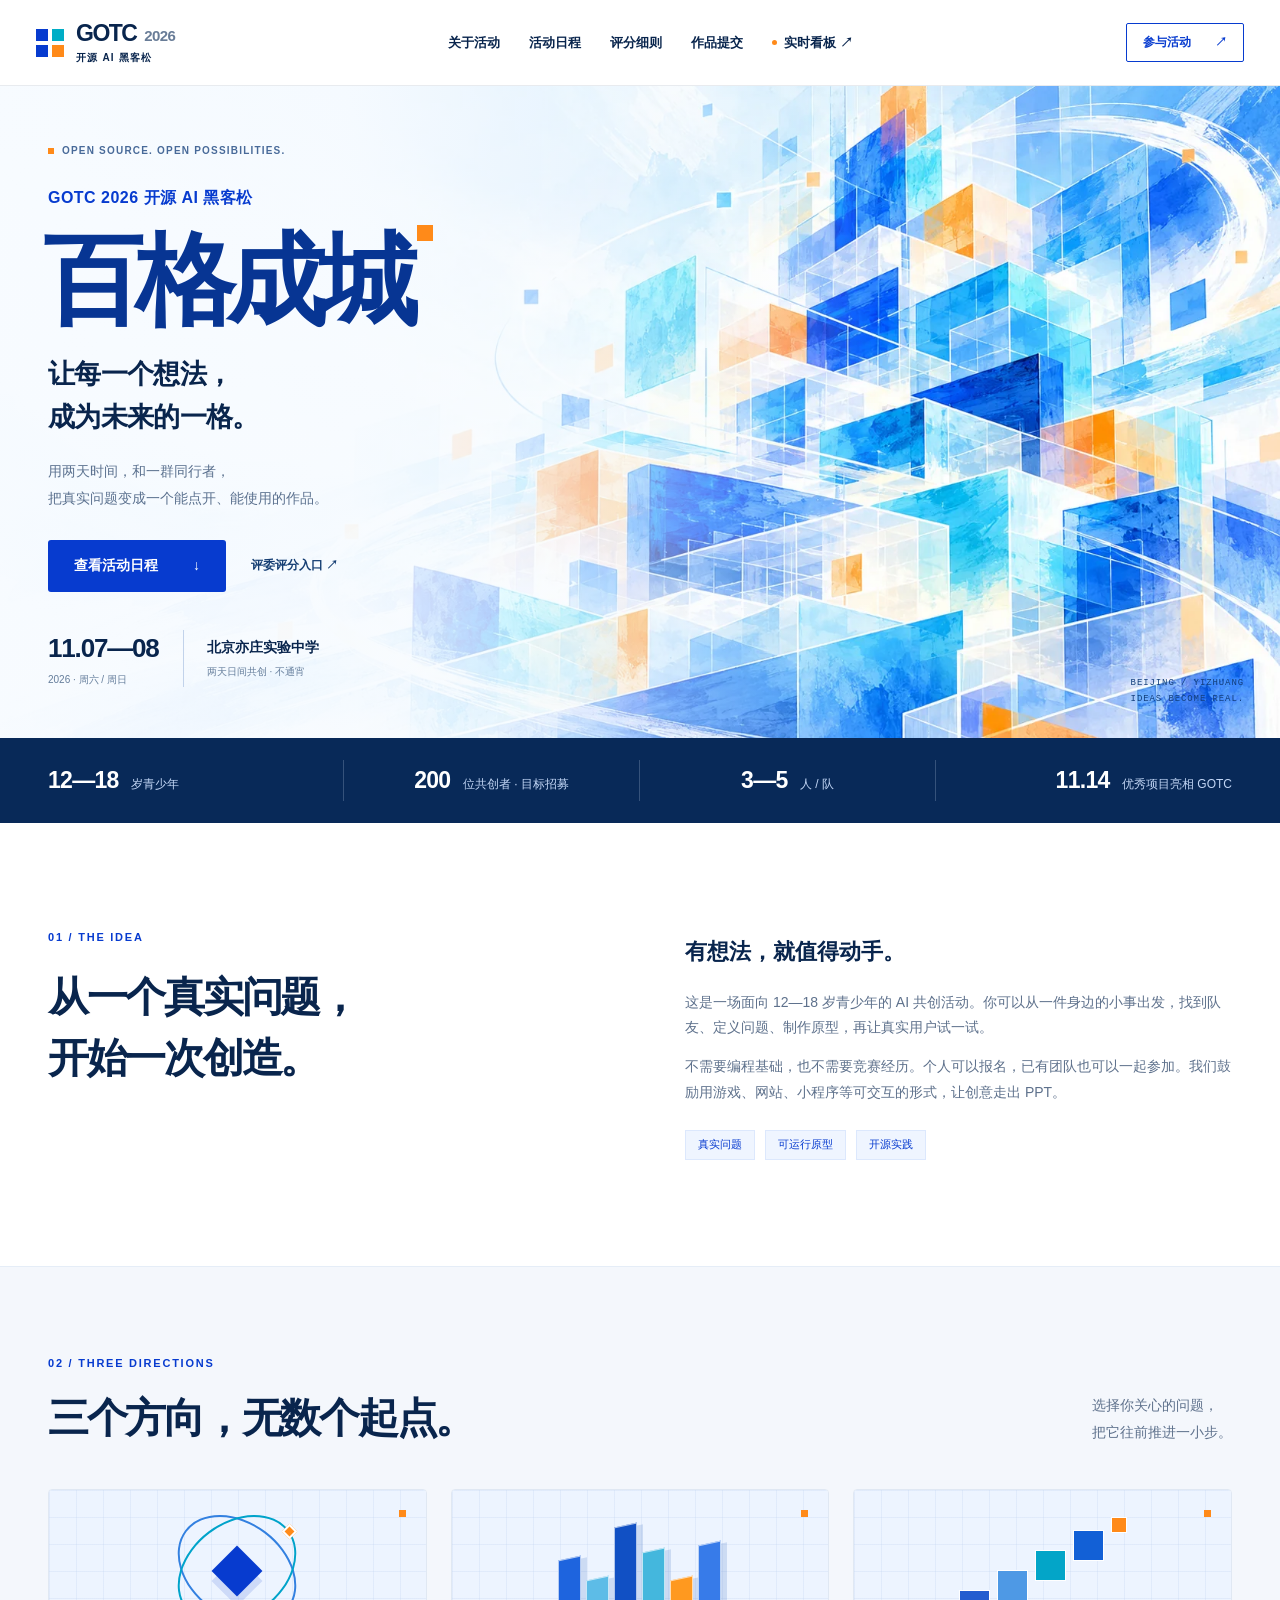
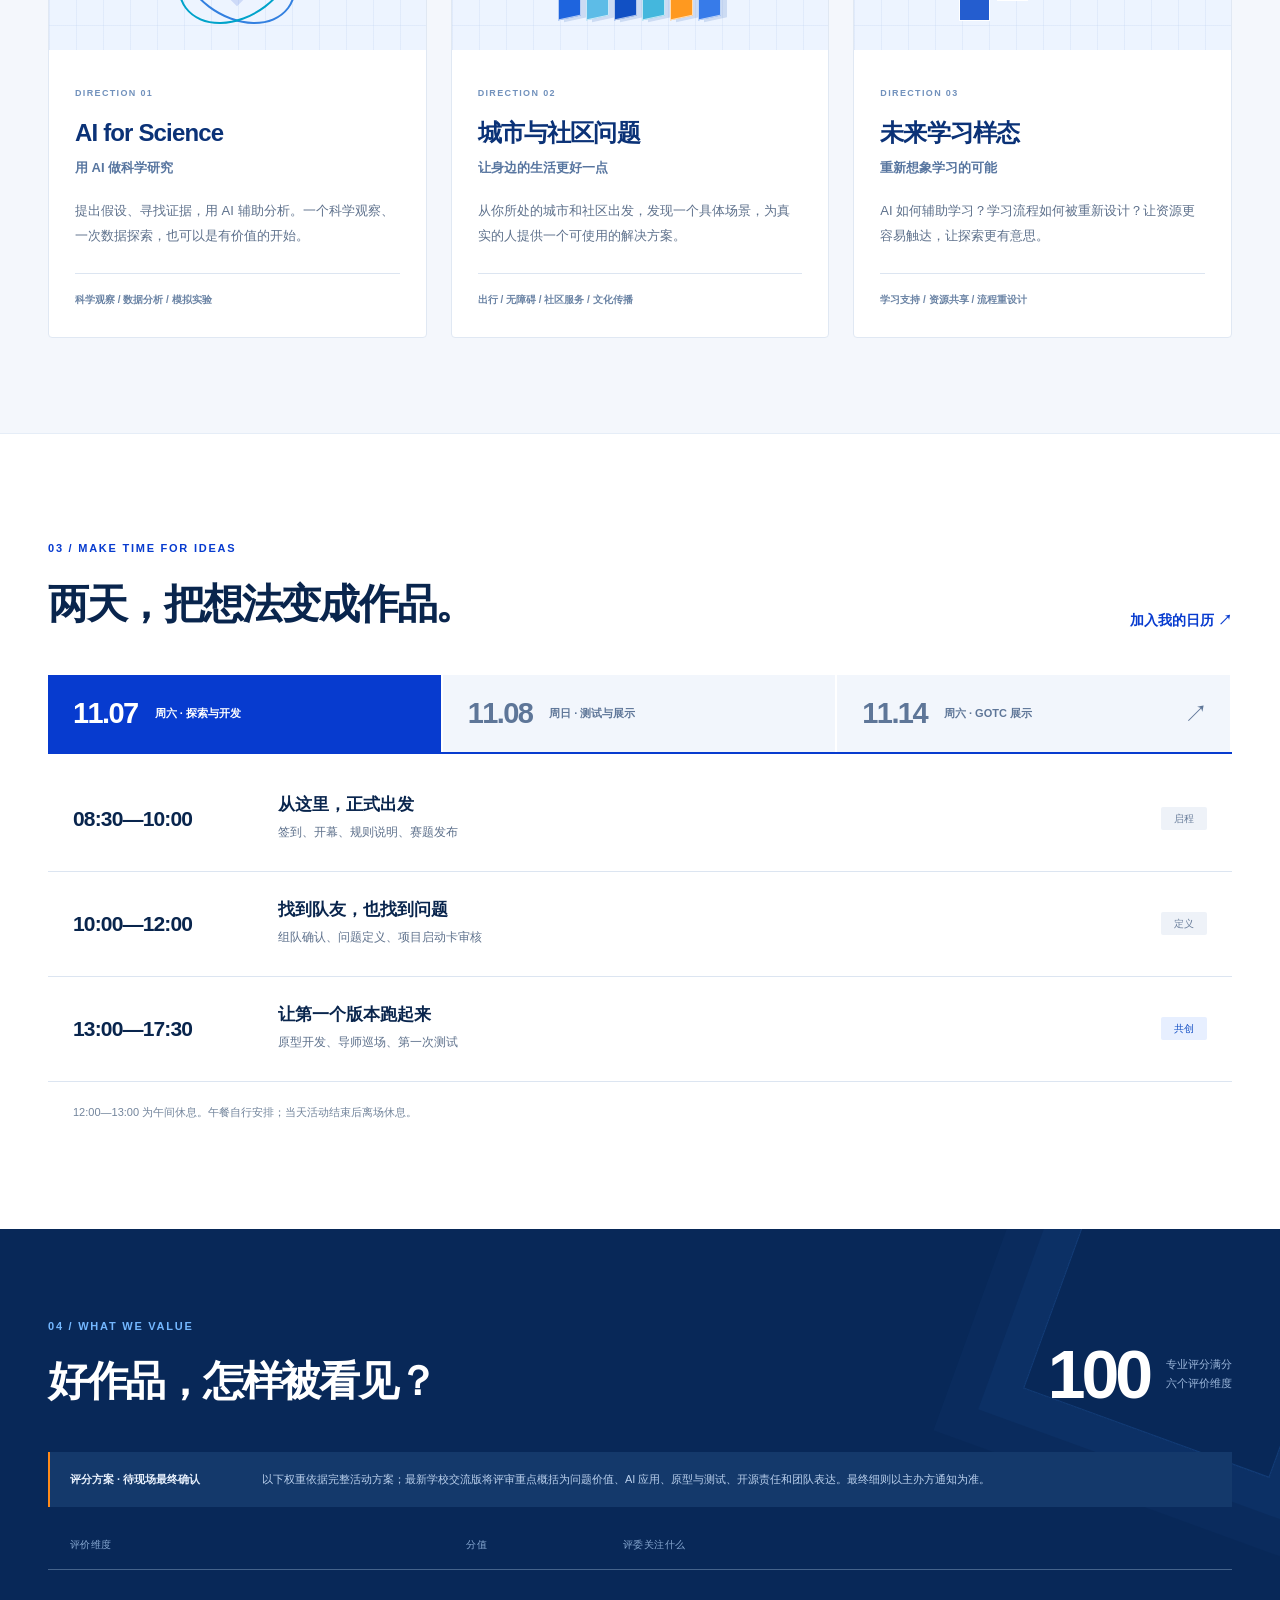
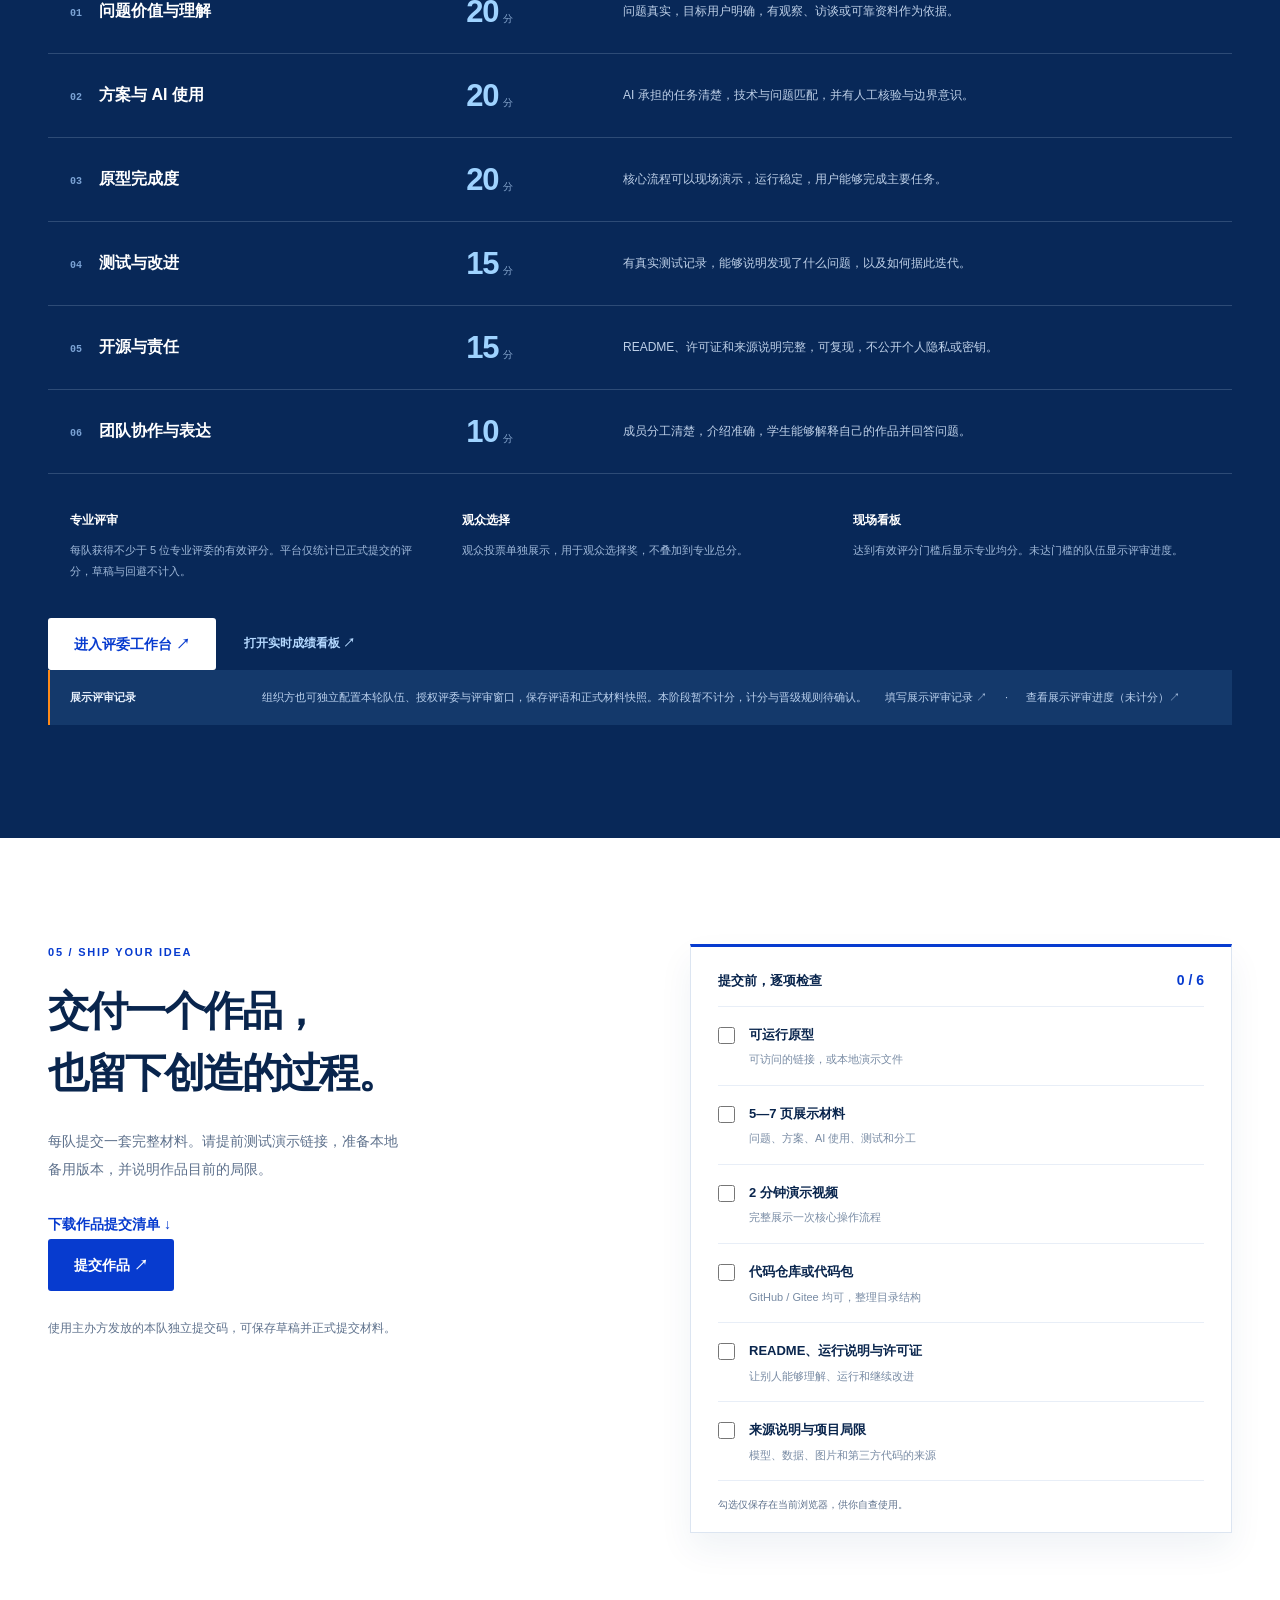
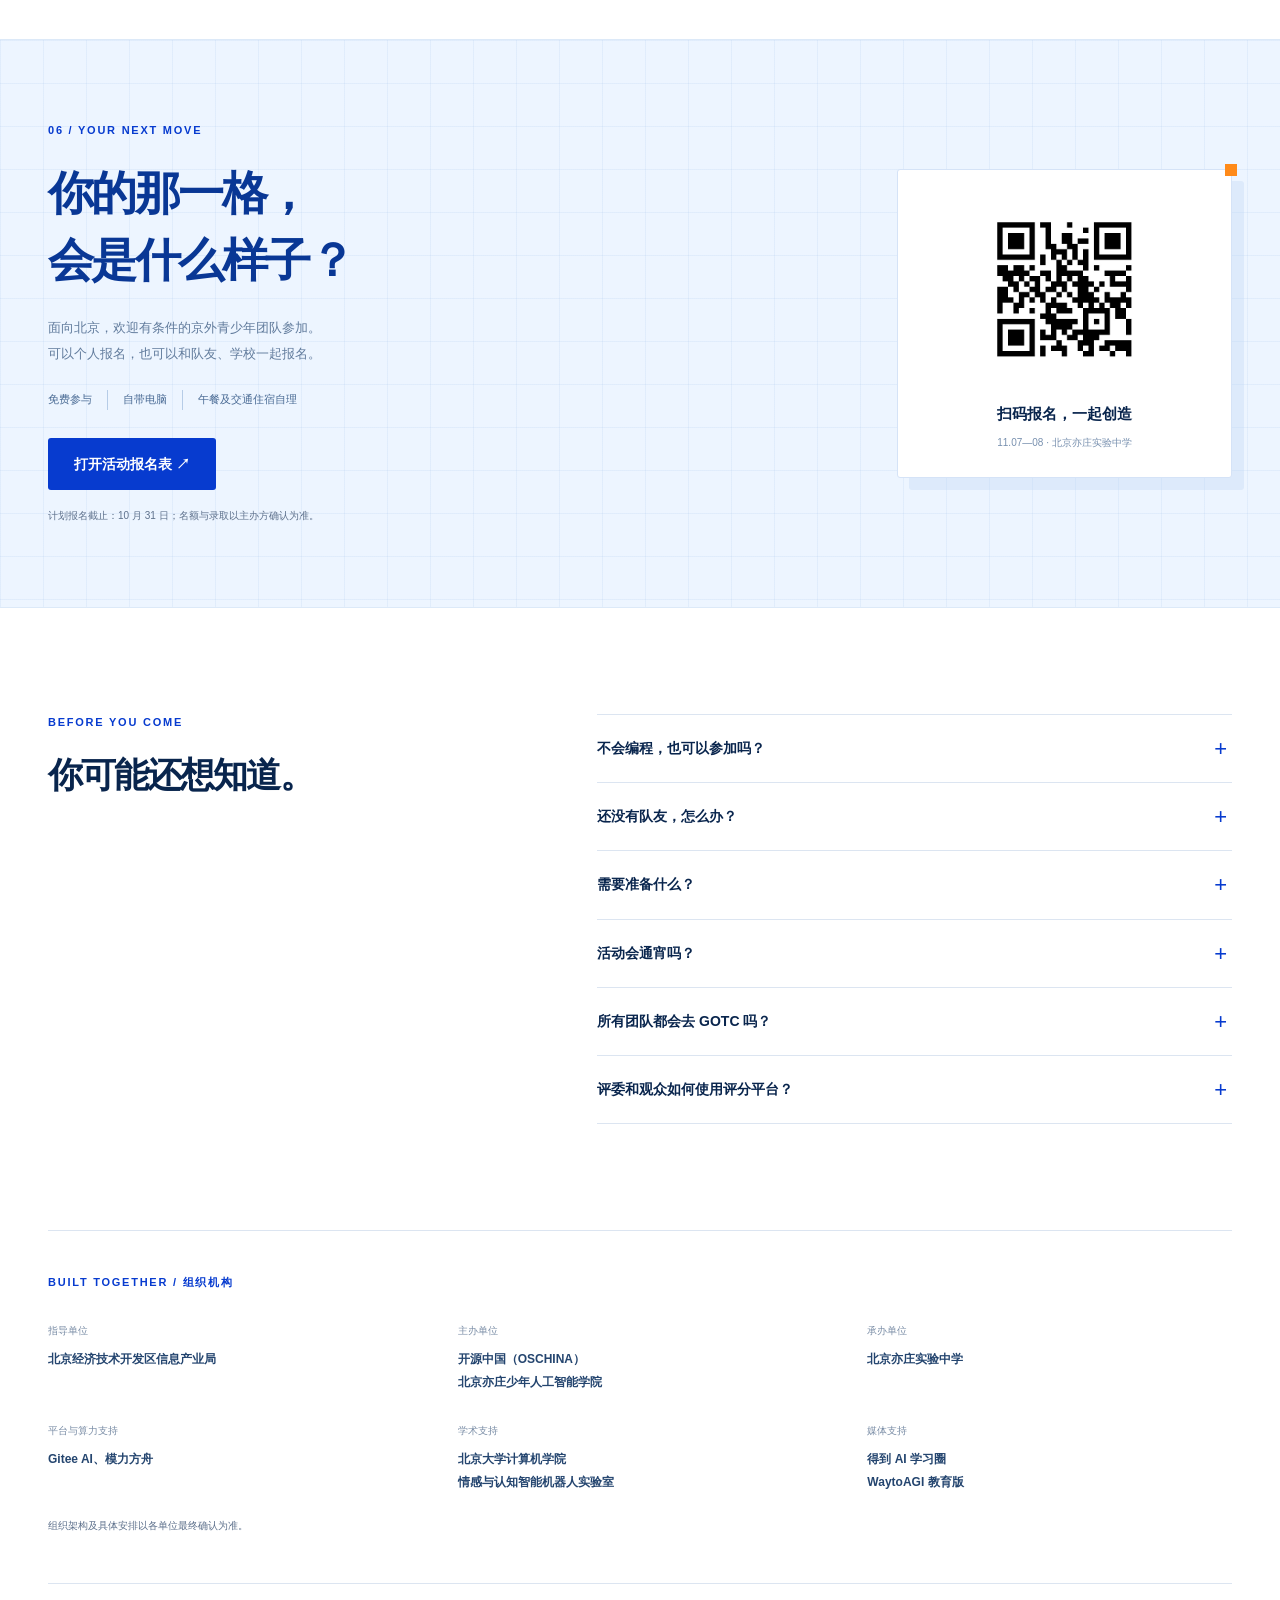
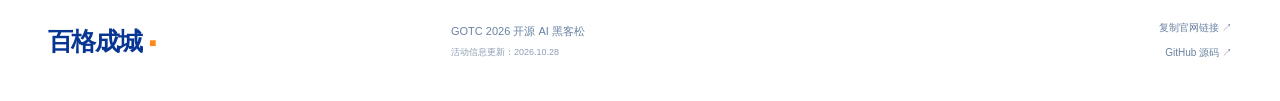
==== commit 342aa861: "Merge pull request #2 from lucasnotfound59/codex/exhibition-scoring-framework 保留原评分和成绩看板，新增独立展示评审记录" ====
--- a/index.html
+++ b/index.html
@@ -75,13 +75,14 @@
       </div>
       <div class="judging-notes"><p><strong>专业评审</strong>每队获得不少于 5 位专业评委的有效评分。平台仅统计已正式提交的评分，草稿与回避不计入。</p><p><strong>观众选择</strong>观众投票单独展示，用于观众选择奖，不叠加到专业总分。</p><p><strong>现场看板</strong>达到有效评分门槛后显示专业均分。未达门槛的队伍显示评审进度。</p></div>
       <div class="section-bottom"><a class="button primary" href="https://8.141.114.201/gotc/platform.html#judge">进入评委工作台 ↗</a><a class="text-link" href="https://8.141.114.201/gotc/platform.html#board">打开实时成绩看板 ↗</a></div>
+      <p class="rules-notice"><strong>展示评审记录</strong> 组织方也可独立配置本轮队伍、授权评委与评审窗口，保存评语和正式材料快照。本阶段暂不计分，计分与晋级规则待确认。<a href="https://8.141.114.201/gotc/platform.html#judge-exhibition">填写展示评审记录 ↗</a> · <a href="https://8.141.114.201/gotc/platform.html#board-exhibition">查看展示评审进度（未计分）↗</a></p>
     </div></section>
 
     <section class="section wrap submission-section" id="submission"><div class="submission-copy"><p class="eyebrow">05 / SHIP YOUR IDEA</p><h2>交付一个作品，<br>也留下创造的过程。</h2><p>每队提交一套完整材料。请提前测试演示链接，准备本地备用版本，并说明作品目前的局限。</p><a class="text-link" href="downloads/submission-checklist.txt" download>下载作品提交清单 ↓</a><p><a class="button primary" href="https://8.141.114.201/gotc/platform.html#team">提交作品 ↗</a></p><p class="small-note">使用主办方发放的本队独立提交码，可保存草稿并正式提交材料。</p></div><div class="checklist" aria-label="作品提交自查清单"><p class="checklist-heading">提交前，逐项检查 <span id="check-count">0 / 6</span></p><label><input type="checkbox" data-check="prototype"><span><strong>可运行原型</strong><small>可访问的链接，或本地演示文件</small></span></label><label><input type="checkbox" data-check="slides"><span><strong>5—7 页展示材料</strong><small>问题、方案、AI 使用、测试和分工</small></span></label><label><input type="checkbox" data-check="video"><span><strong>2 分钟演示视频</strong><small>完整展示一次核心操作流程</small></span></label><label><input type="checkbox" data-check="code"><span><strong>代码仓库或代码包</strong><small>GitHub / Gitee 均可，整理目录结构</small></span></label><label><input type="checkbox" data-check="readme"><span><strong>README、运行说明与许可证</strong><small>让别人能够理解、运行和继续改进</small></span></label><label><input type="checkbox" data-check="sources"><span><strong>来源说明与项目局限</strong><small>模型、数据、图片和第三方代码的来源</small></span></label><p class="small-note">勾选仅保存在当前浏览器，供你自查使用。</p></div></section>
 
     <section class="join-section" id="join"><div class="wrap join-grid"><div><p class="eyebrow">06 / YOUR NEXT MOVE</p><h2>你的那一格，<br>会是什么样子？</h2><p>面向北京，欢迎有条件的京外青少年团队参加。<br>可以个人报名，也可以和队友、学校一起报名。</p><div class="join-facts"><span>免费参与</span><span>自带电脑</span><span>午餐及交通住宿自理</span></div><a class="button primary" href="https://v.wjx.cn/vm/waliBci.aspx" target="_blank" rel="noopener noreferrer">打开活动报名表 ↗</a><p class="small-note">计划报名截止：10 月 31 日；名额与录取以主办方确认为准。</p></div><div class="qr-card"><img src="assets/registration-qr.jpg" width="220" height="220" alt="活动报名二维码，也可点击左侧按钮打开同一报名表" loading="lazy"><strong>扫码报名，一起创造</strong><span>11.07—08 · 北京亦庄实验中学</span></div></div></section>
 
-    <section class="section wrap faq-section"><div><p class="eyebrow">BEFORE YOU COME</p><h2>你可能还想知道。</h2></div><div class="faq-list"><details><summary>不会编程，也可以参加吗？</summary><p>可以。活动不要求编程基础或竞赛经历。你可以参与问题研究、交互设计、AI 工具使用、用户测试与展示，和队友共同完成原型。</p></details><details><summary>还没有队友，怎么办？</summary><p>可以个人报名，现场会协助组队。每队 3—5 人，也欢迎以团队或学校为单位报名。</p></details><details><summary>需要准备什么？</summary><p>自带电脑与充电器，提前整理你关心的问题和可使用的公开资料。活动提供导师指导及模型 API、算力等支持，具体接入方式现场说明。午餐、交通及住宿自行安排。</p></details><details><summary>活动会通宵吗？</summary><p>不会。两天均为日间活动。未成年人须履行监护人知情同意及签到签退要求，京外团队建议由学校或机构组织并安排成人领队。</p></details><details><summary>所有团队都会去 GOTC 吗？</summary><p>黑客松优秀项目与公开征集项目共同参加遴选。入选项目应能稳定演示，完成开源与来源说明，并由青少年承担主要创作和讲解任务。具体名额与会场安排另行通知。</p></details><details><summary>评委和观众如何使用评分平台？</summary><p>专业评委使用主办方提供的登录码，按分配的身份登录，可保存草稿、正式提交、修改评分或回避。观众使用独立观众码投票。实时看板公开展示汇总数据，不显示评委身份、单份评分或评语。</p></details></div></section>
+    <section class="section wrap faq-section"><div><p class="eyebrow">BEFORE YOU COME</p><h2>你可能还想知道。</h2></div><div class="faq-list"><details><summary>不会编程，也可以参加吗？</summary><p>可以。活动不要求编程基础或竞赛经历。你可以参与问题研究、交互设计、AI 工具使用、用户测试与展示，和队友共同完成原型。</p></details><details><summary>还没有队友，怎么办？</summary><p>可以个人报名，现场会协助组队。每队 3—5 人，也欢迎以团队或学校为单位报名。</p></details><details><summary>需要准备什么？</summary><p>自带电脑与充电器，提前整理你关心的问题和可使用的公开资料。活动提供导师指导及模型 API、算力等支持，具体接入方式现场说明。午餐、交通及住宿自行安排。</p></details><details><summary>活动会通宵吗？</summary><p>不会。两天均为日间活动。未成年人须履行监护人知情同意及签到签退要求，京外团队建议由学校或机构组织并安排成人领队。</p></details><details><summary>所有团队都会去 GOTC 吗？</summary><p>黑客松优秀项目与公开征集项目共同参加遴选。入选项目应能稳定演示，完成开源与来源说明，并由青少年承担主要创作和讲解任务。具体名额与会场安排另行通知。</p></details><details><summary>评委和观众如何使用评分平台？</summary><p>专业评委使用主办方提供的登录码，按分配的身份登录，可保存草稿、正式提交、修改评分或回避。观众使用独立观众码投票。成绩看板公开展示汇总数据，不显示评委身份、单份评分或评语。展示评审记录另有独立入口，其进度暂不计分。</p></details></div></section>
 
     <section class="organizers wrap"><p class="eyebrow">BUILT TOGETHER / 组织机构</p><dl><div><dt>指导单位</dt><dd>北京经济技术开发区信息产业局</dd></div><div><dt>主办单位</dt><dd>开源中国（OSCHINA）<br>北京亦庄少年人工智能学院</dd></div><div><dt>承办单位</dt><dd>北京亦庄实验中学</dd></div><div><dt>平台与算力支持</dt><dd>Gitee AI、模力方舟</dd></div><div><dt>学术支持</dt><dd>北京大学计算机学院<br>情感与认知智能机器人实验室</dd></div><div><dt>媒体支持</dt><dd>得到 AI 学习圈<br>WaytoAGI 教育版</dd></div></dl><p class="small-note">组织架构及具体安排以各单位最终确认为准。</p></section>
   </main>
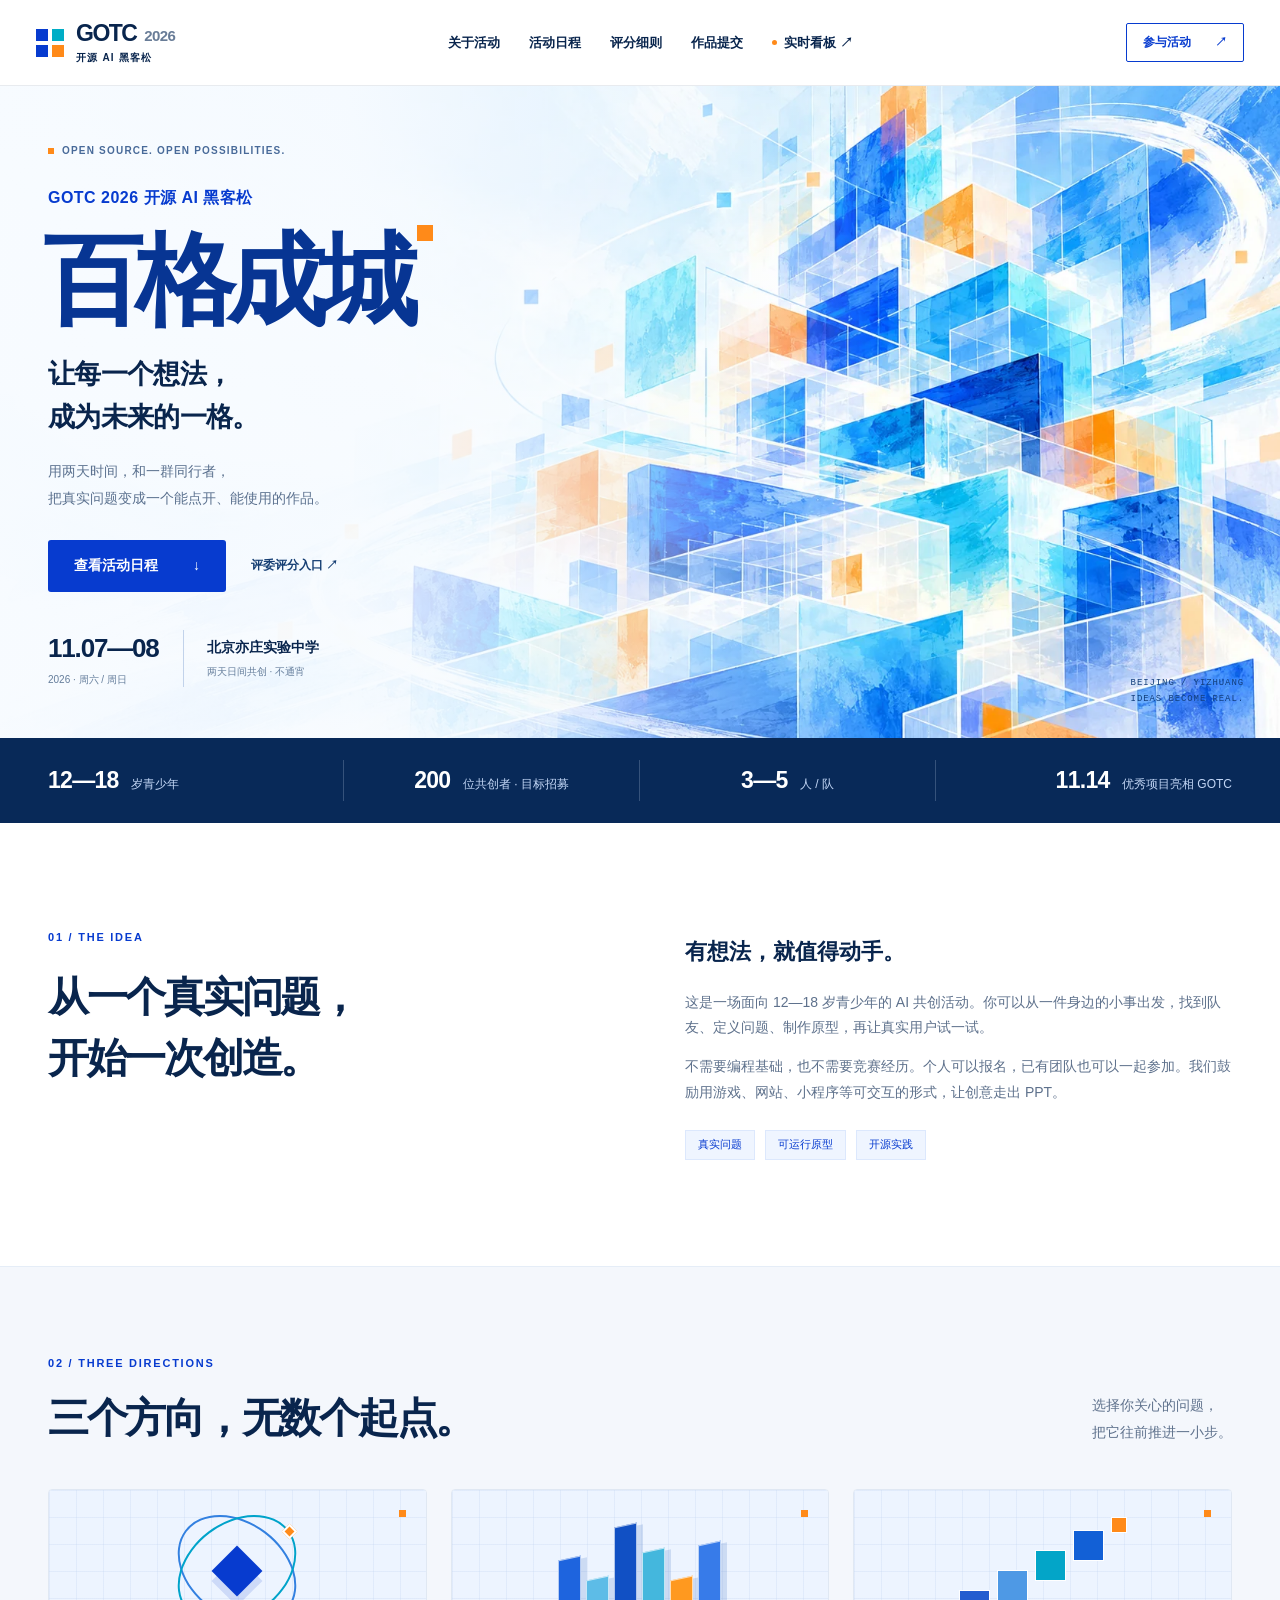
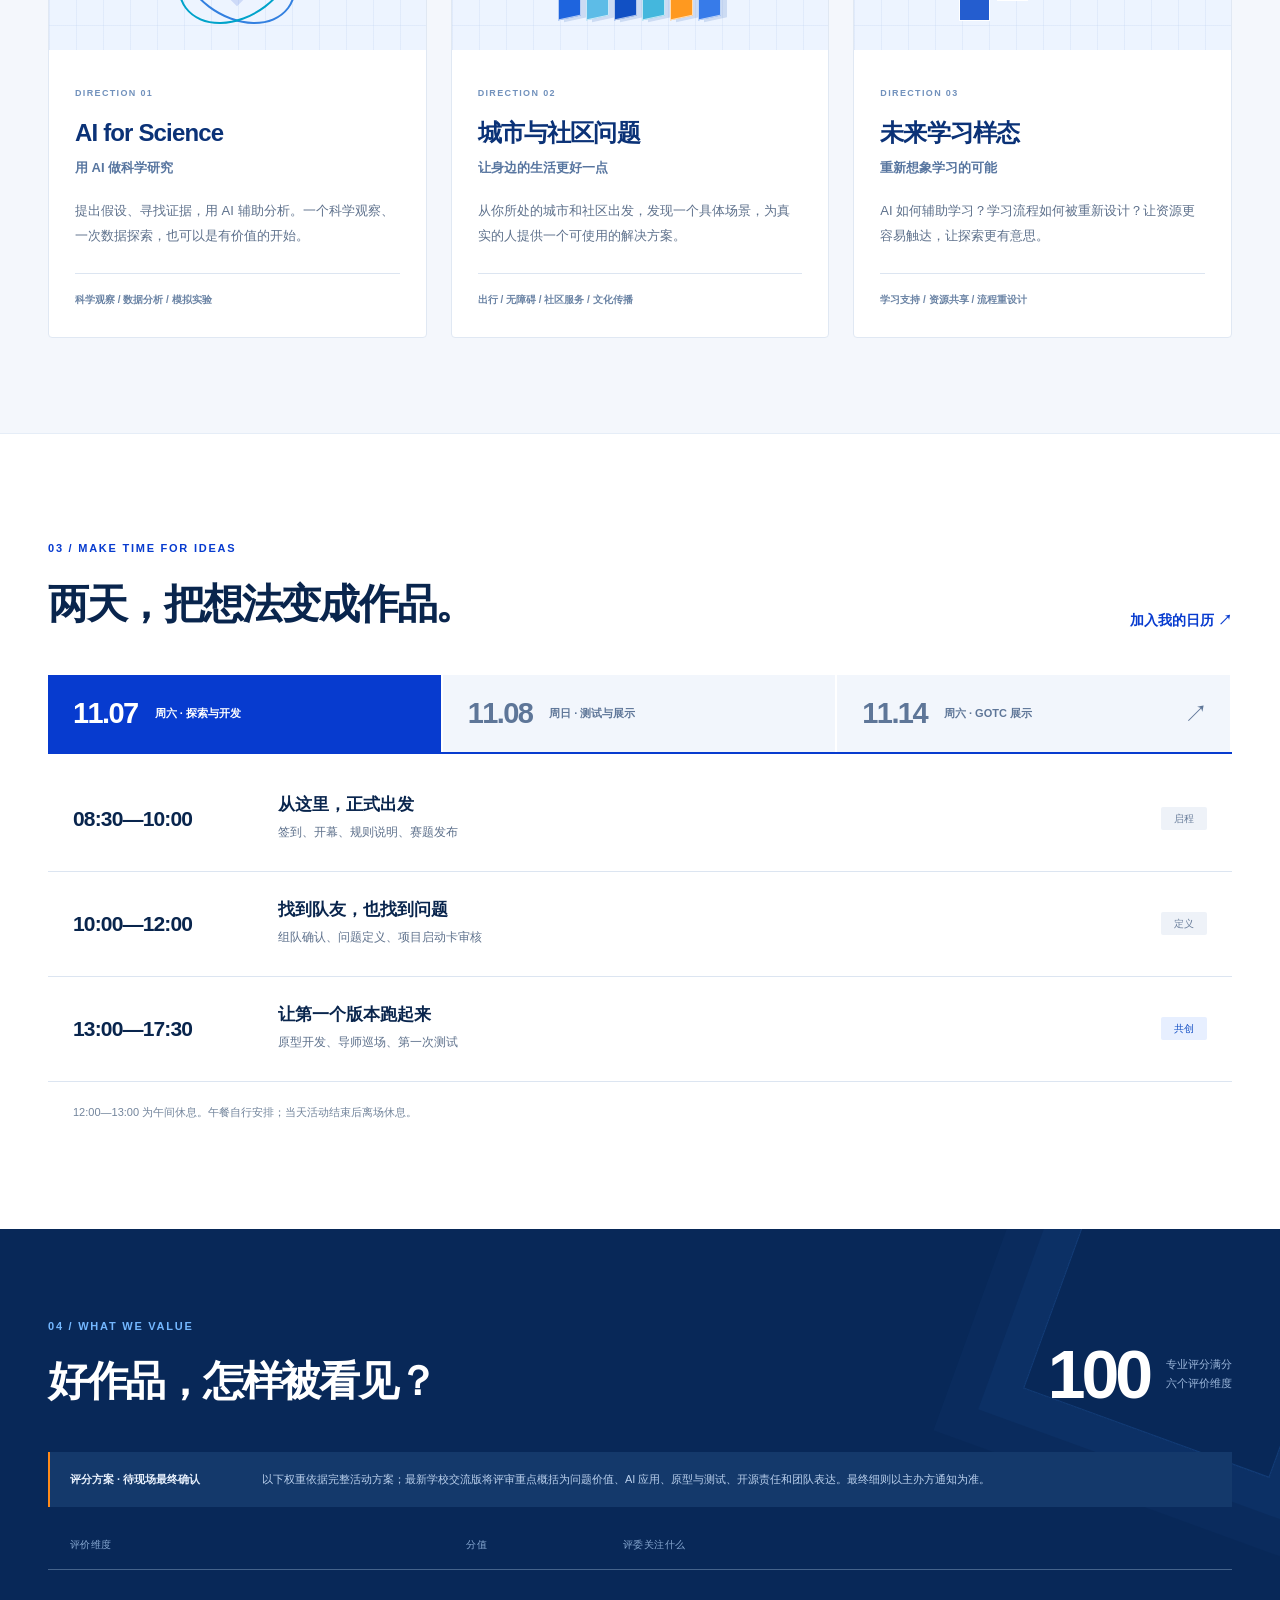
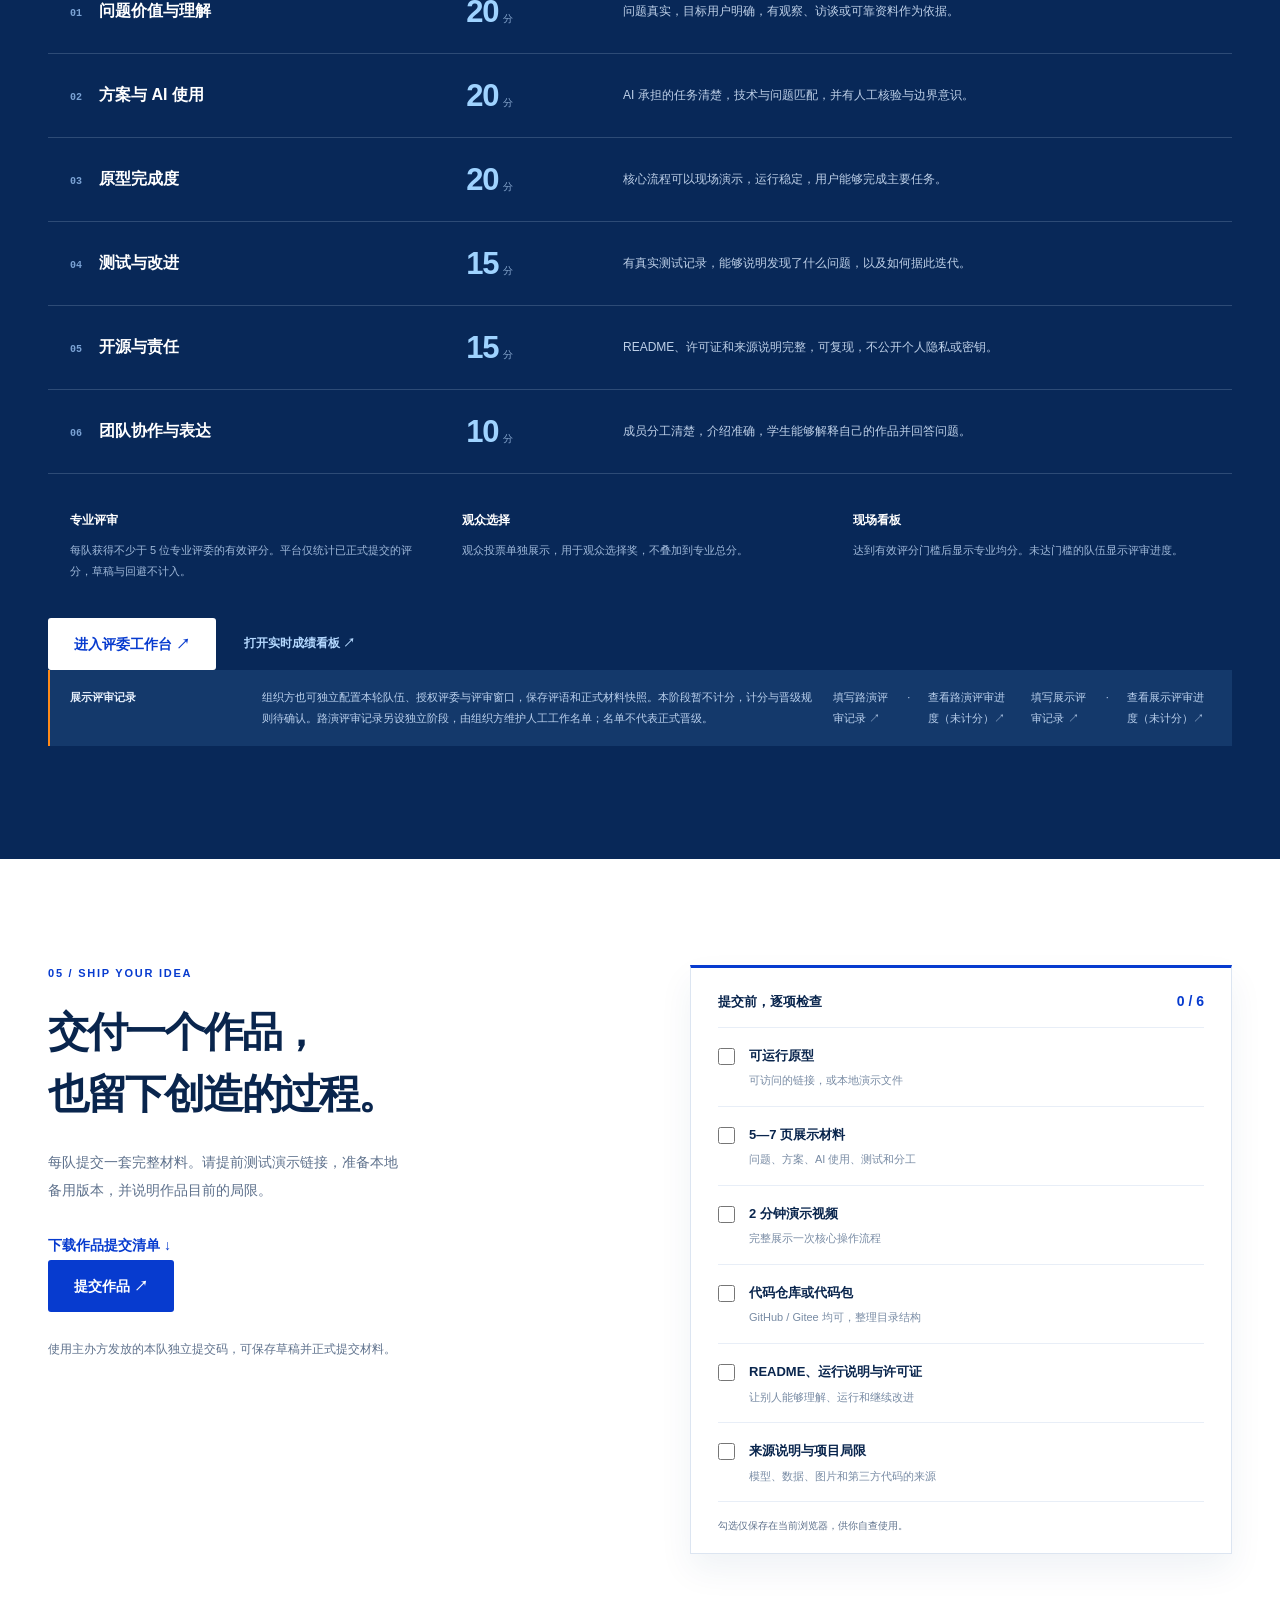
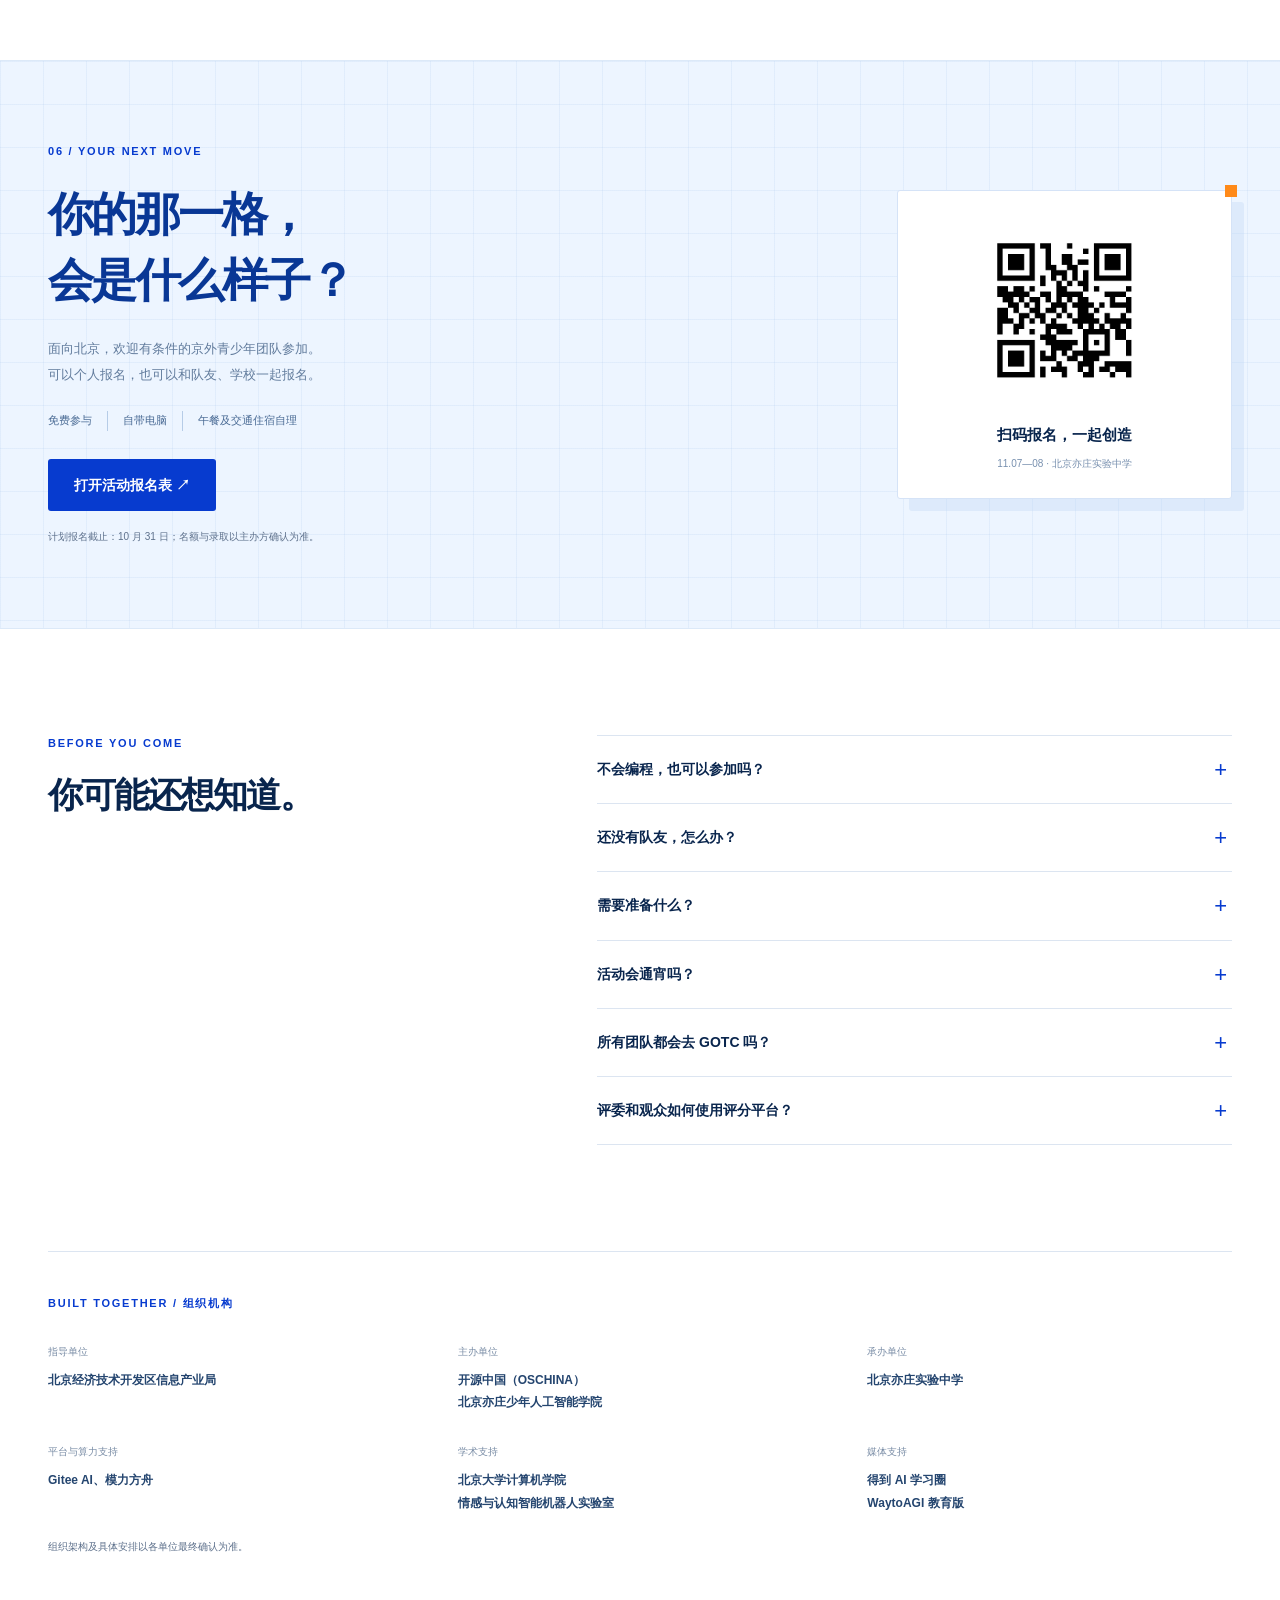
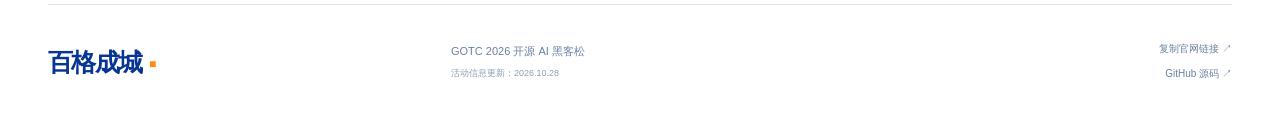
==== commit f6c5d5fd: "Merge pull request #3 from lucasnotfound59/codex/roadshow-scoring-framework 新增独立路演记录，保留原专业评分和成绩看板" ====
--- a/index.html
+++ b/index.html
@@ -75,7 +75,7 @@
       </div>
       <div class="judging-notes"><p><strong>专业评审</strong>每队获得不少于 5 位专业评委的有效评分。平台仅统计已正式提交的评分，草稿与回避不计入。</p><p><strong>观众选择</strong>观众投票单独展示，用于观众选择奖，不叠加到专业总分。</p><p><strong>现场看板</strong>达到有效评分门槛后显示专业均分。未达门槛的队伍显示评审进度。</p></div>
       <div class="section-bottom"><a class="button primary" href="https://8.141.114.201/gotc/platform.html#judge">进入评委工作台 ↗</a><a class="text-link" href="https://8.141.114.201/gotc/platform.html#board">打开实时成绩看板 ↗</a></div>
-      <p class="rules-notice"><strong>展示评审记录</strong> 组织方也可独立配置本轮队伍、授权评委与评审窗口，保存评语和正式材料快照。本阶段暂不计分，计分与晋级规则待确认。<a href="https://8.141.114.201/gotc/platform.html#judge-exhibition">填写展示评审记录 ↗</a> · <a href="https://8.141.114.201/gotc/platform.html#board-exhibition">查看展示评审进度（未计分）↗</a></p>
+      <p class="rules-notice"><strong>展示评审记录</strong> 组织方也可独立配置本轮队伍、授权评委与评审窗口，保存评语和正式材料快照。本阶段暂不计分，计分与晋级规则待确认。路演评审记录另设独立阶段，由组织方维护人工工作名单；名单不代表正式晋级。<a href="https://8.141.114.201/gotc/platform.html#judge-roadshow">填写路演评审记录 ↗</a> · <a href="https://8.141.114.201/gotc/platform.html#board-roadshow">查看路演评审进度（未计分）↗</a><a href="https://8.141.114.201/gotc/platform.html#judge-exhibition">填写展示评审记录 ↗</a> · <a href="https://8.141.114.201/gotc/platform.html#board-exhibition">查看展示评审进度（未计分）↗</a></p>
     </div></section>
 
     <section class="section wrap submission-section" id="submission"><div class="submission-copy"><p class="eyebrow">05 / SHIP YOUR IDEA</p><h2>交付一个作品，<br>也留下创造的过程。</h2><p>每队提交一套完整材料。请提前测试演示链接，准备本地备用版本，并说明作品目前的局限。</p><a class="text-link" href="downloads/submission-checklist.txt" download>下载作品提交清单 ↓</a><p><a class="button primary" href="https://8.141.114.201/gotc/platform.html#team">提交作品 ↗</a></p><p class="small-note">使用主办方发放的本队独立提交码，可保存草稿并正式提交材料。</p></div><div class="checklist" aria-label="作品提交自查清单"><p class="checklist-heading">提交前，逐项检查 <span id="check-count">0 / 6</span></p><label><input type="checkbox" data-check="prototype"><span><strong>可运行原型</strong><small>可访问的链接，或本地演示文件</small></span></label><label><input type="checkbox" data-check="slides"><span><strong>5—7 页展示材料</strong><small>问题、方案、AI 使用、测试和分工</small></span></label><label><input type="checkbox" data-check="video"><span><strong>2 分钟演示视频</strong><small>完整展示一次核心操作流程</small></span></label><label><input type="checkbox" data-check="code"><span><strong>代码仓库或代码包</strong><small>GitHub / Gitee 均可，整理目录结构</small></span></label><label><input type="checkbox" data-check="readme"><span><strong>README、运行说明与许可证</strong><small>让别人能够理解、运行和继续改进</small></span></label><label><input type="checkbox" data-check="sources"><span><strong>来源说明与项目局限</strong><small>模型、数据、图片和第三方代码的来源</small></span></label><p class="small-note">勾选仅保存在当前浏览器，供你自查使用。</p></div></section>
